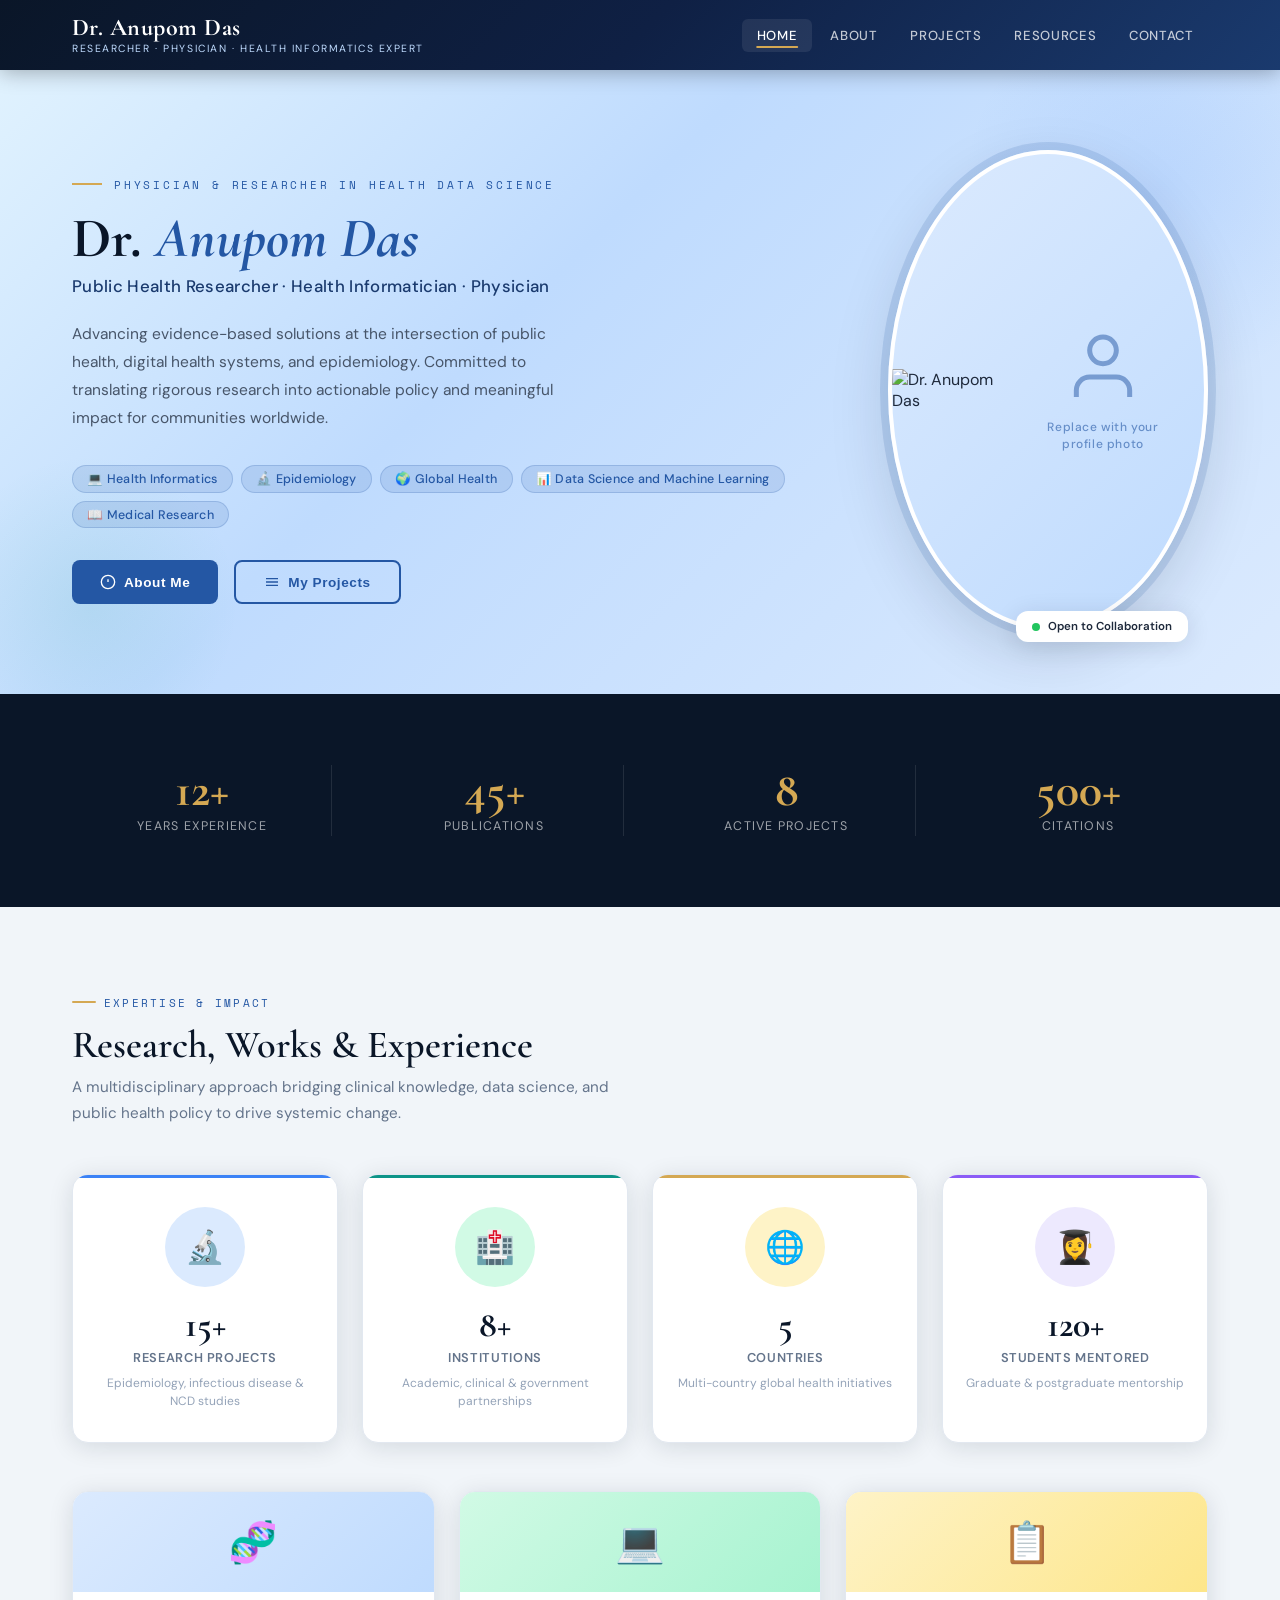
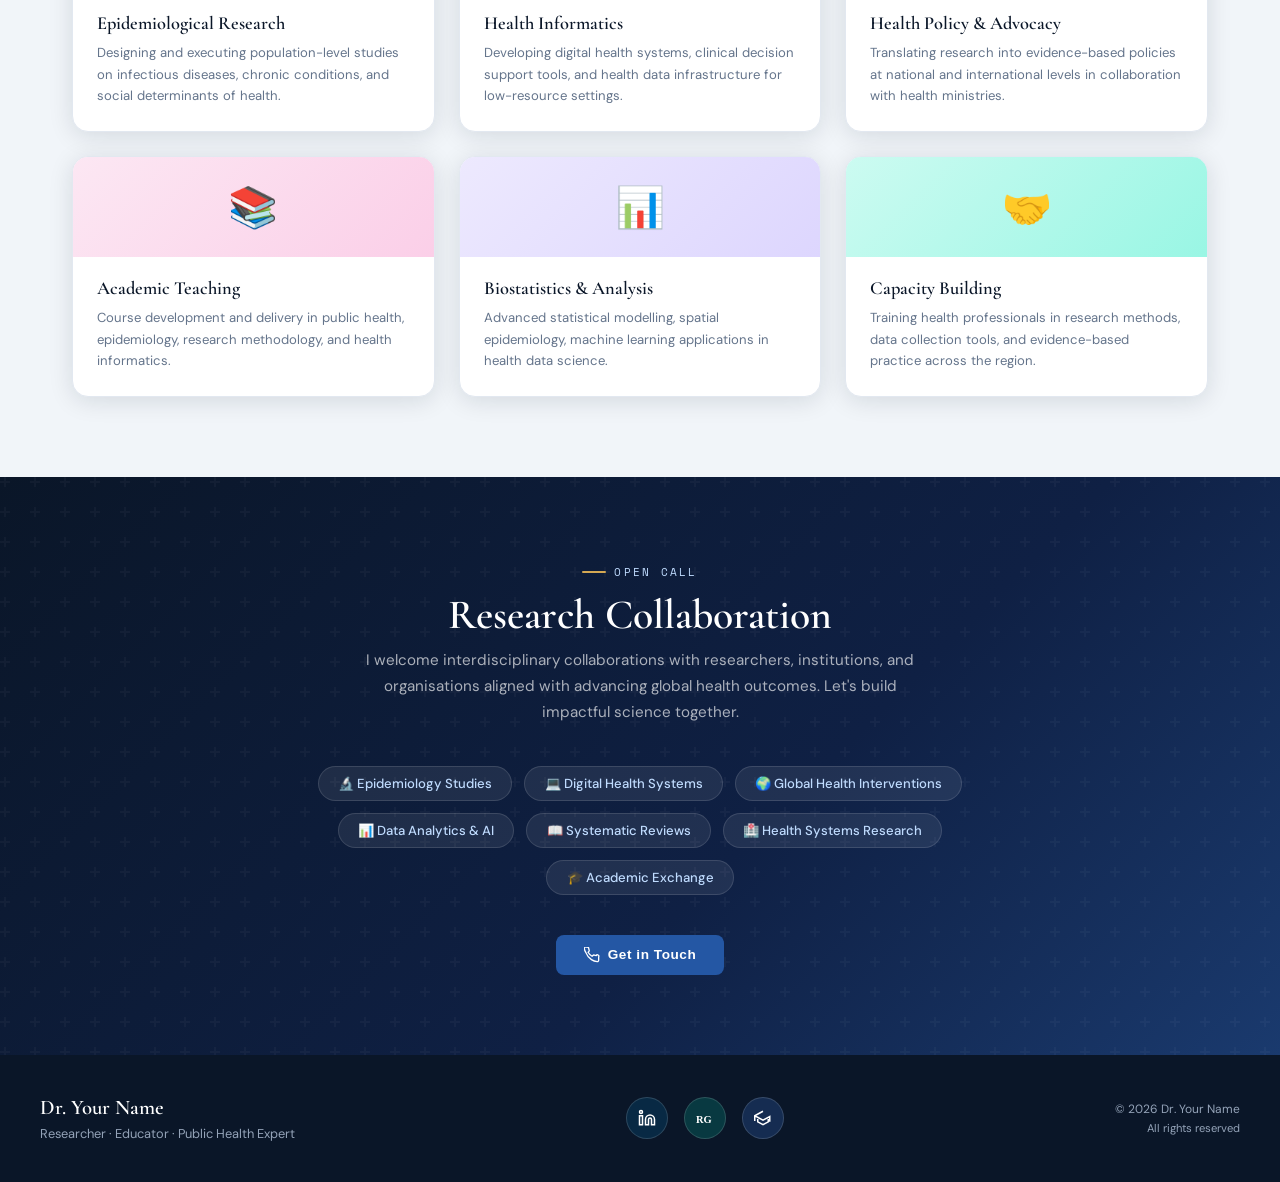
==== index.html @ ba46b5d4 "Update portfolio details for Dr. Anupom Das" ====
<!DOCTYPE html>
<html lang="en">
<head>
  <meta charset="UTF-8">
  <meta name="viewport" content="width=device-width, initial-scale=1.0">
  <title>Dr. Anupom Das | Portfolio</title>

  <!-- Google Fonts -->
  <link href="https://fonts.googleapis.com/css2?family=Cormorant+Garamond:ital,wght@0,300;0,400;0,600;0,700;1,300;1,400&family=DM+Sans:wght@300;400;500;600&family=Space+Mono:wght@400;700&display=swap" rel="stylesheet">

  <!-- Stylesheet -->
  <link rel="stylesheet" href="styles.css">
</head>
<body>

<!-- ══════════════════════════════════════════════════════
     HOME PAGE
══════════════════════════════════════════════════════ -->
<div id="page-home" class="page active">

  <header>
    <div class="header-inner">
      <div class="logo" onclick="showPage('home')">
        <span class="logo-name">Dr. Anupom Das </span>
        <span class="logo-title"> Researcher · Physician · Health Informatics Expert </span>
      </div>
      <nav>
        <a href="#" class="active"         onclick="showPage('home');      return false;">Home</a>
        <a href="#"                        onclick="showPage('about');     return false;">About</a>
        <a href="#"                        onclick="showPage('projects');  return false;">Projects</a>
        <a href="#"                        onclick="showPage('resources'); return false;">Resources</a>
        <a href="#"                        onclick="showPage('contact');   return false;">Contact</a>
      </nav>
    </div>
  </header>

  <!-- ── BANNER ── -->
  <section class="home-banner">
    <div class="banner-inner">
      <div class="banner-content">
        <p class="banner-kicker"> Physician &amp; Researcher in Health Data Science </p>
        <h1 class="banner-name">Dr. <span> Anupom Das </span></h1>
        <p class="banner-role"> Public Health Researcher · Health Informatician · Physician </p>
        <p class="banner-desc">
          Advancing evidence-based solutions at the intersection of public health, digital health systems, and epidemiology.
          Committed to translating rigorous research into actionable policy and meaningful impact for communities worldwide.
        </p>
        <div class="banner-tags">
          <span class="tag">💻 Health Informatics</span>
          <span class="tag">🔬 Epidemiology</span>
          <span class="tag">🌍 Global Health</span>
          <span class="tag">📊 Data Science and Machine Learning </span>
          <span class="tag">📖 Medical Research </span>
        </div>
        <div class="banner-ctas">
          <button class="btn-primary" onclick="showPage('about')">
            <svg width="16" height="16" viewBox="0 0 24 24" fill="none" stroke="currentColor" stroke-width="2">
              <circle cx="12" cy="12" r="10"/><path d="M12 8v4m0 4h.01"/>
            </svg>
            About Me
          </button>
          <button class="btn-outline" onclick="showPage('projects')">
            <svg width="16" height="16" viewBox="0 0 24 24" fill="none" stroke="currentColor" stroke-width="2">
              <path d="M3 7h18M3 12h18M3 17h18"/>
            </svg>
            My Projects
          </button>
        </div>
      </div>

      <!-- Profile Photo -->
      <div class="banner-photo-wrap">
        <div class="photo-ring">
          <img src="photo.jpg" alt="Dr. Anupom Das">
          <!-- REPLACE the div below with: <img src="your-photo.jpg" alt="Dr. Your Name"> -->
          <div class="photo-placeholder">
            <svg width="80" height="80" viewBox="0 0 24 24" fill="none" stroke="#2457a4" stroke-width="1.5">
              <path d="M20 21v-2a4 4 0 0 0-4-4H8a4 4 0 0 0-4 4v2"/>
              <circle cx="12" cy="7" r="4"/>
            </svg>
            <span>Replace with your profile photo</span>
          </div>
        </div>
        <div class="photo-badge">
          <div class="photo-badge-dot"></div>
          <span>Open to Collaboration</span>
        </div>
      </div>
    </div>
  </section>

  <!-- ── STATS STRIP ── -->
  <section class="stats-section">
    <div class="stats-grid">
      <div class="stat-item">
        <span class="stat-num">12+</span>
        <span class="stat-label">Years Experience</span>
      </div>
      <div class="stat-item">
        <span class="stat-num">45+</span>
        <span class="stat-label">Publications</span>
      </div>
      <div class="stat-item">
        <span class="stat-num">8</span>
        <span class="stat-label">Active Projects</span>
      </div>
      <div class="stat-item">
        <span class="stat-num">500+</span>
        <span class="stat-label">Citations</span>
      </div>
    </div>
  </section>

  <!-- ── WORKS & EXPERTISE ── -->
  <section class="section bg-white">
    <div class="container">
      <p class="section-label">Expertise &amp; Impact</p>
      <h2 class="section-title">Research, Works &amp; Experience</h2>
      <p class="section-sub">A multidisciplinary approach bridging clinical knowledge, data science, and public health policy to drive systemic change.</p>

      <!-- Infographics -->
      <div class="infographic-row">
        <div class="infographic-item">
          <div class="infographic-circle">🔬</div>
          <div class="infographic-num">15+</div>
          <div class="infographic-label">Research Projects</div>
          <div class="infographic-desc">Epidemiology, infectious disease &amp; NCD studies</div>
        </div>
        <div class="infographic-item">
          <div class="infographic-circle">🏥</div>
          <div class="infographic-num">8+</div>
          <div class="infographic-label">Institutions</div>
          <div class="infographic-desc">Academic, clinical &amp; government partnerships</div>
        </div>
        <div class="infographic-item">
          <div class="infographic-circle">🌐</div>
          <div class="infographic-num">5</div>
          <div class="infographic-label">Countries</div>
          <div class="infographic-desc">Multi-country global health initiatives</div>
        </div>
        <div class="infographic-item">
          <div class="infographic-circle">👩‍🎓</div>
          <div class="infographic-num">120+</div>
          <div class="infographic-label">Students Mentored</div>
          <div class="infographic-desc">Graduate &amp; postgraduate mentorship</div>
        </div>
      </div>

      <!-- Work Cards -->
      <div class="works-grid" style="margin-top:3rem;">
        <div class="work-card">
          <div class="work-card-icon">🧬</div>
          <div class="work-card-body">
            <h3 class="work-card-title">Epidemiological Research</h3>
            <p class="work-card-text">Designing and executing population-level studies on infectious diseases, chronic conditions, and social determinants of health.</p>
          </div>
        </div>
        <div class="work-card">
          <div class="work-card-icon">💻</div>
          <div class="work-card-body">
            <h3 class="work-card-title">Health Informatics</h3>
            <p class="work-card-text">Developing digital health systems, clinical decision support tools, and health data infrastructure for low-resource settings.</p>
          </div>
        </div>
        <div class="work-card">
          <div class="work-card-icon">📋</div>
          <div class="work-card-body">
            <h3 class="work-card-title">Health Policy &amp; Advocacy</h3>
            <p class="work-card-text">Translating research into evidence-based policies at national and international levels in collaboration with health ministries.</p>
          </div>
        </div>
        <div class="work-card">
          <div class="work-card-icon">📚</div>
          <div class="work-card-body">
            <h3 class="work-card-title">Academic Teaching</h3>
            <p class="work-card-text">Course development and delivery in public health, epidemiology, research methodology, and health informatics.</p>
          </div>
        </div>
        <div class="work-card">
          <div class="work-card-icon">📊</div>
          <div class="work-card-body">
            <h3 class="work-card-title">Biostatistics &amp; Analysis</h3>
            <p class="work-card-text">Advanced statistical modelling, spatial epidemiology, machine learning applications in health data science.</p>
          </div>
        </div>
        <div class="work-card">
          <div class="work-card-icon">🤝</div>
          <div class="work-card-body">
            <h3 class="work-card-title">Capacity Building</h3>
            <p class="work-card-text">Training health professionals in research methods, data collection tools, and evidence-based practice across the region.</p>
          </div>
        </div>
      </div>
    </div>
  </section>

  <!-- ── OPEN COLLABORATION CALL ── -->
  <section class="collab-section">
    <div class="collab-inner">
      <p class="section-label">Open Call</p>
      <h2 class="section-title" style="font-size:2.6rem;">Research Collaboration</h2>
      <p class="section-sub">I welcome interdisciplinary collaborations with researchers, institutions, and organisations aligned with advancing global health outcomes. Let's build impactful science together.</p>
      <div class="collab-areas">
        <span class="collab-tag">🔬 Epidemiology Studies</span>
        <span class="collab-tag">💻 Digital Health Systems</span>
        <span class="collab-tag">🌍 Global Health Interventions</span>
        <span class="collab-tag">📊 Data Analytics &amp; AI</span>
        <span class="collab-tag">📖 Systematic Reviews</span>
        <span class="collab-tag">🏥 Health Systems Research</span>
        <span class="collab-tag">🎓 Academic Exchange</span>
      </div>
      <button class="btn-primary" onclick="showPage('contact')" style="margin:0 auto;display:inline-flex;">
        <svg width="16" height="16" viewBox="0 0 24 24" fill="none" stroke="currentColor" stroke-width="2">
          <path d="M22 16.92v3a2 2 0 01-2.18 2 19.79 19.79 0 01-8.63-3.07A19.5 19.5 0 013.07 8.81a19.79 19.79 0 01-3.07-8.63A2 2 0 012 0h3a2 2 0 012 1.72c.127.96.361 1.903.7 2.81a2 2 0 01-.45 2.11L6.09 7.91a16 16 0 006 6l1.27-1.27a2 2 0 012.11-.45c.907.339 1.85.573 2.81.7A2 2 0 0122 14.92v2z"/>
        </svg>
        Get in Touch
      </button>
    </div>
  </section>

  <!-- FOOTER -->
  <footer>
    <div class="footer-inner">
      <div class="footer-left">
        <div class="footer-name">Dr. Your Name</div>
        <p>Researcher · Educator · Public Health Expert</p>
      </div>
      <div class="footer-social">
        <a href="https://linkedin.com" target="_blank" class="social-icon linkedin" title="LinkedIn">
          <svg viewBox="0 0 24 24" fill="none" stroke="white" stroke-width="2">
            <path d="M16 8a6 6 0 016 6v7h-4v-7a2 2 0 00-2-2 2 2 0 00-2 2v7h-4v-7a6 6 0 016-6z"/>
            <rect x="2" y="9" width="4" height="12"/><circle cx="4" cy="4" r="2"/>
          </svg>
        </a>
        <a href="https://researchgate.net" target="_blank" class="social-icon researchgate" title="ResearchGate">
          <svg viewBox="0 0 24 24" fill="white"><text y="18" font-size="14" font-weight="bold" font-family="serif">RG</text></svg>
        </a>
        <a href="https://scholar.google.com" target="_blank" class="social-icon scholar" title="Google Scholar">
          <svg viewBox="0 0 24 24" fill="none" stroke="white" stroke-width="2">
            <path d="M12 3L1 9l11 6 9-4.91V17M1 9v7"/>
            <path d="M5 13.18v4L12 21l7-3.82v-4"/>
          </svg>
        </a>
      </div>
      <div class="footer-right">
        <p>© 2026 Dr. Your Name</p>
        <p style="margin-top:0.25rem;font-size:0.7rem;">All rights reserved</p>
      </div>
    </div>
  </footer>
</div>


<!-- ══════════════════════════════════════════════════════
     ABOUT PAGE
══════════════════════════════════════════════════════ -->
<div id="page-about" class="page">

  <header>
    <div class="header-inner">
      <div class="logo" onclick="showPage('home')">
        <span class="logo-name">Dr. Your Name</span>
        <span class="logo-title">Researcher · Academic · Public Health Expert</span>
      </div>
      <nav>
        <a href="#"                        onclick="showPage('home');      return false;">Home</a>
        <a href="#" class="active"         onclick="showPage('about');     return false;">About</a>
        <a href="#"                        onclick="showPage('projects');  return false;">Projects</a>
        <a href="#"                        onclick="showPage('resources'); return false;">Resources</a>
        <a href="#"                        onclick="showPage('contact');   return false;">Contact</a>
      </nav>
    </div>
  </header>

  <!-- ABOUT HERO -->
  <section class="about-header-section">
    <div class="container">
      <p class="section-label">Professional Profile</p>
      <h1 class="section-title" style="font-size:3rem;">About Me</h1>
      <p class="section-sub">Academic researcher, educator and public health professional with over a decade of experience driving impactful health solutions.</p>
    </div>
  </section>

  <!-- CAREER OBJECTIVE & SUMMARY -->
  <section class="section bg-white">
    <div class="container">
      <div class="career-grid">
        <div class="objective-card">
          <p class="section-label">Direction</p>
          <h2 class="section-title" style="font-size:1.8rem;color:white;">Career Objective</h2>
          <p class="objective-text">To leverage extensive expertise in epidemiology, health informatics, and public health research to develop innovative, evidence-based solutions that address complex health challenges, improve health systems, and advance health equity in low- and middle-income countries.</p>
          <p class="objective-text" style="margin-top:1rem;">Committed to collaborative, interdisciplinary approaches that bridge the gap between research, policy, and practice for sustainable health improvements at scale.</p>
        </div>
        <div class="summary-card">
          <p class="section-label">Overview</p>
          <h2 class="section-title" style="font-size:1.8rem;">Career Summary</h2>
          <p class="summary-text">A highly accomplished public health researcher and academic with over 12 years of experience spanning clinical medicine, epidemiology, health informatics, and global health. Proven track record of leading high-impact research projects, securing competitive funding, and publishing in peer-reviewed journals.</p>
          <p class="summary-text" style="margin-top:0.75rem;">Expertise in designing mixed-methods studies, analysing complex health data, and translating findings into policy-relevant recommendations. Committed to mentoring emerging researchers and building institutional research capacity.</p>
          <div style="display:flex;gap:1rem;margin-top:1.5rem;flex-wrap:wrap;">
            <div style="text-align:center;padding:0.75rem 1.25rem;background:var(--pale);border-radius:10px;">
              <div style="font-family:'Cormorant Garamond',serif;font-size:1.8rem;font-weight:700;color:var(--navy);">MBBS</div>
              <div style="font-size:0.7rem;color:var(--text-light);text-transform:uppercase;letter-spacing:0.05em;">Medical Degree</div>
            </div>
            <div style="text-align:center;padding:0.75rem 1.25rem;background:var(--pale);border-radius:10px;">
              <div style="font-family:'Cormorant Garamond',serif;font-size:1.8rem;font-weight:700;color:var(--navy);">MPH</div>
              <div style="font-size:0.7rem;color:var(--text-light);text-transform:uppercase;letter-spacing:0.05em;">Public Health</div>
            </div>
            <div style="text-align:center;padding:0.75rem 1.25rem;background:var(--pale);border-radius:10px;">
              <div style="font-family:'Cormorant Garamond',serif;font-size:1.8rem;font-weight:700;color:var(--navy);">PhD</div>
              <div style="font-size:0.7rem;color:var(--text-light);text-transform:uppercase;letter-spacing:0.05em;">Epidemiology</div>
            </div>
          </div>
        </div>
      </div>
    </div>
  </section>

  <!-- WORK EXPERIENCE -->
  <section class="section bg-light">
    <div class="container">
      <p class="section-label">Career Journey</p>
      <h2 class="section-title">Work Experience</h2>
      <p class="section-sub">A progression of roles spanning academia, research institutions, and public health organisations.</p>
      <div class="timeline" style="margin-top:3rem;">
        <div class="timeline-item">
          <p class="timeline-date">2021 — Present</p>
          <h3 class="timeline-title">Associate Professor &amp; Principal Investigator</h3>
          <p class="timeline-org">Department of Epidemiology &amp; Public Health, University Name</p>
          <p class="timeline-desc">Leading a research group focused on digital epidemiology and health systems strengthening. Overseeing 5 PhD students and managing 3 active research grants.</p>
        </div>
        <div class="timeline-item">
          <p class="timeline-date">2018 — 2021</p>
          <h3 class="timeline-title">Research Fellow</h3>
          <p class="timeline-org">Global Health Institute, Institution Name</p>
          <p class="timeline-desc">Led cross-national research projects on infectious disease surveillance and health system resilience. Published 14 peer-reviewed papers. Developed a community-based health monitoring platform across 3 countries.</p>
        </div>
        <div class="timeline-item">
          <p class="timeline-date">2015 — 2018</p>
          <h3 class="timeline-title">Medical Officer &amp; Health Informatician</h3>
          <p class="timeline-org">Ministry of Health, Government Agency</p>
          <p class="timeline-desc">Spearheaded implementation of the national electronic health records system serving 200+ health facilities. Contributed to national disease surveillance protocols.</p>
        </div>
        <div class="timeline-item">
          <p class="timeline-date">2012 — 2015</p>
          <h3 class="timeline-title">Medical Officer</h3>
          <p class="timeline-org">Regional Hospital, Healthcare Organisation</p>
          <p class="timeline-desc">Provided clinical care in internal medicine and preventive health. Initiated data quality improvement initiatives and participated in public health outbreak responses.</p>
        </div>
      </div>
    </div>
  </section>

  <!-- EDUCATION -->
  <section class="section bg-white">
    <div class="container">
      <p class="section-label">Academic Formation</p>
      <h2 class="section-title">Education</h2>
      <div class="edu-grid">
        <div class="edu-card">
          <div class="edu-degree">PhD in Epidemiology</div>
          <div class="edu-institution">University Name, Country</div>
          <div class="edu-year">2015 – 2019</div>
          <p style="font-size:0.8rem;color:var(--text-light);margin-top:0.5rem;line-height:1.6;">Thesis: "Digital Surveillance Systems and Outbreak Response Capacity in Low-Income Settings"</p>
        </div>
        <div class="edu-card">
          <div class="edu-degree">Master of Public Health (MPH)</div>
          <div class="edu-institution">School of Public Health, University</div>
          <div class="edu-year">2013 – 2015</div>
          <p style="font-size:0.8rem;color:var(--text-light);margin-top:0.5rem;line-height:1.6;">Specialisation in Health Informatics and Epidemiology. Graduated with Distinction.</p>
        </div>
        <div class="edu-card">
          <div class="edu-degree">MBBS (Bachelor of Medicine, Bachelor of Surgery)</div>
          <div class="edu-institution">Medical College, University</div>
          <div class="edu-year">2006 – 2012</div>
          <p style="font-size:0.8rem;color:var(--text-light);margin-top:0.5rem;line-height:1.6;">Clinical medicine with rotations in internal medicine, surgery, paediatrics, and community health.</p>
        </div>
        <div class="edu-card" style="border-color:var(--teal);">
          <div class="edu-degree">Postdoctoral Fellowship</div>
          <div class="edu-institution">Global Health Research Institute</div>
          <div class="edu-year">2019 – 2021</div>
          <p style="font-size:0.8rem;color:var(--text-light);margin-top:0.5rem;line-height:1.6;">Research focus on AI applications in disease surveillance and predictive health analytics.</p>
        </div>
      </div>
    </div>
  </section>

  <!-- TRAININGS -->
  <section class="section bg-light">
    <div class="container">
      <p class="section-label">Professional Development</p>
      <h2 class="section-title">Trainings &amp; Certifications</h2>
      <div class="trainings-grid">
        <div class="training-card"><div class="training-icon">📊</div><div class="training-info"><h4>Advanced Biostatistics</h4><p>Johns Hopkins University · 2022</p></div></div>
        <div class="training-card"><div class="training-icon">🤖</div><div class="training-info"><h4>Machine Learning in Health</h4><p>Stanford Online · 2023</p></div></div>
        <div class="training-card"><div class="training-icon">📋</div><div class="training-info"><h4>Systematic Reviews &amp; Meta-Analysis</h4><p>Cochrane Collaboration · 2021</p></div></div>
        <div class="training-card"><div class="training-icon">🌐</div><div class="training-info"><h4>Global Health Leadership</h4><p>WHO Leadership Academy · 2020</p></div></div>
        <div class="training-card"><div class="training-icon">💻</div><div class="training-info"><h4>Health Informatics Implementation</h4><p>HIMSS Certification · 2019</p></div></div>
        <div class="training-card"><div class="training-icon">🔬</div><div class="training-info"><h4>Clinical Research Methodology</h4><p>NIH Training Program · 2018</p></div></div>
        <div class="training-card"><div class="training-icon">📖</div><div class="training-info"><h4>Scientific Writing &amp; Publication</h4><p>Nature Masterclasses · 2022</p></div></div>
        <div class="training-card"><div class="training-icon">🏛️</div><div class="training-info"><h4>Research Ethics &amp; Integrity</h4><p>CITI Program · 2021</p></div></div>
        <div class="training-card"><div class="training-icon">📡</div><div class="training-info"><h4>Geographic Information Systems</h4><p>ESRI Training · 2020</p></div></div>
      </div>
    </div>
  </section>

  <!-- PUBLICATIONS -->
  <section class="section bg-white">
    <div class="container">
      <p class="section-label">Scholarly Output</p>
      <h2 class="section-title">Selected Publications</h2>
      <p class="section-sub">A curated selection from 45+ peer-reviewed publications in international journals.</p>
      <div class="pub-list">
        <div class="pub-item">
          <div class="pub-num">01</div>
          <div class="pub-content">
            <h4>Digital Surveillance Systems and Epidemic Response Capacity in Sub-Saharan Africa: A Systematic Review</h4>
            <p class="pub-meta">Your Name, Co-Author A, Co-Author B · 2024</p>
            <p class="pub-journal">The Lancet Digital Health · DOI: 10.xxxx/xxxxx</p>
          </div>
        </div>
        <div class="pub-item">
          <div class="pub-num">02</div>
          <div class="pub-content">
            <h4>Artificial Intelligence in Low-Resource Health Settings: Opportunities, Challenges and Ethical Considerations</h4>
            <p class="pub-meta">Your Name, Co-Author C · 2023</p>
            <p class="pub-journal">PLOS Medicine · DOI: 10.xxxx/xxxxx</p>
          </div>
        </div>
        <div class="pub-item">
          <div class="pub-num">03</div>
          <div class="pub-content">
            <h4>Determinants of Health Information System Adoption in Public Hospitals: A Mixed-Methods Study</h4>
            <p class="pub-meta">Your Name, Co-Author D, Co-Author E · 2022</p>
            <p class="pub-journal">International Journal of Medical Informatics · DOI: 10.xxxx/xxxxx</p>
          </div>
        </div>
        <div class="pub-item">
          <div class="pub-num">04</div>
          <div class="pub-content">
            <h4>Community-Based Participatory Research for NCD Prevention: Evidence from a Multi-Site Trial</h4>
            <p class="pub-meta">Your Name et al. · 2021</p>
            <p class="pub-journal">Bulletin of the World Health Organization · DOI: 10.xxxx/xxxxx</p>
          </div>
        </div>
        <div class="pub-item">
          <div class="pub-num">05</div>
          <div class="pub-content">
            <h4>Epidemiology of Antimicrobial Resistance in Community Settings: A Population-Based Cohort Study</h4>
            <p class="pub-meta">Your Name, Co-Author F · 2020</p>
            <p class="pub-journal">Emerging Infectious Diseases · DOI: 10.xxxx/xxxxx</p>
          </div>
        </div>
      </div>
    </div>
  </section>

  <footer>
    <div class="footer-inner">
      <div class="footer-left">
        <div class="footer-name">Dr. Your Name</div>
        <p>Researcher · Educator · Public Health Expert</p>
      </div>
      <div class="footer-social">
        <a href="https://linkedin.com" target="_blank" class="social-icon linkedin" title="LinkedIn">
          <svg viewBox="0 0 24 24" fill="none" stroke="white" stroke-width="2"><path d="M16 8a6 6 0 016 6v7h-4v-7a2 2 0 00-2-2 2 2 0 00-2 2v7h-4v-7a6 6 0 016-6z"/><rect x="2" y="9" width="4" height="12"/><circle cx="4" cy="4" r="2"/></svg>
        </a>
        <a href="https://researchgate.net" target="_blank" class="social-icon researchgate" title="ResearchGate">
          <svg viewBox="0 0 24 24" fill="white"><text y="18" font-size="14" font-weight="bold" font-family="serif">RG</text></svg>
        </a>
        <a href="https://scholar.google.com" target="_blank" class="social-icon scholar" title="Google Scholar">
          <svg viewBox="0 0 24 24" fill="none" stroke="white" stroke-width="2"><path d="M12 3L1 9l11 6 9-4.91V17M1 9v7"/><path d="M5 13.18v4L12 21l7-3.82v-4"/></svg>
        </a>
      </div>
      <div class="footer-right"><p>© 2026 Dr. Your Name</p></div>
    </div>
  </footer>
</div>


<!-- ══════════════════════════════════════════════════════
     PROJECTS PAGE
══════════════════════════════════════════════════════ -->
<div id="page-projects" class="page">

  <header>
    <div class="header-inner">
      <div class="logo" onclick="showPage('home')">
        <span class="logo-name">Dr. Your Name</span>
        <span class="logo-title">Researcher · Academic · Public Health Expert</span>
      </div>
      <nav>
        <a href="#"                        onclick="showPage('home');      return false;">Home</a>
        <a href="#"                        onclick="showPage('about');     return false;">About</a>
        <a href="#" class="active"         onclick="showPage('projects');  return false;">Projects</a>
        <a href="#"                        onclick="showPage('resources'); return false;">Resources</a>
        <a href="#"                        onclick="showPage('contact');   return false;">Contact</a>
      </nav>
    </div>
  </header>

  <section class="projects-hero">
    <div class="container">
      <p class="section-label">Active Research</p>
      <h1 class="section-title" style="color:white;font-size:3rem;">Current Projects</h1>
      <p class="section-sub">Ongoing research initiatives spanning epidemiology, health systems, and digital health innovation.</p>
    </div>
  </section>

  <section class="section bg-white">
    <div class="container">
      <p class="section-label">Research Portfolio</p>
      <h2 class="section-title">My Current Projects</h2>
      <p class="section-sub">Each project addresses a critical gap in public health knowledge with robust methodology and multi-stakeholder partnerships.</p>

      <div style="margin-top:3rem;">

        <div class="project-card-full">
          <div class="project-card-header">
            <div class="project-num">01</div>
            <div class="project-header-info">
              <h3>AI-Powered Disease Surveillance System for Low-Resource Settings</h3>
              <span class="project-status status-active">● Active</span>
            </div>
          </div>
          <div class="project-body">
            <p>This project develops and validates a machine learning-driven disease surveillance platform for health facilities with limited digital infrastructure. The system integrates real-time data from community health workers, facility reports, and environmental sensors to enable early outbreak detection with a minimum 5-day advance warning.</p>
            <div class="project-meta-row">
              <div class="project-meta-item">📅 <strong>Duration:</strong> 2023 – 2026</div>
              <div class="project-meta-item">💰 <strong>Funder:</strong> Wellcome Trust / NIH</div>
              <div class="project-meta-item">🌍 <strong>Sites:</strong> 3 countries</div>
            </div>
            <a href="#" class="project-link">📄 Project Page</a>
            <a href="#" class="project-link">📊 Data Dashboard</a>
            <a href="#" class="project-link">📖 Publications</a>
          </div>
        </div>

        <div class="project-card-full">
          <div class="project-card-header">
            <div class="project-num">02</div>
            <div class="project-header-info">
              <h3>Non-Communicable Disease Prevention Through Community Engagement</h3>
              <span class="project-status status-ongoing">● Ongoing</span>
            </div>
          </div>
          <div class="project-body">
            <p>A community-based participatory research project evaluating culturally-adapted health promotion interventions on NCD risk factors including hypertension, diabetes, and obesity. Uses a cluster-randomised controlled trial design across 24 communities with a 3-year follow-up.</p>
            <div class="project-meta-row">
              <div class="project-meta-item">📅 <strong>Duration:</strong> 2022 – 2025</div>
              <div class="project-meta-item">💰 <strong>Funder:</strong> WHO / National Research Fund</div>
              <div class="project-meta-item">👥 <strong>Participants:</strong> 4,800</div>
            </div>
            <a href="#" class="project-link">📄 Protocol Paper</a>
            <a href="#" class="project-link">🗺️ Trial Registry</a>
          </div>
        </div>

        <div class="project-card-full">
          <div class="project-card-header">
            <div class="project-num">03</div>
            <div class="project-header-info">
              <h3>Electronic Health Records Implementation &amp; Quality Improvement</h3>
              <span class="project-status status-ongoing">● Ongoing</span>
            </div>
          </div>
          <div class="project-body">
            <p>This implementation science project evaluates barriers, facilitators, and health outcomes associated with EHR adoption in public district hospitals. Using a mixed-methods approach, the research develops a practical implementation framework for national scale-up with focus on interoperability and data quality.</p>
            <div class="project-meta-row">
              <div class="project-meta-item">📅 <strong>Duration:</strong> 2024 – 2027</div>
              <div class="project-meta-item">💰 <strong>Funder:</strong> Digital Health Initiative</div>
              <div class="project-meta-item">🏥 <strong>Sites:</strong> 18 hospitals</div>
            </div>
            <a href="#" class="project-link">📄 Study Overview</a>
            <a href="#" class="project-link">🔧 Open Toolkit</a>
          </div>
        </div>

        <div class="project-card-full">
          <div class="project-card-header">
            <div class="project-num">04</div>
            <div class="project-header-info">
              <h3>Antimicrobial Resistance Epidemiology in Community Settings</h3>
              <span class="project-status status-planning">⚙ Planning Phase</span>
            </div>
          </div>
          <div class="project-body">
            <p>A prospective cohort study investigating the emergence, spread, and determinants of antimicrobial resistance in community settings. Leverages genomic surveillance, spatial epidemiology, and social network analysis to map transmission pathways and identify high-risk population clusters.</p>
            <div class="project-meta-row">
              <div class="project-meta-item">📅 <strong>Duration:</strong> 2025 – 2029</div>
              <div class="project-meta-item">💰 <strong>Funder:</strong> Under review – UKRI</div>
              <div class="project-meta-item">🔬 <strong>Approach:</strong> Genomic + Spatial</div>
            </div>
            <a href="#" class="project-link">📋 Concept Note</a>
            <a href="#" class="project-link">🤝 Collaborate</a>
          </div>
        </div>

      </div>
    </div>
  </section>

  <footer>
    <div class="footer-inner">
      <div class="footer-left">
        <div class="footer-name">Dr. Your Name</div>
        <p>Researcher · Educator · Public Health Expert</p>
      </div>
      <div class="footer-social">
        <a href="https://linkedin.com" target="_blank" class="social-icon linkedin" title="LinkedIn">
          <svg viewBox="0 0 24 24" fill="none" stroke="white" stroke-width="2"><path d="M16 8a6 6 0 016 6v7h-4v-7a2 2 0 00-2-2 2 2 0 00-2 2v7h-4v-7a6 6 0 016-6z"/><rect x="2" y="9" width="4" height="12"/><circle cx="4" cy="4" r="2"/></svg>
        </a>
        <a href="https://researchgate.net" target="_blank" class="social-icon researchgate" title="ResearchGate">
          <svg viewBox="0 0 24 24" fill="white"><text y="18" font-size="14" font-weight="bold" font-family="serif">RG</text></svg>
        </a>
        <a href="https://scholar.google.com" target="_blank" class="social-icon scholar" title="Google Scholar">
          <svg viewBox="0 0 24 24" fill="none" stroke="white" stroke-width="2"><path d="M12 3L1 9l11 6 9-4.91V17M1 9v7"/><path d="M5 13.18v4L12 21l7-3.82v-4"/></svg>
        </a>
      </div>
      <div class="footer-right"><p>© 2026 Dr. Your Name</p></div>
    </div>
  </footer>
</div>


<!-- ══════════════════════════════════════════════════════
     RESOURCES PAGE
══════════════════════════════════════════════════════ -->
<div id="page-resources" class="page">

  <header>
    <div class="header-inner">
      <div class="logo" onclick="showPage('home')">
        <span class="logo-name">Dr. Your Name</span>
        <span class="logo-title">Researcher · Academic · Public Health Expert</span>
      </div>
      <nav>
        <a href="#"                        onclick="showPage('home');      return false;">Home</a>
        <a href="#"                        onclick="showPage('about');     return false;">About</a>
        <a href="#"                        onclick="showPage('projects');  return false;">Projects</a>
        <a href="#" class="active"         onclick="showPage('resources'); return false;">Resources</a>
        <a href="#"                        onclick="showPage('contact');   return false;">Contact</a>
      </nav>
    </div>
  </header>

  <section class="resources-hero">
    <div class="container">
      <p class="section-label">Knowledge Hub</p>
      <h1 class="section-title" style="color:white;font-size:3rem;">Resources</h1>
      <p class="section-sub">Curated reading lists, tools, and references across public health, informatics, philosophy, literature, and beyond.</p>
    </div>
  </section>

  <!-- PUBLIC HEALTH -->
  <div class="resource-category">
    <div class="container">
      <div class="resource-cat-header">
        <div class="resource-cat-icon" style="background:#dbeafe;">🏥</div>
        <div>
          <h2 class="resource-cat-title">Public Health</h2>
          <p class="resource-cat-sub">Epidemiology, global health, policy, and prevention science resources</p>
        </div>
      </div>
      <div class="resources-grid">
        <a href="#" class="resource-item"><h4>WHO Global Health Observatory Data Repository</h4><p>Comprehensive global health statistics and data visualisations for 194 member states.</p><span class="resource-type type-link">🔗 Web Tool</span></a>
        <a href="#" class="resource-item"><h4>Global Burden of Disease Study</h4><p>Annual systematic analysis measuring mortality, morbidity, and risk factors worldwide.</p><span class="resource-type type-link">🔗 Database</span></a>
        <a href="#" class="resource-item"><h4>Epidemiology: An Introduction – Kenneth Rothman</h4><p>Foundational epidemiology textbook covering study design, bias and confounding.</p><span class="resource-type type-book">📚 Textbook</span></a>
        <a href="#" class="resource-item"><h4>CDC MMWR Weekly Reports</h4><p>Morbidity and Mortality Weekly Report for current public health data and surveillance.</p><span class="resource-type type-link">🔗 Journal</span></a>
        <a href="#" class="resource-item"><h4>Health Systems Strengthening Toolkit</h4><p>WHO practical tools for health systems assessment and improvement planning.</p><span class="resource-type type-pdf">📄 PDF Guide</span></a>
        <a href="#" class="resource-item"><h4>Introduction to Public Health Practice</h4><p>Open-access course materials covering core public health competencies and methods.</p><span class="resource-type type-video">▶ Course</span></a>
      </div>
    </div>
  </div>

  <!-- HEALTH INFORMATICS -->
  <div class="resource-category" style="background:var(--gray-100);">
    <div class="container">
      <div class="resource-cat-header">
        <div class="resource-cat-icon" style="background:#d1fae5;">💻</div>
        <div>
          <h2 class="resource-cat-title">Health Informatics</h2>
          <p class="resource-cat-sub">Digital health, EHR systems, clinical decision support, and health data science</p>
        </div>
      </div>
      <div class="resources-grid">
        <a href="#" class="resource-item"><h4>FHIR Implementation Guide</h4><p>HL7 Fast Healthcare Interoperability Resources specification and implementation guides.</p><span class="resource-type type-link">🔗 Standard</span></a>
        <a href="#" class="resource-item"><h4>Biomedical Informatics – Shortliffe &amp; Cimino</h4><p>Comprehensive reference covering all aspects of biomedical and health informatics.</p><span class="resource-type type-book">📚 Textbook</span></a>
        <a href="#" class="resource-item"><h4>OpenMRS Developer Guide</h4><p>Documentation for the open-source medical records platform used in 40+ countries.</p><span class="resource-type type-link">🔗 Documentation</span></a>
        <a href="#" class="resource-item"><h4>Machine Learning for Healthcare</h4><p>MIT OpenCourseWare materials on clinical prediction models and healthcare AI.</p><span class="resource-type type-video">▶ Course</span></a>
        <a href="#" class="resource-item"><h4>Digital Health Implementation Playbook</h4><p>WHO guidance for national digital health strategies and implementation frameworks.</p><span class="resource-type type-pdf">📄 PDF</span></a>
        <a href="#" class="resource-item"><h4>Journal of the American Medical Informatics Association</h4><p>Leading peer-reviewed journal publishing health informatics research and methods.</p><span class="resource-type type-link">🔗 Journal</span></a>
      </div>
    </div>
  </div>

  <!-- HISTORY AND PHILOSOPHY -->
  <div class="resource-category">
    <div class="container">
      <div class="resource-cat-header">
        <div class="resource-cat-icon" style="background:#fef3c7;">📜</div>
        <div>
          <h2 class="resource-cat-title">History &amp; Philosophy</h2>
          <p class="resource-cat-sub">Philosophy of medicine, history of science, ethics, and intellectual foundations</p>
        </div>
      </div>
      <div class="resources-grid">
        <a href="#" class="resource-item"><h4>The Structure of Scientific Revolutions – T.S. Kuhn</h4><p>Landmark text on how scientific paradigms shift, with profound implications for medicine.</p><span class="resource-type type-book">📚 Classic</span></a>
        <a href="#" class="resource-item"><h4>The Birth of the Clinic – Michel Foucault</h4><p>Archaeological analysis of the emergence of clinical medicine and medical perception.</p><span class="resource-type type-book">📚 Classic</span></a>
        <a href="#" class="resource-item"><h4>History of Medicine – Roy Porter</h4><p>Accessible comprehensive survey from antiquity through the twentieth century.</p><span class="resource-type type-book">📚 History</span></a>
        <a href="#" class="resource-item"><h4>Principles of Biomedical Ethics – Beauchamp &amp; Childress</h4><p>Foundational bioethics text covering autonomy, beneficence, non-maleficence, and justice.</p><span class="resource-type type-book">📚 Ethics</span></a>
        <a href="#" class="resource-item"><h4>The Logic of Scientific Discovery – Karl Popper</h4><p>Philosophical foundations of scientific methodology and the principle of falsifiability.</p><span class="resource-type type-book">📚 Philosophy</span></a>
        <a href="#" class="resource-item"><h4>Journal of the History of Medicine</h4><p>Peer-reviewed journal on the historical development of medicine and health.</p><span class="resource-type type-link">🔗 Journal</span></a>
      </div>
    </div>
  </div>

  <!-- LITERATURE -->
  <div class="resource-category" style="background:var(--gray-100);">
    <div class="container">
      <div class="resource-cat-header">
        <div class="resource-cat-icon" style="background:#ede9fe;">📖</div>
        <div>
          <h2 class="resource-cat-title">Literature</h2>
          <p class="resource-cat-sub">Narrative medicine, health humanities, creative nonfiction, and recommended reading</p>
        </div>
      </div>
      <div class="resources-grid">
        <a href="#" class="resource-item"><h4>The Spirit Catches You and You Fall Down – A. Fadiman</h4><p>A profound exploration of cultural collision in medicine and the meaning of care.</p><span class="resource-type type-book">📚 Narrative</span></a>
        <a href="#" class="resource-item"><h4>Being Mortal – Atul Gawande</h4><p>A surgeon's reflection on medicine's limits and the importance of dying well.</p><span class="resource-type type-book">📚 Narrative</span></a>
        <a href="#" class="resource-item"><h4>When Breath Becomes Air – Paul Kalanithi</h4><p>A neurosurgeon's memoir on life, death, and what makes human existence meaningful.</p><span class="resource-type type-book">📚 Memoir</span></a>
        <a href="#" class="resource-item"><h4>The Plague – Albert Camus</h4><p>Allegorical novel exploring epidemic, human solidarity, and medical response.</p><span class="resource-type type-book">📚 Fiction</span></a>
        <a href="#" class="resource-item"><h4>Mountains Beyond Mountains – Tracy Kidder</h4><p>The story of Paul Farmer and Partners in Health bringing medicine to the poor.</p><span class="resource-type type-book">📚 Biography</span></a>
        <a href="#" class="resource-item"><h4>Literature and Medicine Journal</h4><p>Academic journal exploring the intersections of literary studies and medical practice.</p><span class="resource-type type-link">🔗 Journal</span></a>
      </div>
    </div>
  </div>

  <!-- MISCELLANEOUS -->
  <div class="resource-category">
    <div class="container">
      <div class="resource-cat-header">
        <div class="resource-cat-icon" style="background:#ccfbf1;">🌟</div>
        <div>
          <h2 class="resource-cat-title">Miscellaneous</h2>
          <p class="resource-cat-sub">Productivity tools, research software, podcasts, and other curated resources</p>
        </div>
      </div>
      <div class="resources-grid">
        <a href="#" class="resource-item"><h4>Zotero Reference Manager</h4><p>Free, open-source reference management software for collecting, organising and citing research.</p><span class="resource-type type-link">🔗 Tool</span></a>
        <a href="#" class="resource-item"><h4>R for Statistical Computing</h4><p>Free software environment for statistical computing and graphics used in epidemiology.</p><span class="resource-type type-link">🔗 Software</span></a>
        <a href="#" class="resource-item"><h4>The Lancet Podcast</h4><p>Weekly discussions of new research, perspectives, and public health issues from the editors.</p><span class="resource-type type-video">▶ Podcast</span></a>
        <a href="#" class="resource-item"><h4>Coursera Research Methods Specialisation</h4><p>Multi-course series covering qualitative, quantitative, and mixed-methods research design.</p><span class="resource-type type-video">▶ Course</span></a>
        <a href="#" class="resource-item"><h4>GRADE Evidence Assessment Framework</h4><p>Guidelines for grading evidence in systematic reviews and health guideline development.</p><span class="resource-type type-pdf">📄 Framework</span></a>
        <a href="#" class="resource-item"><h4>Mendeley Desktop</h4><p>Reference and PDF management tool with social networking features for researchers.</p><span class="resource-type type-link">🔗 Tool</span></a>
      </div>
    </div>
  </div>

  <footer>
    <div class="footer-inner">
      <div class="footer-left">
        <div class="footer-name">Dr. Your Name</div>
        <p>Researcher · Educator · Public Health Expert</p>
      </div>
      <div class="footer-social">
        <a href="https://linkedin.com" target="_blank" class="social-icon linkedin" title="LinkedIn">
          <svg viewBox="0 0 24 24" fill="none" stroke="white" stroke-width="2"><path d="M16 8a6 6 0 016 6v7h-4v-7a2 2 0 00-2-2 2 2 0 00-2 2v7h-4v-7a6 6 0 016-6z"/><rect x="2" y="9" width="4" height="12"/><circle cx="4" cy="4" r="2"/></svg>
        </a>
        <a href="https://researchgate.net" target="_blank" class="social-icon researchgate" title="ResearchGate">
          <svg viewBox="0 0 24 24" fill="white"><text y="18" font-size="14" font-weight="bold" font-family="serif">RG</text></svg>
        </a>
        <a href="https://scholar.google.com" target="_blank" class="social-icon scholar" title="Google Scholar">
          <svg viewBox="0 0 24 24" fill="none" stroke="white" stroke-width="2"><path d="M12 3L1 9l11 6 9-4.91V17M1 9v7"/><path d="M5 13.18v4L12 21l7-3.82v-4"/></svg>
        </a>
      </div>
      <div class="footer-right"><p>© 2026 Dr. Your Name</p></div>
    </div>
  </footer>
</div>


<!-- ══════════════════════════════════════════════════════
     CONTACT PAGE
══════════════════════════════════════════════════════ -->
<div id="page-contact" class="page">

  <header>
    <div class="header-inner">
      <div class="logo" onclick="showPage('home')">
        <span class="logo-name">Dr. Your Name</span>
        <span class="logo-title">Researcher · Academic · Public Health Expert</span>
      </div>
      <nav>
        <a href="#"                        onclick="showPage('home');      return false;">Home</a>
        <a href="#"                        onclick="showPage('about');     return false;">About</a>
        <a href="#"                        onclick="showPage('projects');  return false;">Projects</a>
        <a href="#"                        onclick="showPage('resources'); return false;">Resources</a>
        <a href="#" class="active"         onclick="showPage('contact');   return false;">Contact</a>
      </nav>
    </div>
  </header>

  <section class="contact-hero">
    <div class="container">
      <p class="section-label">Get In Touch</p>
      <h1 class="section-title" style="font-size:3rem;">Contact Me</h1>
      <p class="section-sub">Whether for research collaboration, academic enquiries, speaking engagements, or general correspondence — I'd love to hear from you.</p>
    </div>
  </section>

  <section class="section bg-white">
    <div class="container">
      <div class="contact-grid">

        <!-- CONTACT DETAILS -->
        <div class="contact-details-card">
          <p class="section-label">Contact Details</p>
          <h2 class="section-title" style="color:white;font-size:1.8rem;">Reach Out</h2>
          <div class="contact-list">
            <div class="contact-item">
              <div class="contact-icon-wrap">
                <svg width="18" height="18" viewBox="0 0 24 24" fill="none" stroke="white" stroke-width="2">
                  <path d="M4 4h16c1.1 0 2 .9 2 2v12c0 1.1-.9 2-2 2H4c-1.1 0-2-.9-2-2V6c0-1.1.9-2 2-2z"/>
                  <polyline points="22,6 12,13 2,6"/>
                </svg>
              </div>
              <div class="contact-item-info">
                <label>Email</label>
                <span>yourname@university.edu</span>
              </div>
            </div>
            <div class="contact-item">
              <div class="contact-icon-wrap">
                <svg width="18" height="18" viewBox="0 0 24 24" fill="none" stroke="white" stroke-width="2">
                  <path d="M22 16.92v3a2 2 0 01-2.18 2 19.79 19.79 0 01-8.63-3.07A19.5 19.5 0 013.07 8.81a19.79 19.79 0 01-3.07-8.63A2 2 0 012 2h3a2 2 0 012 1.72c.127.96.361 1.903.7 2.81a2 2 0 01-.45 2.11L6.09 7.91a16 16 0 006 6l1.27-1.27a2 2 0 012.11-.45c.907.339 1.85.573 2.81.7A2 2 0 0122 18v2z"/>
                </svg>
              </div>
              <div class="contact-item-info">
                <label>Phone</label>
                <span>+1 (000) 000-0000</span>
              </div>
            </div>
            <div class="contact-item">
              <div class="contact-icon-wrap">
                <svg width="18" height="18" viewBox="0 0 24 24" fill="none" stroke="white" stroke-width="2">
                  <path d="M21 10c0 7-9 13-9 13s-9-6-9-13a9 9 0 0118 0z"/>
                  <circle cx="12" cy="10" r="3"/>
                </svg>
              </div>
              <div class="contact-item-info">
                <label>Office</label>
                <span>Department of Public Health, Room 302<br>University Name, City, Country</span>
              </div>
            </div>
            <div class="contact-item">
              <div class="contact-icon-wrap">
                <svg width="18" height="18" viewBox="0 0 24 24" fill="none" stroke="white" stroke-width="2">
                  <rect x="3" y="4" width="18" height="18" rx="2" ry="2"/>
                  <line x1="16" y1="2" x2="16" y2="6"/><line x1="8" y1="2" x2="8" y2="6"/>
                  <line x1="3" y1="10" x2="21" y2="10"/>
                </svg>
              </div>
              <div class="contact-item-info">
                <label>Office Hours</label>
                <span>Tuesday &amp; Thursday, 2:00 – 4:00 PM</span>
              </div>
            </div>
          </div>
          <div class="contact-socials-row">
            <a href="https://linkedin.com" target="_blank" class="contact-social">
              <svg width="20" height="20" viewBox="0 0 24 24" fill="none" stroke="white" stroke-width="2"><path d="M16 8a6 6 0 016 6v7h-4v-7a2 2 0 00-2-2 2 2 0 00-2 2v7h-4v-7a6 6 0 016-6z"/><rect x="2" y="9" width="4" height="12"/><circle cx="4" cy="4" r="2"/></svg>
              LinkedIn
            </a>
            <a href="https://researchgate.net" target="_blank" class="contact-social">
              <svg width="20" height="20" viewBox="0 0 24 24" fill="white"><text y="17" font-size="13" font-weight="bold" font-family="serif">RG</text></svg>
              ResearchGate
            </a>
            <a href="https://scholar.google.com" target="_blank" class="contact-social">
              <svg width="20" height="20" viewBox="0 0 24 24" fill="none" stroke="white" stroke-width="2"><path d="M12 3L1 9l11 6 9-4.91V17M1 9v7"/><path d="M5 13.18v4L12 21l7-3.82v-4"/></svg>
              Scholar
            </a>
          </div>
        </div>

        <!-- CONTACT FORM -->
        <div class="contact-form-card">
          <p class="section-label">Send a Message</p>
          <h2 class="section-title" style="font-size:1.8rem;">Contact Form</h2>
          <div class="form-row">
            <div class="form-group">
              <label>First Name</label>
              <input type="text" placeholder="John">
            </div>
            <div class="form-group">
              <label>Last Name</label>
              <input type="text" placeholder="Doe">
            </div>
          </div>
          <div class="form-group" style="margin-top:1.25rem;">
            <label>Email Address</label>
            <input type="email" placeholder="john.doe@example.com">
          </div>
          <div class="form-group" style="margin-top:1.25rem;">
            <label>Affiliation / Organisation</label>
            <input type="text" placeholder="University / Organisation name">
          </div>
          <div class="form-group" style="margin-top:1.25rem;">
            <label>Subject</label>
            <select>
              <option value="">Select a subject…</option>
              <option>Research Collaboration</option>
              <option>Academic Enquiry</option>
              <option>Speaking Engagement</option>
              <option>Student / Mentorship</option>
              <option>Media / Press</option>
              <option>Other</option>
            </select>
          </div>
          <div class="form-group" style="margin-top:1.25rem;">
            <label>Message</label>
            <textarea placeholder="Please describe your enquiry, collaboration proposal, or message in detail…"></textarea>
          </div>
          <button class="form-submit" onclick="handleFormSubmit(this)">
            <svg width="16" height="16" viewBox="0 0 24 24" fill="none" stroke="currentColor" stroke-width="2">
              <line x1="22" y1="2" x2="11" y2="13"/>
              <polygon points="22 2 15 22 11 13 2 9 22 2"/>
            </svg>
            Send Message
          </button>
        </div>
      </div>

      <!-- Map placeholder -->
      <div class="map-placeholder">
        <svg width="40" height="40" viewBox="0 0 24 24" fill="none" stroke="#94a3b8" stroke-width="1.5">
          <path d="M21 10c0 7-9 13-9 13s-9-6-9-13a9 9 0 0118 0z"/>
          <circle cx="12" cy="10" r="3"/>
        </svg>
        <span style="font-size:0.85rem;">Department of Public Health, University Name — Replace with an embedded map</span>
      </div>
    </div>
  </section>

  <footer>
    <div class="footer-inner">
      <div class="footer-left">
        <div class="footer-name">Dr. Your Name</div>
        <p>Researcher · Educator · Public Health Expert</p>
      </div>
      <div class="footer-social">
        <a href="https://linkedin.com" target="_blank" class="social-icon linkedin" title="LinkedIn">
          <svg viewBox="0 0 24 24" fill="none" stroke="white" stroke-width="2"><path d="M16 8a6 6 0 016 6v7h-4v-7a2 2 0 00-2-2 2 2 0 00-2 2v7h-4v-7a6 6 0 016-6z"/><rect x="2" y="9" width="4" height="12"/><circle cx="4" cy="4" r="2"/></svg>
        </a>
        <a href="https://researchgate.net" target="_blank" class="social-icon researchgate" title="ResearchGate">
          <svg viewBox="0 0 24 24" fill="white"><text y="18" font-size="14" font-weight="bold" font-family="serif">RG</text></svg>
        </a>
        <a href="https://scholar.google.com" target="_blank" class="social-icon scholar" title="Google Scholar">
          <svg viewBox="0 0 24 24" fill="none" stroke="white" stroke-width="2"><path d="M12 3L1 9l11 6 9-4.91V17M1 9v7"/><path d="M5 13.18v4L12 21l7-3.82v-4"/></svg>
        </a>
      </div>
      <div class="footer-right"><p>© 2026 Dr. Your Name</p></div>
    </div>
  </footer>
</div>


<!-- ── JavaScript ── -->
<script src="script.js"></script>
</body>
</html>
---- styles.css ----
/* ═══════════════════════════════════════════════
   PORTFOLIO STYLESHEET — Dr. Your Name
   ═══════════════════════════════════════════════ */

/* ── CSS CUSTOM PROPERTIES ── */
:root {
  --navy: #0a1628;
  --deep: #0f2044;
  --blue: #1a3a6e;
  --mid-blue: #2457a4;
  --accent: #3b82f6;
  --sky: #bfdbfe;
  --pale: #dbeafe;
  --light-bg: #e8f4fd;
  --teal: #0d9488;
  --gold: #d4a853;
  --white: #ffffff;
  --off-white: #f8fafc;
  --gray-100: #f1f5f9;
  --gray-200: #e2e8f0;
  --gray-400: #94a3b8;
  --gray-600: #475569;
  --gray-800: #1e293b;
  --text: #1e293b;
  --text-light: #64748b;
  --shadow: 0 4px 24px rgba(10, 22, 40, 0.12);
  --shadow-lg: 0 12px 48px rgba(10, 22, 40, 0.18);
  --radius: 16px;
  --radius-sm: 8px;
}

/* ── RESET & BASE ── */
* {
  margin: 0;
  padding: 0;
  box-sizing: border-box;
}

html {
  scroll-behavior: smooth;
}

body {
  font-family: 'DM Sans', sans-serif;
  background: var(--off-white);
  color: var(--text);
  overflow-x: hidden;
}

/* ══════════════════════════════════════
   PAGE SYSTEM
══════════════════════════════════════ */
.page {
  display: none;
  min-height: 100vh;
  animation: fadeIn 0.35s ease;
}

.page.active {
  display: block;
}

@keyframes fadeIn {
  from { opacity: 0; transform: translateY(8px); }
  to   { opacity: 1; transform: translateY(0); }
}

/* ══════════════════════════════════════
   HEADER
══════════════════════════════════════ */
header {
  background: linear-gradient(135deg, var(--navy) 0%, var(--deep) 50%, var(--blue) 100%);
  padding: 0;
  position: sticky;
  top: 0;
  z-index: 1000;
  box-shadow: 0 2px 20px rgba(0, 0, 0, 0.3);
}

.header-inner {
  max-width: 1200px;
  margin: 0 auto;
  display: flex;
  align-items: center;
  justify-content: space-between;
  padding: 0 2rem;
  height: 70px;
}

.logo {
  display: flex;
  flex-direction: column;
  cursor: pointer;
}

.logo-name {
  font-family: 'Cormorant Garamond', serif;
  font-size: 1.5rem;
  font-weight: 700;
  color: var(--white);
  letter-spacing: 0.02em;
  line-height: 1;
}

.logo-title {
  font-family: 'DM Sans', sans-serif;
  font-size: 0.65rem;
  font-weight: 400;
  color: var(--sky);
  letter-spacing: 0.15em;
  text-transform: uppercase;
  margin-top: 2px;
}

nav {
  display: flex;
  gap: 0.25rem;
}

nav a {
  color: rgba(255, 255, 255, 0.75);
  text-decoration: none;
  font-size: 0.82rem;
  font-weight: 500;
  letter-spacing: 0.05em;
  text-transform: uppercase;
  padding: 0.5rem 0.9rem;
  border-radius: 6px;
  transition: all 0.25s;
  position: relative;
}

nav a::after {
  content: '';
  position: absolute;
  bottom: 4px;
  left: 50%;
  transform: translateX(-50%);
  width: 0;
  height: 2px;
  background: var(--gold);
  transition: width 0.25s;
  border-radius: 2px;
}

nav a:hover,
nav a.active {
  color: var(--white);
  background: rgba(255, 255, 255, 0.08);
}

nav a:hover::after,
nav a.active::after {
  width: 60%;
}

/* ══════════════════════════════════════
   FOOTER
══════════════════════════════════════ */
footer {
  background: var(--navy);
  padding: 2.5rem 2rem;
}

.footer-inner {
  max-width: 1200px;
  margin: 0 auto;
  display: flex;
  align-items: center;
  justify-content: space-between;
  flex-wrap: wrap;
  gap: 1.5rem;
}

.footer-left .footer-name {
  font-family: 'Cormorant Garamond', serif;
  font-size: 1.3rem;
  font-weight: 600;
  color: var(--white);
}

.footer-left p {
  color: var(--gray-400);
  font-size: 0.8rem;
  margin-top: 0.3rem;
}

.footer-social {
  display: flex;
  gap: 1rem;
  align-items: center;
}

.social-icon {
  width: 42px;
  height: 42px;
  border-radius: 50%;
  display: flex;
  align-items: center;
  justify-content: center;
  text-decoration: none;
  transition: all 0.25s;
  border: 1px solid rgba(255, 255, 255, 0.15);
}

.social-icon:hover {
  transform: translateY(-3px);
  border-color: var(--accent);
  box-shadow: 0 6px 20px rgba(59, 130, 246, 0.3);
}

.social-icon svg {
  width: 18px;
  height: 18px;
}

.social-icon.linkedin             { background: rgba(0, 119, 181, 0.2); }
.social-icon.linkedin:hover       { background: rgba(0, 119, 181, 0.5); }
.social-icon.researchgate         { background: rgba(0, 201, 167, 0.2); }
.social-icon.researchgate:hover   { background: rgba(0, 201, 167, 0.4); }
.social-icon.scholar              { background: rgba(66, 133, 244, 0.2); }
.social-icon.scholar:hover        { background: rgba(66, 133, 244, 0.4); }

.footer-right {
  color: var(--gray-400);
  font-size: 0.75rem;
  text-align: right;
}

/* ══════════════════════════════════════
   SHARED SECTION COMPONENTS
══════════════════════════════════════ */
.container {
  max-width: 1200px;
  margin: 0 auto;
  padding: 0 2rem;
}

.section {
  padding: 5rem 0;
}

.section:nth-child(even) {
  background: var(--gray-100);
}

.section-label {
  display: inline-flex;
  align-items: center;
  gap: 0.5rem;
  font-family: 'Space Mono', monospace;
  font-size: 0.7rem;
  letter-spacing: 0.2em;
  text-transform: uppercase;
  color: var(--mid-blue);
  margin-bottom: 0.75rem;
}

.section-label::before {
  content: '';
  display: block;
  width: 24px;
  height: 2px;
  background: var(--gold);
  border-radius: 2px;
}

.section-title {
  font-family: 'Cormorant Garamond', serif;
  font-size: 2.4rem;
  font-weight: 600;
  color: var(--navy);
  line-height: 1.15;
  margin-bottom: 0.5rem;
}

.section-sub {
  color: var(--text-light);
  font-size: 0.95rem;
  max-width: 560px;
  line-height: 1.7;
}

/* CARD BASE */
.card {
  background: var(--white);
  border-radius: var(--radius);
  padding: 1.75rem;
  box-shadow: var(--shadow);
  border: 1px solid var(--gray-200);
  transition: all 0.3s;
}

.card:hover {
  transform: translateY(-4px);
  box-shadow: var(--shadow-lg);
  border-color: var(--accent);
}

/* BACKGROUND HELPERS */
.bg-white       { background: var(--white); }
.bg-light       { background: var(--gray-100); }
.bg-navy        { background: var(--navy); }
.bg-blue-light  { background: linear-gradient(135deg, #f0f9ff 0%, #e0f2fe 100%); }

/* BUTTONS */
.btn-primary {
  background: var(--mid-blue);
  color: var(--white);
  padding: 0.75rem 1.75rem;
  border-radius: 8px;
  font-size: 0.85rem;
  font-weight: 600;
  letter-spacing: 0.04em;
  cursor: pointer;
  border: none;
  transition: all 0.25s;
  text-decoration: none;
  display: inline-flex;
  align-items: center;
  gap: 0.5rem;
}

.btn-primary:hover {
  background: var(--navy);
  transform: translateY(-2px);
  box-shadow: 0 8px 24px rgba(36, 87, 164, 0.3);
}

.btn-outline {
  background: transparent;
  color: var(--mid-blue);
  padding: 0.75rem 1.75rem;
  border-radius: 8px;
  font-size: 0.85rem;
  font-weight: 600;
  letter-spacing: 0.04em;
  cursor: pointer;
  border: 2px solid var(--mid-blue);
  transition: all 0.25s;
  text-decoration: none;
  display: inline-flex;
  align-items: center;
  gap: 0.5rem;
}

.btn-outline:hover {
  background: var(--mid-blue);
  color: var(--white);
  transform: translateY(-2px);
}

/* TAGS */
.tag {
  background: rgba(36, 87, 164, 0.12);
  color: var(--mid-blue);
  padding: 0.3rem 0.9rem;
  border-radius: 100px;
  font-size: 0.78rem;
  font-weight: 500;
  letter-spacing: 0.02em;
  border: 1px solid rgba(36, 87, 164, 0.2);
}

/* ══════════════════════════════════════
   HOME PAGE — BANNER
══════════════════════════════════════ */
.home-banner {
  background: linear-gradient(135deg, #e0f2fe 0%, #bfdbfe 40%, #dbeafe 100%);
  padding: 5rem 0 4rem;
  position: relative;
  overflow: hidden;
}

.home-banner::before {
  content: '';
  position: absolute;
  top: -80px;
  right: -80px;
  width: 400px;
  height: 400px;
  background: radial-gradient(circle, rgba(59, 130, 246, 0.12) 0%, transparent 70%);
  border-radius: 50%;
}

.home-banner::after {
  content: '';
  position: absolute;
  bottom: -60px;
  left: -60px;
  width: 300px;
  height: 300px;
  background: radial-gradient(circle, rgba(13, 148, 136, 0.1) 0%, transparent 70%);
  border-radius: 50%;
}

.banner-inner {
  max-width: 1200px;
  margin: 0 auto;
  padding: 0 2rem;
  display: grid;
  grid-template-columns: 1fr 320px;
  gap: 4rem;
  align-items: center;
  position: relative;
  z-index: 1;
}

.banner-kicker {
  font-family: 'Space Mono', monospace;
  font-size: 0.7rem;
  letter-spacing: 0.25em;
  text-transform: uppercase;
  color: var(--mid-blue);
  margin-bottom: 1rem;
  display: flex;
  align-items: center;
  gap: 0.75rem;
}

.banner-kicker::before {
  content: '';
  display: block;
  width: 30px;
  height: 2px;
  background: var(--gold);
}

.banner-name {
  font-family: 'Cormorant Garamond', serif;
  font-size: 3.5rem;
  font-weight: 700;
  color: var(--navy);
  line-height: 1.05;
  margin-bottom: 0.5rem;
}

.banner-name span {
  color: var(--mid-blue);
  font-style: italic;
}

.banner-role {
  font-size: 1.05rem;
  font-weight: 500;
  color: var(--blue);
  margin-bottom: 1.5rem;
  letter-spacing: 0.02em;
}

.banner-desc {
  color: var(--gray-600);
  font-size: 0.97rem;
  line-height: 1.8;
  max-width: 520px;
  margin-bottom: 2rem;
}

.banner-tags {
  display: flex;
  flex-wrap: wrap;
  gap: 0.5rem;
  margin-bottom: 2rem;
}

.banner-ctas {
  display: flex;
  gap: 1rem;
  flex-wrap: wrap;
}

/* PROFILE PHOTO */
.banner-photo-wrap {
  display: flex;
  justify-content: center;
  align-items: center;
  position: relative;
}

.photo-ring {
  width: 480px;
  height: 480px;
  border-radius: 80%;
  border: 4px solid var(--white);
  box-shadow: 0 0 0 8px rgba(36, 87, 164, 0.15), 0 20px 60px rgba(10, 22, 40, 0.15);
  overflow: hidden;
  position: relative;
  background: linear-gradient(135deg, var(--pale) 0%, var(--sky) 100%);
  display: flex;
  align-items: center;
  justify-content: center;
}

.photo-placeholder {
  display: flex;
  flex-direction: column;
  align-items: center;
  gap: 0.75rem;
  color: var(--mid-blue);
}

.photo-placeholder svg { opacity: 0.5; }

.photo-placeholder span {
  font-size: 0.75rem;
  font-weight: 500;
  letter-spacing: 0.05em;
  opacity: 0.6;
  text-align: center;
  padding: 0 1.5rem;
  line-height: 1.4;
}

.photo-badge {
  position: absolute;
  bottom: -12px;
  right: 20px;
  background: var(--white);
  border-radius: 12px;
  padding: 0.5rem 1rem;
  box-shadow: var(--shadow);
  display: flex;
  align-items: center;
  gap: 0.5rem;
}

.photo-badge-dot {
  width: 8px;
  height: 8px;
  background: #22c55e;
  border-radius: 50%;
  animation: pulse-green 2s infinite;
}

@keyframes pulse-green {
  0%, 100% { opacity: 1; }
  50%       { opacity: 0.4; }
}

.photo-badge span {
  font-size: 0.72rem;
  font-weight: 600;
  color: var(--text);
}

/* STATS STRIP */
.stats-section {
  background: var(--navy);
  padding: 3rem 0;
}

.stats-grid {
  max-width: 1200px;
  margin: 0 auto;
  padding: 0 2rem;
  display: grid;
  grid-template-columns: repeat(4, 1fr);
  gap: 2rem;
  text-align: center;
}

.stat-item {
  position: relative;
  padding: 1.5rem;
}

.stat-item::after {
  content: '';
  position: absolute;
  right: 0;
  top: 20%;
  height: 60%;
  width: 1px;
  background: rgba(255, 255, 255, 0.1);
}

.stat-item:last-child::after { display: none; }

.stat-num {
  font-family: 'Cormorant Garamond', serif;
  font-size: 3rem;
  font-weight: 700;
  color: var(--gold);
  line-height: 1;
  display: block;
}

.stat-label {
  color: rgba(255, 255, 255, 0.6);
  font-size: 0.78rem;
  letter-spacing: 0.1em;
  text-transform: uppercase;
  margin-top: 0.5rem;
}

/* WORKS GRID */
.works-grid {
  display: grid;
  grid-template-columns: repeat(3, 1fr);
  gap: 1.5rem;
  margin-top: 3rem;
}

.work-card {
  background: var(--white);
  border-radius: var(--radius);
  overflow: hidden;
  box-shadow: var(--shadow);
  border: 1px solid var(--gray-200);
  transition: all 0.3s;
}

.work-card:hover {
  transform: translateY(-6px);
  box-shadow: var(--shadow-lg);
}

.work-card-icon {
  height: 100px;
  display: flex;
  align-items: center;
  justify-content: center;
  font-size: 2.5rem;
}

.work-card:nth-child(1) .work-card-icon { background: linear-gradient(135deg, #dbeafe, #bfdbfe); }
.work-card:nth-child(2) .work-card-icon { background: linear-gradient(135deg, #d1fae5, #a7f3d0); }
.work-card:nth-child(3) .work-card-icon { background: linear-gradient(135deg, #fef3c7, #fde68a); }
.work-card:nth-child(4) .work-card-icon { background: linear-gradient(135deg, #fce7f3, #fbcfe8); }
.work-card:nth-child(5) .work-card-icon { background: linear-gradient(135deg, #ede9fe, #ddd6fe); }
.work-card:nth-child(6) .work-card-icon { background: linear-gradient(135deg, #ccfbf1, #99f6e4); }

.work-card-body { padding: 1.25rem 1.5rem 1.5rem; }

.work-card-title {
  font-family: 'Cormorant Garamond', serif;
  font-size: 1.15rem;
  font-weight: 600;
  color: var(--navy);
  margin-bottom: 0.5rem;
}

.work-card-text {
  color: var(--text-light);
  font-size: 0.82rem;
  line-height: 1.65;
}

/* INFOGRAPHIC ROW */
.infographic-row {
  display: grid;
  grid-template-columns: repeat(4, 1fr);
  gap: 1.5rem;
  margin-top: 3rem;
}

.infographic-item {
  text-align: center;
  padding: 2rem 1.25rem;
  background: var(--white);
  border-radius: var(--radius);
  box-shadow: var(--shadow);
  border: 1px solid var(--gray-200);
  position: relative;
  overflow: hidden;
  transition: all 0.3s;
}

.infographic-item:hover {
  transform: translateY(-5px);
  box-shadow: var(--shadow-lg);
}

.infographic-item::before {
  content: '';
  position: absolute;
  top: 0;
  left: 0;
  right: 0;
  height: 3px;
}

.infographic-item:nth-child(1)::before { background: var(--accent); }
.infographic-item:nth-child(2)::before { background: var(--teal); }
.infographic-item:nth-child(3)::before { background: var(--gold); }
.infographic-item:nth-child(4)::before { background: #8b5cf6; }

.infographic-circle {
  width: 80px;
  height: 80px;
  border-radius: 50%;
  margin: 0 auto 1.25rem;
  display: flex;
  align-items: center;
  justify-content: center;
  font-size: 2rem;
}

.infographic-item:nth-child(1) .infographic-circle { background: #dbeafe; }
.infographic-item:nth-child(2) .infographic-circle { background: #d1fae5; }
.infographic-item:nth-child(3) .infographic-circle { background: #fef3c7; }
.infographic-item:nth-child(4) .infographic-circle { background: #ede9fe; }

.infographic-num {
  font-family: 'Cormorant Garamond', serif;
  font-size: 2.25rem;
  font-weight: 700;
  color: var(--navy);
  line-height: 1;
}

.infographic-label {
  font-size: 0.8rem;
  font-weight: 600;
  color: var(--text-light);
  margin-top: 0.35rem;
  text-transform: uppercase;
  letter-spacing: 0.05em;
}

.infographic-desc {
  font-size: 0.75rem;
  color: var(--gray-400);
  margin-top: 0.5rem;
  line-height: 1.5;
}

/* COLLABORATION SECTION */
.collab-section {
  background: linear-gradient(135deg, var(--navy) 0%, var(--deep) 60%, #1a3a6e 100%);
  padding: 5rem 0;
  position: relative;
  overflow: hidden;
}

.collab-section::before {
  content: '';
  position: absolute;
  inset: 0;
  background: url("data:image/svg+xml,%3Csvg width='60' height='60' viewBox='0 0 60 60' xmlns='http://www.w3.org/2000/svg'%3E%3Cg fill='none' fill-rule='evenodd'%3E%3Cg fill='%23ffffff' fill-opacity='0.03'%3E%3Cpath d='M36 34v-4h-2v4h-4v2h4v4h2v-4h4v-2h-4zm0-30V0h-2v4h-4v2h4v4h2V6h4V4h-4zM6 34v-4H4v4H0v2h4v4h2v-4h4v-2H6zM6 4V0H4v4H0v2h4v4h2V6h4V4H6z'/%3E%3C/g%3E%3C/g%3E%3C/svg%3E");
}

.collab-inner {
  max-width: 800px;
  margin: 0 auto;
  padding: 0 2rem;
  text-align: center;
  position: relative;
  z-index: 1;
}

.collab-inner .section-label  { justify-content: center; color: var(--sky); }
.collab-inner .section-title  { color: var(--white); }
.collab-inner .section-sub    { color: rgba(255, 255, 255, 0.65); margin: 0 auto 2.5rem; }

.collab-areas {
  display: flex;
  flex-wrap: wrap;
  gap: 0.75rem;
  justify-content: center;
  margin-bottom: 2.5rem;
}

.collab-tag {
  background: rgba(255, 255, 255, 0.08);
  color: var(--sky);
  padding: 0.5rem 1.2rem;
  border-radius: 100px;
  font-size: 0.82rem;
  font-weight: 500;
  border: 1px solid rgba(255, 255, 255, 0.12);
  transition: all 0.25s;
}

.collab-tag:hover {
  background: rgba(255, 255, 255, 0.15);
  border-color: rgba(255, 255, 255, 0.3);
}

/* ══════════════════════════════════════
   ABOUT PAGE
══════════════════════════════════════ */
.about-header-section {
  background: linear-gradient(135deg, #e0f2fe 0%, #f0f9ff 100%);
  padding: 4rem 0 3rem;
}

.career-grid {
  display: grid;
  grid-template-columns: 1fr 1fr;
  gap: 3rem;
  align-items: start;
}

.objective-card {
  background: linear-gradient(135deg, var(--navy), var(--deep));
  color: var(--white);
  border-radius: var(--radius);
  padding: 2.5rem;
  position: relative;
  overflow: hidden;
}

.objective-card::before {
  content: '"';
  position: absolute;
  top: -20px;
  right: 20px;
  font-family: 'Cormorant Garamond', serif;
  font-size: 10rem;
  color: rgba(255, 255, 255, 0.05);
  line-height: 1;
}

.objective-card .section-label { color: var(--sky); }
.objective-card .section-title { color: var(--white); font-size: 1.8rem; }

.objective-text {
  color: rgba(255, 255, 255, 0.8);
  font-size: 0.92rem;
  line-height: 1.8;
  margin-top: 1rem;
}

.summary-card {
  background: var(--white);
  border-radius: var(--radius);
  padding: 2.5rem;
  box-shadow: var(--shadow);
}

.summary-card .section-title { font-size: 1.8rem; }

.summary-text {
  color: var(--text-light);
  font-size: 0.92rem;
  line-height: 1.8;
  margin-top: 1rem;
}

/* TIMELINE */
.timeline {
  position: relative;
  padding-left: 2rem;
}

.timeline::before {
  content: '';
  position: absolute;
  left: 0;
  top: 0;
  bottom: 0;
  width: 2px;
  background: linear-gradient(to bottom, var(--accent), var(--teal));
}

.timeline-item {
  position: relative;
  padding: 0 0 2.5rem 2rem;
}

.timeline-item::before {
  content: '';
  position: absolute;
  left: -2rem;
  top: 6px;
  width: 12px;
  height: 12px;
  background: var(--accent);
  border-radius: 50%;
  border: 3px solid var(--white);
  box-shadow: 0 0 0 3px rgba(59, 130, 246, 0.2);
  transform: translateX(calc(-50% + 1px));
  z-index: 1;
}

.timeline-date {
  font-family: 'Space Mono', monospace;
  font-size: 0.7rem;
  color: var(--accent);
  letter-spacing: 0.1em;
  margin-bottom: 0.4rem;
}

.timeline-title {
  font-family: 'Cormorant Garamond', serif;
  font-size: 1.2rem;
  font-weight: 600;
  color: var(--navy);
  margin-bottom: 0.25rem;
}

.timeline-org {
  font-size: 0.82rem;
  font-weight: 600;
  color: var(--mid-blue);
  margin-bottom: 0.5rem;
}

.timeline-desc {
  color: var(--text-light);
  font-size: 0.85rem;
  line-height: 1.7;
}

/* EDUCATION GRID */
.edu-grid {
  display: grid;
  grid-template-columns: repeat(2, 1fr);
  gap: 1.5rem;
  margin-top: 2.5rem;
}

.edu-card {
  background: var(--white);
  border-radius: var(--radius);
  padding: 1.75rem;
  box-shadow: var(--shadow);
  border-left: 4px solid var(--accent);
  transition: all 0.3s;
}

.edu-card:hover {
  transform: translateY(-3px);
  box-shadow: var(--shadow-lg);
}

.edu-degree {
  font-family: 'Cormorant Garamond', serif;
  font-size: 1.2rem;
  font-weight: 600;
  color: var(--navy);
  margin-bottom: 0.3rem;
}

.edu-institution {
  font-size: 0.85rem;
  font-weight: 600;
  color: var(--mid-blue);
  margin-bottom: 0.25rem;
}

.edu-year {
  font-family: 'Space Mono', monospace;
  font-size: 0.7rem;
  color: var(--text-light);
  letter-spacing: 0.1em;
}

/* TRAININGS */
.trainings-grid {
  display: grid;
  grid-template-columns: repeat(3, 1fr);
  gap: 1.25rem;
  margin-top: 2.5rem;
}

.training-card {
  background: var(--white);
  border-radius: var(--radius-sm);
  padding: 1.25rem;
  box-shadow: 0 2px 12px rgba(0, 0, 0, 0.06);
  display: flex;
  gap: 0.75rem;
  align-items: flex-start;
  border: 1px solid var(--gray-200);
  transition: all 0.25s;
}

.training-card:hover {
  border-color: var(--accent);
  box-shadow: var(--shadow);
}

.training-icon {
  width: 36px;
  height: 36px;
  border-radius: 8px;
  display: flex;
  align-items: center;
  justify-content: center;
  font-size: 1.1rem;
  flex-shrink: 0;
  background: var(--pale);
}

.training-info h4 {
  font-size: 0.85rem;
  font-weight: 600;
  color: var(--navy);
  margin-bottom: 0.2rem;
}

.training-info p {
  font-size: 0.75rem;
  color: var(--text-light);
}

/* PUBLICATIONS */
.pub-list {
  display: flex;
  flex-direction: column;
  gap: 1.25rem;
  margin-top: 2.5rem;
}

.pub-item {
  background: var(--white);
  border-radius: var(--radius);
  padding: 1.5rem;
  box-shadow: var(--shadow);
  border: 1px solid var(--gray-200);
  display: flex;
  gap: 1.5rem;
  align-items: flex-start;
  transition: all 0.25s;
}

.pub-item:hover {
  border-color: var(--accent);
  transform: translateX(4px);
}

.pub-num {
  font-family: 'Cormorant Garamond', serif;
  font-size: 2rem;
  font-weight: 700;
  color: var(--gray-200);
  line-height: 1;
  min-width: 40px;
  padding-top: 2px;
}

.pub-content h4 {
  font-family: 'Cormorant Garamond', serif;
  font-size: 1.1rem;
  font-weight: 600;
  color: var(--navy);
  margin-bottom: 0.4rem;
  line-height: 1.4;
}

.pub-meta {
  font-size: 0.8rem;
  color: var(--text-light);
  margin-bottom: 0.4rem;
}

.pub-journal {
  font-size: 0.8rem;
  font-style: italic;
  color: var(--mid-blue);
  font-weight: 500;
}

/* ══════════════════════════════════════
   PROJECTS PAGE
══════════════════════════════════════ */
.projects-hero {
  background: linear-gradient(135deg, var(--navy) 0%, var(--blue) 100%);
  padding: 4rem 0 3rem;
  text-align: center;
}

.projects-hero .section-label { justify-content: center; color: var(--sky); }
.projects-hero .section-title { color: var(--white); }
.projects-hero .section-sub   { color: rgba(255, 255, 255, 0.65); margin: 0 auto; }

.project-card-full {
  background: var(--white);
  border-radius: var(--radius);
  overflow: hidden;
  box-shadow: var(--shadow);
  border: 1px solid var(--gray-200);
  margin-bottom: 2rem;
  transition: all 0.3s;
}

.project-card-full:hover {
  box-shadow: var(--shadow-lg);
  transform: translateY(-3px);
}

.project-card-header {
  padding: 1.5rem 2rem;
  display: flex;
  align-items: center;
  gap: 1.25rem;
}

.project-card-full:nth-child(1) .project-card-header { background: linear-gradient(135deg, #dbeafe, #e0f2fe); }
.project-card-full:nth-child(2) .project-card-header { background: linear-gradient(135deg, #d1fae5, #ccfbf1); }
.project-card-full:nth-child(3) .project-card-header { background: linear-gradient(135deg, #fef3c7, #fde68a); }
.project-card-full:nth-child(4) .project-card-header { background: linear-gradient(135deg, #ede9fe, #ddd6fe); }

.project-num {
  font-family: 'Cormorant Garamond', serif;
  font-size: 2.5rem;
  font-weight: 700;
  color: rgba(10, 22, 40, 0.15);
  line-height: 1;
}

.project-header-info h3 {
  font-family: 'Cormorant Garamond', serif;
  font-size: 1.4rem;
  font-weight: 600;
  color: var(--navy);
  margin-bottom: 0.25rem;
}

.project-status {
  display: inline-block;
  font-size: 0.7rem;
  font-weight: 700;
  letter-spacing: 0.1em;
  text-transform: uppercase;
  padding: 0.25rem 0.75rem;
  border-radius: 100px;
}

.status-active   { background: #d1fae5; color: #065f46; }
.status-ongoing  { background: #dbeafe; color: #1e40af; }
.status-planning { background: #fef3c7; color: #92400e; }

.project-body { padding: 1.75rem 2rem; }

.project-body p {
  color: var(--text-light);
  font-size: 0.9rem;
  line-height: 1.75;
  margin-bottom: 1.25rem;
}

.project-meta-row {
  display: flex;
  gap: 1.5rem;
  flex-wrap: wrap;
  margin-bottom: 1.25rem;
}

.project-meta-item {
  display: flex;
  align-items: center;
  gap: 0.4rem;
  font-size: 0.8rem;
  color: var(--text-light);
}

.project-meta-item strong { color: var(--text); }

.project-link {
  display: inline-flex;
  align-items: center;
  gap: 0.4rem;
  color: var(--mid-blue);
  font-size: 0.82rem;
  font-weight: 600;
  text-decoration: none;
  padding: 0.5rem 1.1rem;
  border-radius: 6px;
  border: 2px solid var(--mid-blue);
  transition: all 0.25s;
  margin-right: 0.75rem;
}

.project-link:hover {
  background: var(--mid-blue);
  color: var(--white);
}

/* ══════════════════════════════════════
   RESOURCES PAGE
══════════════════════════════════════ */
.resources-hero {
  background: linear-gradient(135deg, #0f2044 0%, #1a3a6e 100%);
  padding: 4rem 0 3rem;
  text-align: center;
}

.resources-hero .section-label { justify-content: center; color: var(--sky); }
.resources-hero .section-title  { color: var(--white); }
.resources-hero .section-sub    { color: rgba(255, 255, 255, 0.65); margin: 0 auto; }

.resource-category { padding: 4rem 0; }
.resource-category:nth-child(even) { background: var(--gray-100); }

.resource-cat-header {
  display: flex;
  align-items: center;
  gap: 1rem;
  margin-bottom: 2rem;
}

.resource-cat-icon {
  width: 52px;
  height: 52px;
  border-radius: 14px;
  display: flex;
  align-items: center;
  justify-content: center;
  font-size: 1.6rem;
  flex-shrink: 0;
}

.resource-cat-title {
  font-family: 'Cormorant Garamond', serif;
  font-size: 1.8rem;
  font-weight: 600;
  color: var(--navy);
}

.resource-cat-sub {
  font-size: 0.82rem;
  color: var(--text-light);
  margin-top: 0.2rem;
}

.resources-grid {
  display: grid;
  grid-template-columns: repeat(3, 1fr);
  gap: 1.25rem;
}

.resource-item {
  background: var(--white);
  border-radius: var(--radius-sm);
  padding: 1.25rem;
  box-shadow: 0 2px 10px rgba(0, 0, 0, 0.06);
  border: 1px solid var(--gray-200);
  transition: all 0.25s;
  text-decoration: none;
  display: block;
}

.resource-item:hover {
  border-color: var(--accent);
  transform: translateY(-3px);
  box-shadow: var(--shadow);
}

.resource-item h4 {
  font-size: 0.88rem;
  font-weight: 600;
  color: var(--navy);
  margin-bottom: 0.3rem;
  line-height: 1.4;
}

.resource-item p {
  font-size: 0.78rem;
  color: var(--text-light);
  line-height: 1.5;
  margin-bottom: 0.75rem;
}

.resource-type {
  display: inline-flex;
  align-items: center;
  gap: 0.3rem;
  font-size: 0.68rem;
  font-weight: 600;
  letter-spacing: 0.05em;
  text-transform: uppercase;
  padding: 0.2rem 0.6rem;
  border-radius: 4px;
}

.type-pdf   { background: #fee2e2; color: #991b1b; }
.type-link  { background: #dbeafe; color: #1e40af; }
.type-video { background: #d1fae5; color: #065f46; }
.type-book  { background: #fef3c7; color: #92400e; }

/* ══════════════════════════════════════
   CONTACT PAGE
══════════════════════════════════════ */
.contact-hero {
  background: linear-gradient(135deg, #e0f2fe 0%, #bfdbfe 100%);
  padding: 4rem 0 3rem;
  text-align: center;
}

.contact-grid {
  display: grid;
  grid-template-columns: 1fr 1.2fr;
  gap: 3rem;
  margin-top: 3rem;
}

.contact-details-card {
  background: var(--navy);
  border-radius: var(--radius);
  padding: 2.5rem;
  color: var(--white);
}

.contact-details-card .section-title { color: var(--white); font-size: 1.8rem; }
.contact-details-card .section-label { color: var(--sky); }

.contact-list {
  display: flex;
  flex-direction: column;
  gap: 1.25rem;
  margin-top: 1.75rem;
}

.contact-item {
  display: flex;
  align-items: flex-start;
  gap: 1rem;
}

.contact-icon-wrap {
  width: 40px;
  height: 40px;
  border-radius: 10px;
  background: rgba(255, 255, 255, 0.1);
  display: flex;
  align-items: center;
  justify-content: center;
  flex-shrink: 0;
}

.contact-item-info label {
  display: block;
  font-size: 0.68rem;
  letter-spacing: 0.1em;
  text-transform: uppercase;
  color: rgba(255, 255, 255, 0.5);
  margin-bottom: 0.2rem;
}

.contact-item-info span {
  font-size: 0.9rem;
  color: rgba(255, 255, 255, 0.9);
  font-weight: 500;
}

.contact-socials-row {
  display: flex;
  gap: 0.75rem;
  margin-top: 2rem;
  padding-top: 2rem;
  border-top: 1px solid rgba(255, 255, 255, 0.1);
}

.contact-social {
  flex: 1;
  background: rgba(255, 255, 255, 0.08);
  border: 1px solid rgba(255, 255, 255, 0.12);
  border-radius: 10px;
  padding: 0.75rem;
  text-align: center;
  text-decoration: none;
  color: var(--white);
  font-size: 0.72rem;
  transition: all 0.25s;
  display: flex;
  flex-direction: column;
  align-items: center;
  gap: 0.4rem;
}

.contact-social:hover {
  background: rgba(255, 255, 255, 0.15);
  transform: translateY(-2px);
}

/* CONTACT FORM */
.contact-form-card {
  background: var(--white);
  border-radius: var(--radius);
  padding: 2.5rem;
  box-shadow: var(--shadow);
}

.contact-form-card .section-title { font-size: 1.8rem; }

.form-group { margin-top: 1.5rem; }

.form-row {
  display: grid;
  grid-template-columns: 1fr 1fr;
  gap: 1.25rem;
  margin-top: 1.5rem;
}

.form-group label {
  display: block;
  font-size: 0.78rem;
  font-weight: 600;
  color: var(--gray-600);
  letter-spacing: 0.05em;
  text-transform: uppercase;
  margin-bottom: 0.5rem;
}

.form-group input,
.form-group textarea,
.form-group select {
  width: 100%;
  padding: 0.75rem 1rem;
  border: 2px solid var(--gray-200);
  border-radius: 8px;
  font-family: 'DM Sans', sans-serif;
  font-size: 0.9rem;
  color: var(--text);
  background: var(--off-white);
  transition: all 0.25s;
  outline: none;
}

.form-group input:focus,
.form-group textarea:focus,
.form-group select:focus {
  border-color: var(--accent);
  background: var(--white);
  box-shadow: 0 0 0 4px rgba(59, 130, 246, 0.1);
}

.form-group textarea {
  min-height: 120px;
  resize: vertical;
}

.form-submit {
  background: var(--mid-blue);
  color: var(--white);
  padding: 0.875rem 2.5rem;
  border-radius: 8px;
  font-family: 'DM Sans', sans-serif;
  font-size: 0.9rem;
  font-weight: 600;
  letter-spacing: 0.05em;
  cursor: pointer;
  border: none;
  transition: all 0.25s;
  margin-top: 1.75rem;
  display: flex;
  align-items: center;
  gap: 0.5rem;
}

.form-submit:hover {
  background: var(--navy);
  transform: translateY(-2px);
  box-shadow: 0 8px 24px rgba(36, 87, 164, 0.3);
}

/* MAP PLACEHOLDER */
.map-placeholder {
  background: var(--gray-100);
  border-radius: var(--radius);
  height: 200px;
  display: flex;
  align-items: center;
  justify-content: center;
  margin-top: 2rem;
  border: 2px dashed var(--gray-200);
  flex-direction: column;
  gap: 0.5rem;
  color: var(--gray-400);
}

/* ══════════════════════════════════════
   RESPONSIVE
══════════════════════════════════════ */
@media (max-width: 900px) {
  .banner-inner        { grid-template-columns: 1fr; }
  .banner-photo-wrap   { display: none; }
  .works-grid          { grid-template-columns: repeat(2, 1fr); }
  .stats-grid          { grid-template-columns: repeat(2, 1fr); }
  .infographic-row     { grid-template-columns: repeat(2, 1fr); }
  .career-grid         { grid-template-columns: 1fr; }
  .edu-grid            { grid-template-columns: 1fr; }
  .trainings-grid      { grid-template-columns: 1fr 1fr; }
  .contact-grid        { grid-template-columns: 1fr; }
  .resources-grid      { grid-template-columns: repeat(2, 1fr); }
}

@media (max-width: 600px) {
  .works-grid      { grid-template-columns: 1fr; }
  .infographic-row { grid-template-columns: 1fr 1fr; }
  .resources-grid  { grid-template-columns: 1fr; }
  .form-row        { grid-template-columns: 1fr; }
  nav a            { font-size: 0.72rem; padding: 0.4rem 0.6rem; }
}


.profile-photo {
  width: 150px;
  height: 150px;
  object-fit: cover;
  border-radius: 50%;
}
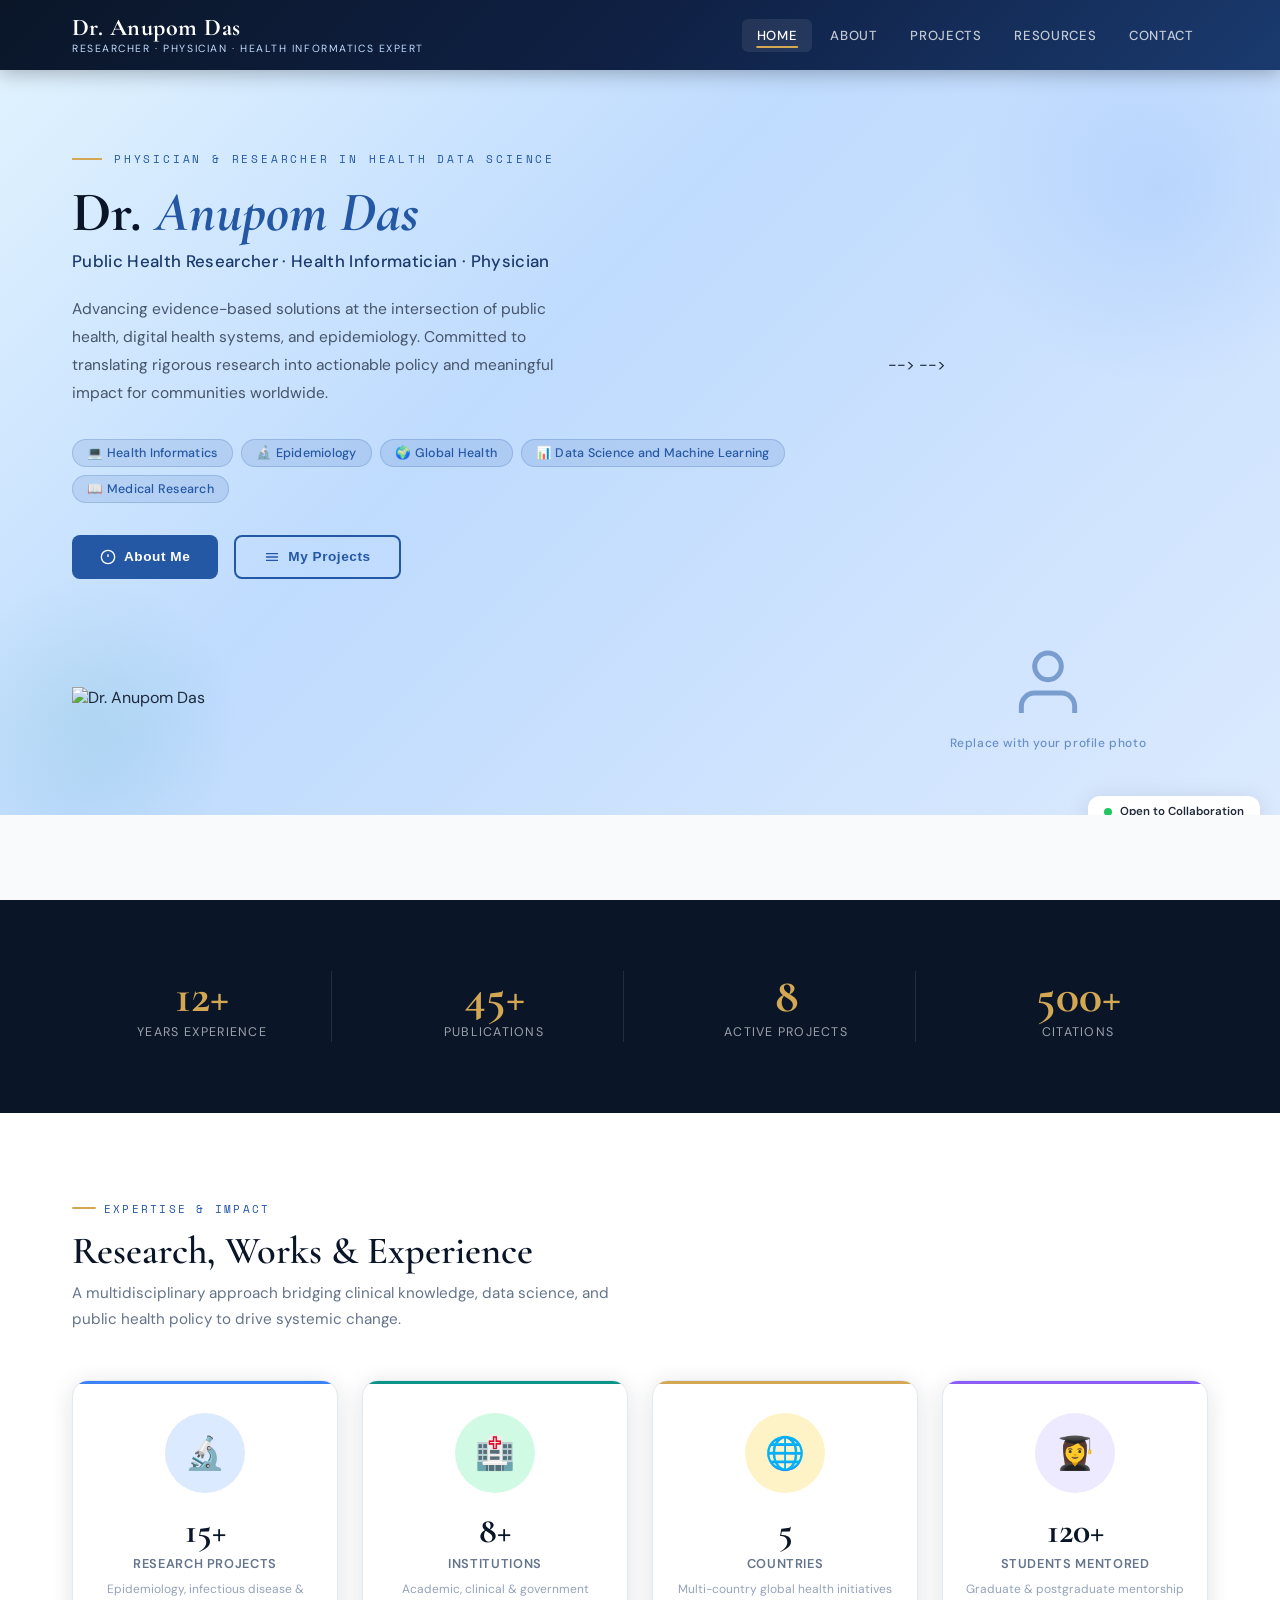
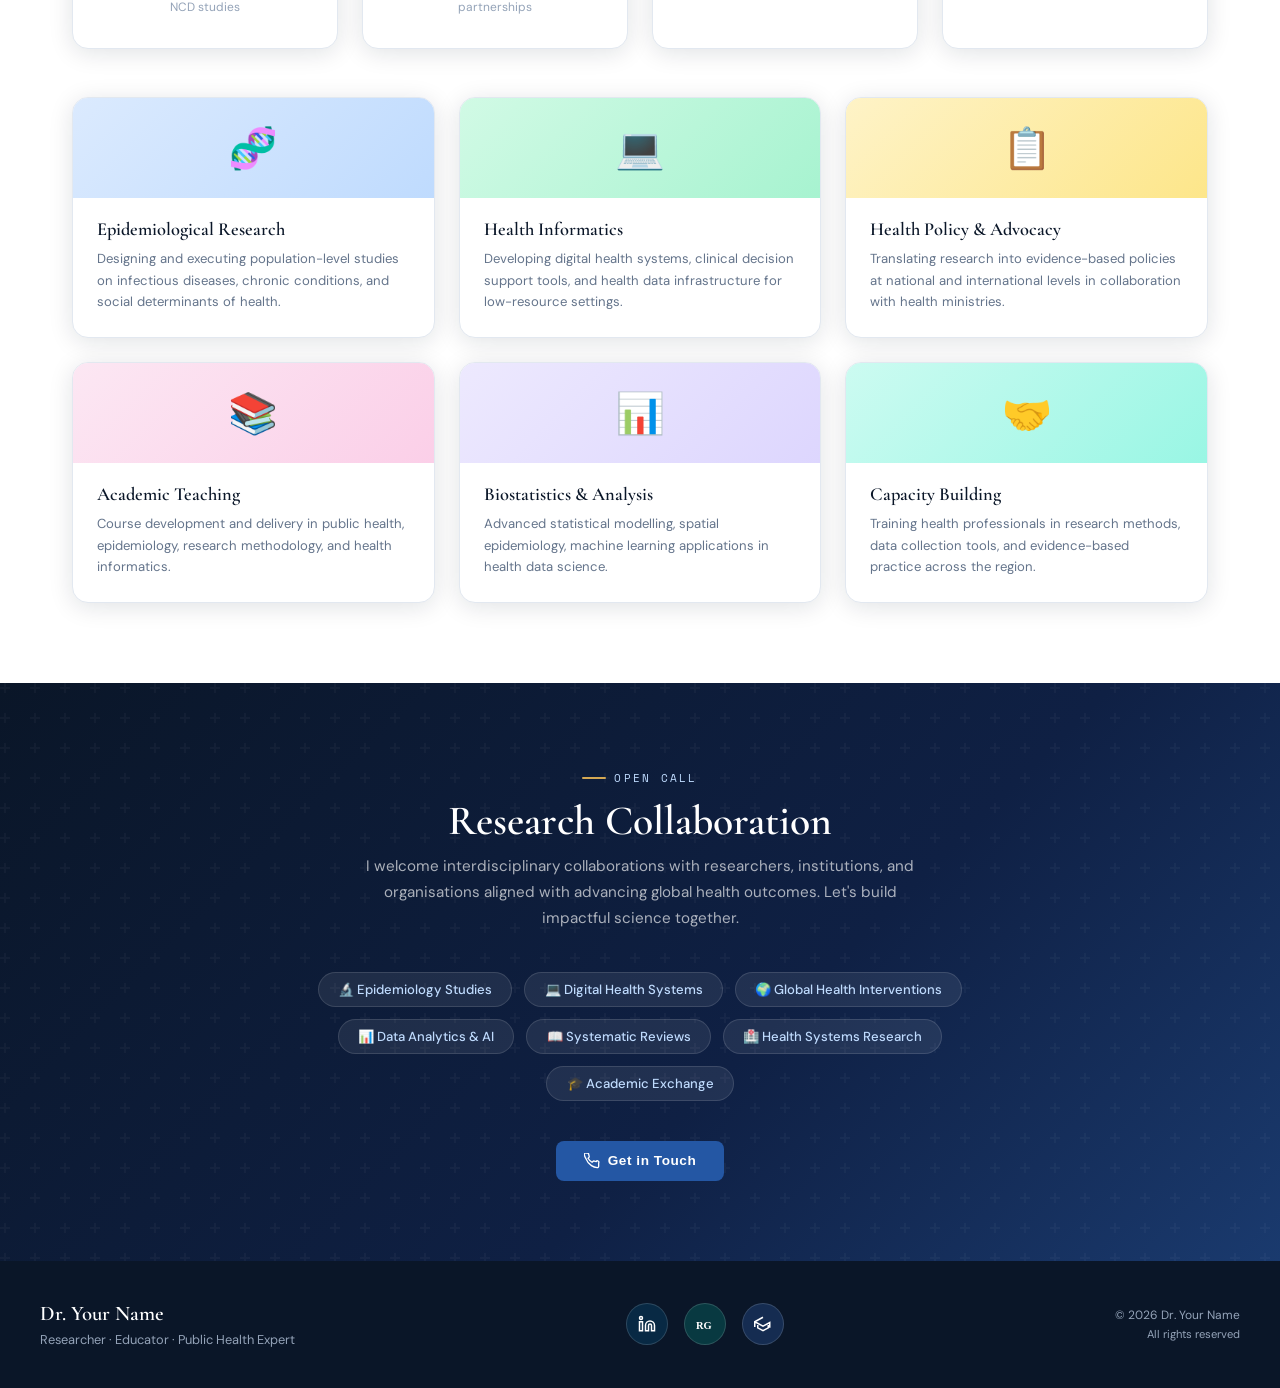
==== commit 976b634b: "Comment out photo wrap and ring divs in index.html Commented out the banner photo wrap and photo rin" ====
--- a/index.html
+++ b/index.html
@@ -69,8 +69,9 @@
       </div>
 
       <!-- Profile Photo -->
-      <div class="banner-photo-wrap">
-        <div class="photo-ring">
+      <! <div class="banner-photo-wrap">  -->
+      <!   <div class="photo-ring"> -->
+        
           <img src="photo.jpg" alt="Dr. Anupom Das">
           <!-- REPLACE the div below with: <img src="your-photo.jpg" alt="Dr. Your Name"> -->
           <div class="photo-placeholder">
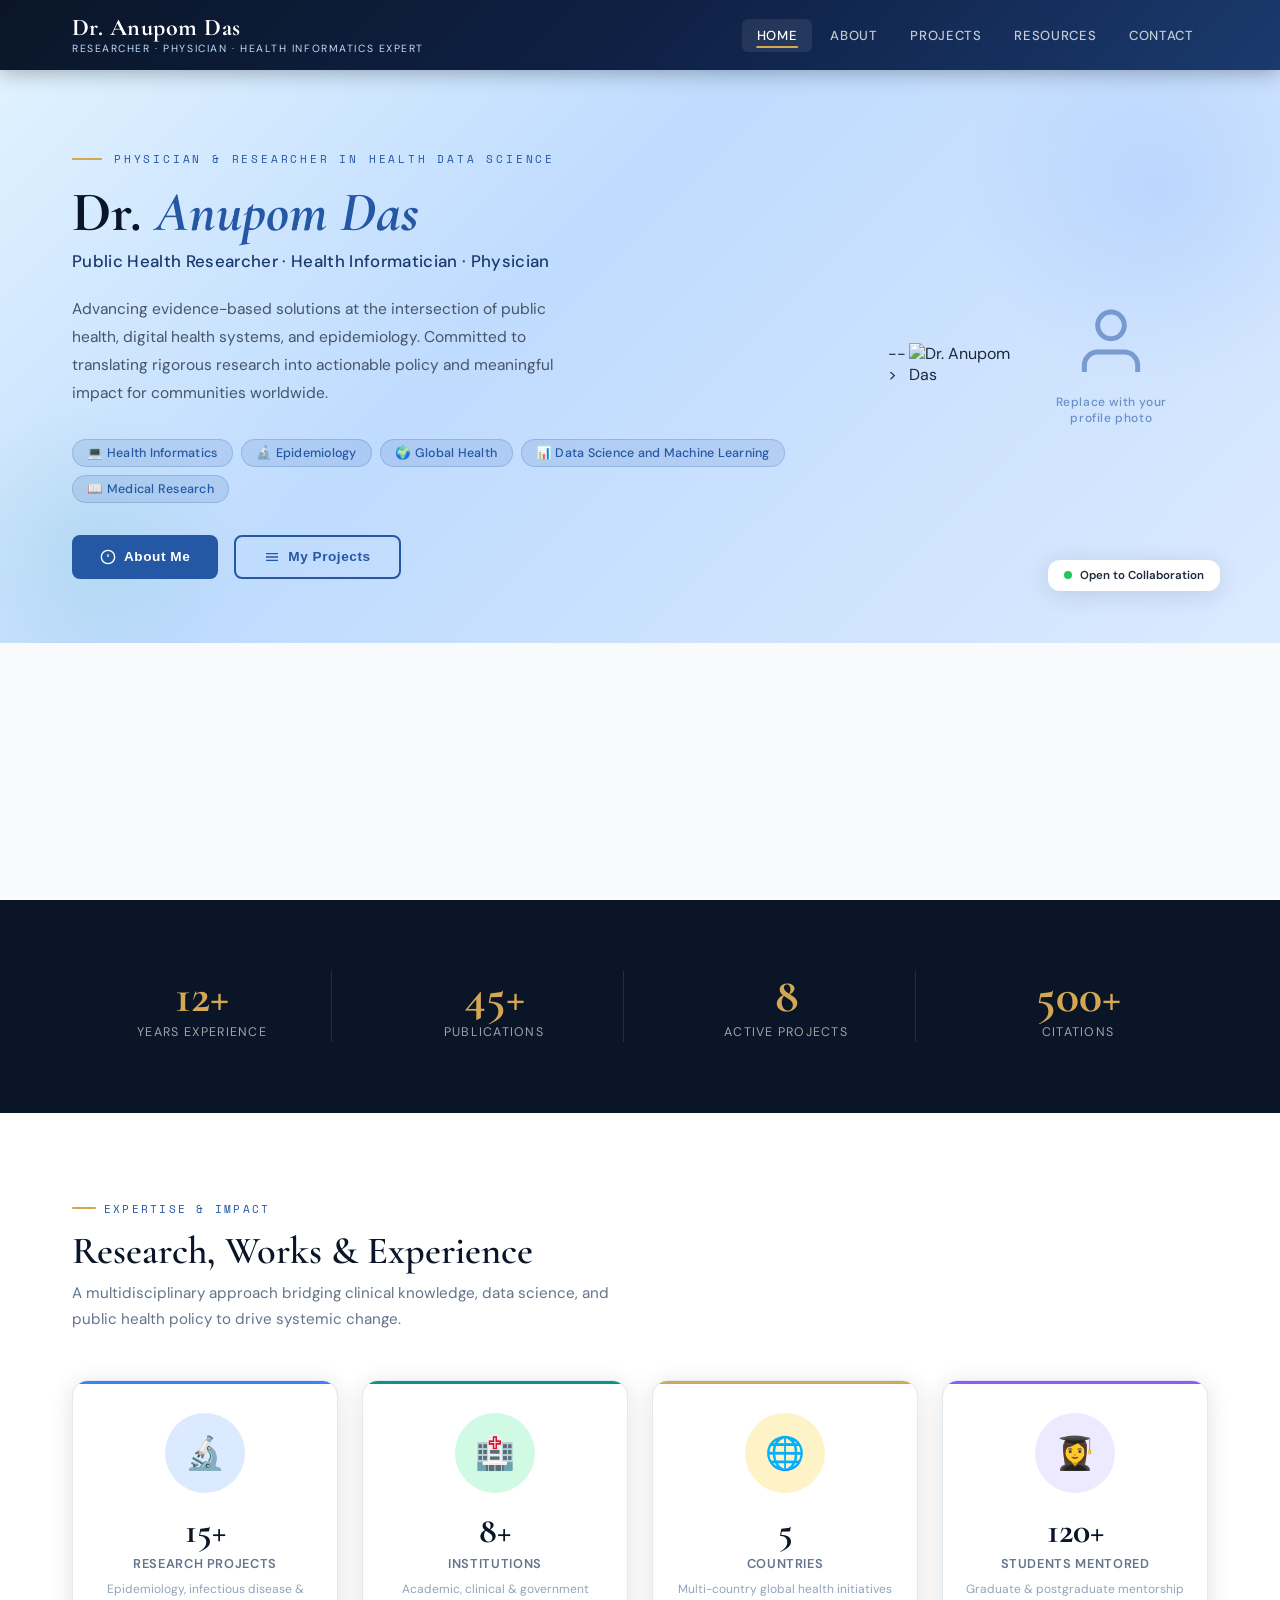
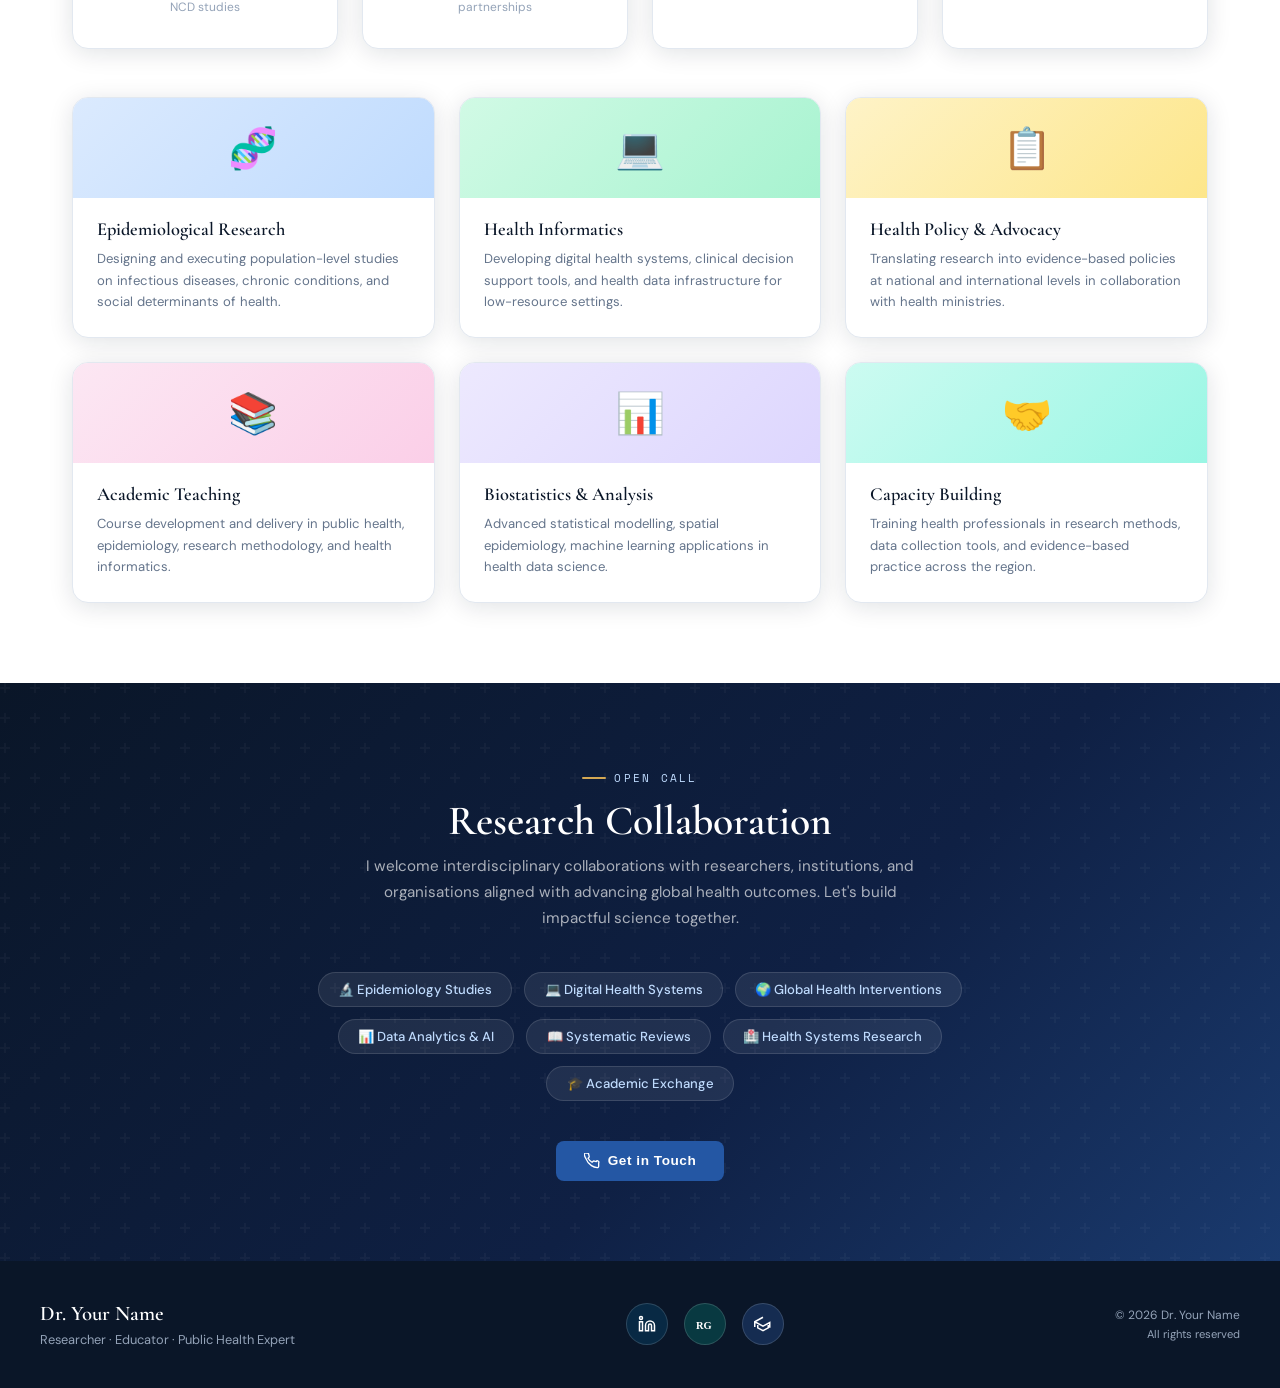
==== commit 0909eb1d: "Fix commented-out div for profile photo section" ====
--- a/index.html
+++ b/index.html
@@ -69,7 +69,7 @@
       </div>
 
       <!-- Profile Photo -->
-      <! <div class="banner-photo-wrap">  -->
+    <div class="banner-photo-wrap">
       <!   <div class="photo-ring"> -->
         
           <img src="photo.jpg" alt="Dr. Anupom Das">
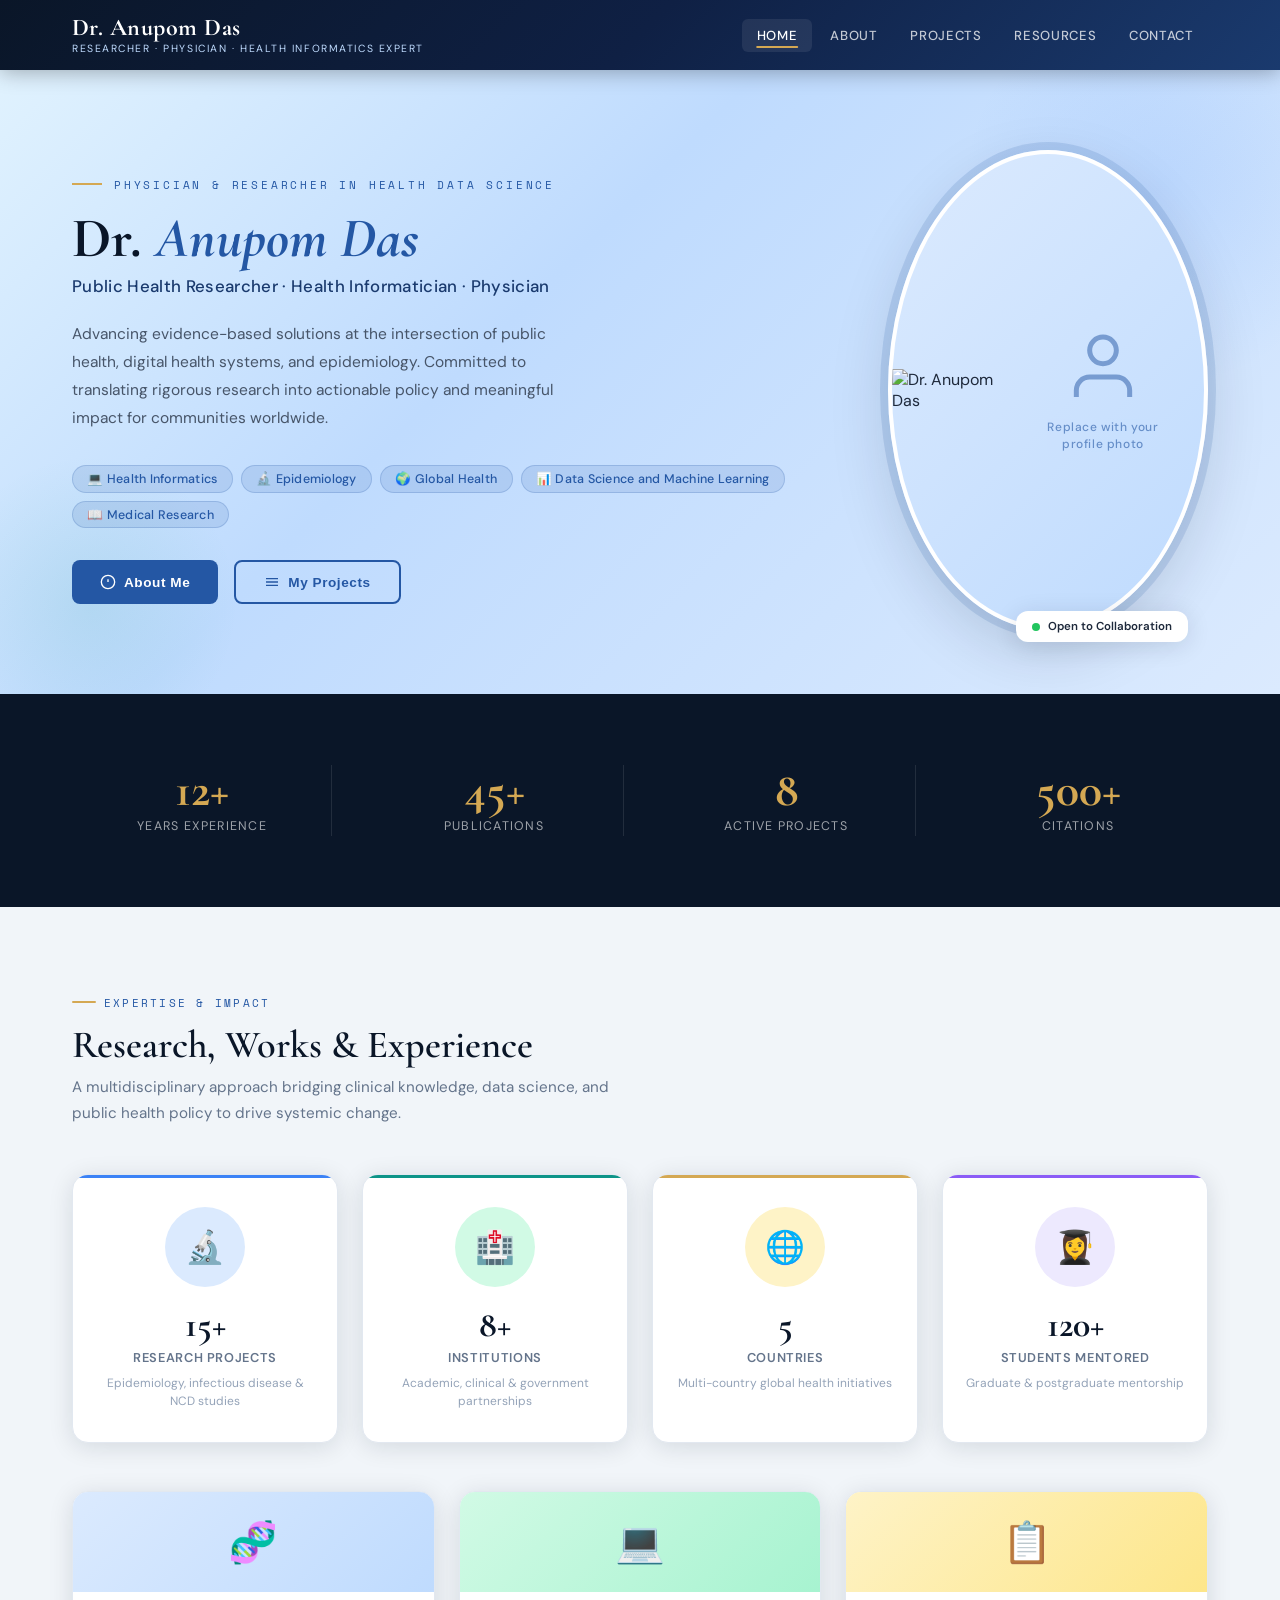
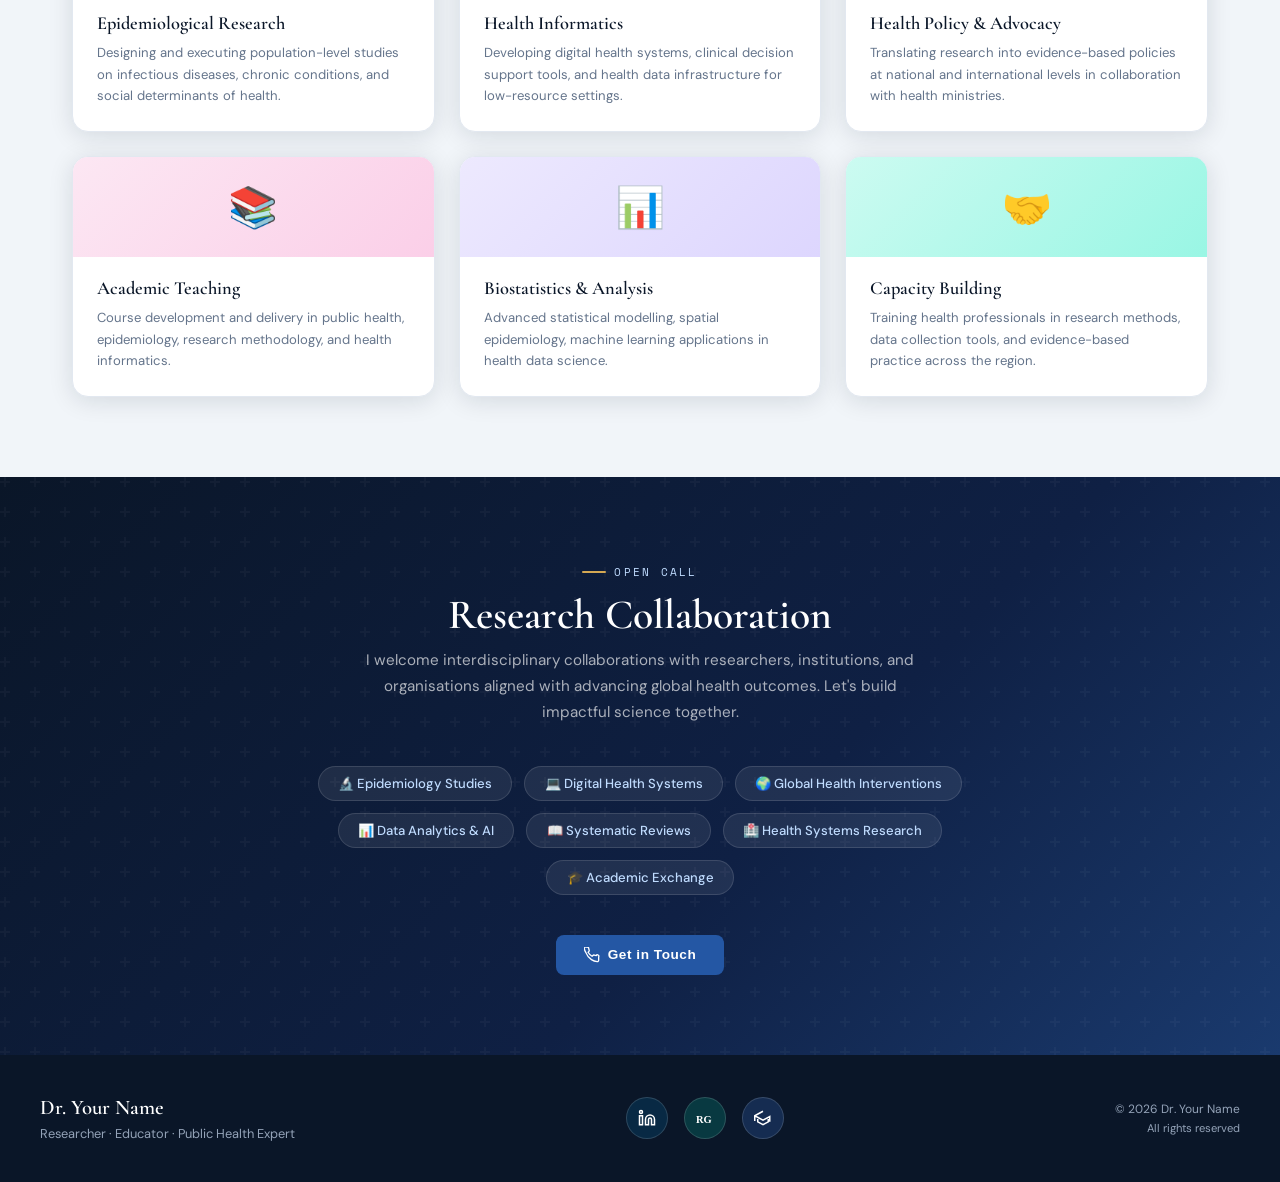
==== commit ab4c791b: "Fix commented out div for profile photo section" ====
--- a/index.html
+++ b/index.html
@@ -70,7 +70,7 @@
 
       <!-- Profile Photo -->
     <div class="banner-photo-wrap">
-      <!   <div class="photo-ring"> -->
+    <div class="photo-ring">
         
           <img src="photo.jpg" alt="Dr. Anupom Das">
           <!-- REPLACE the div below with: <img src="your-photo.jpg" alt="Dr. Your Name"> -->
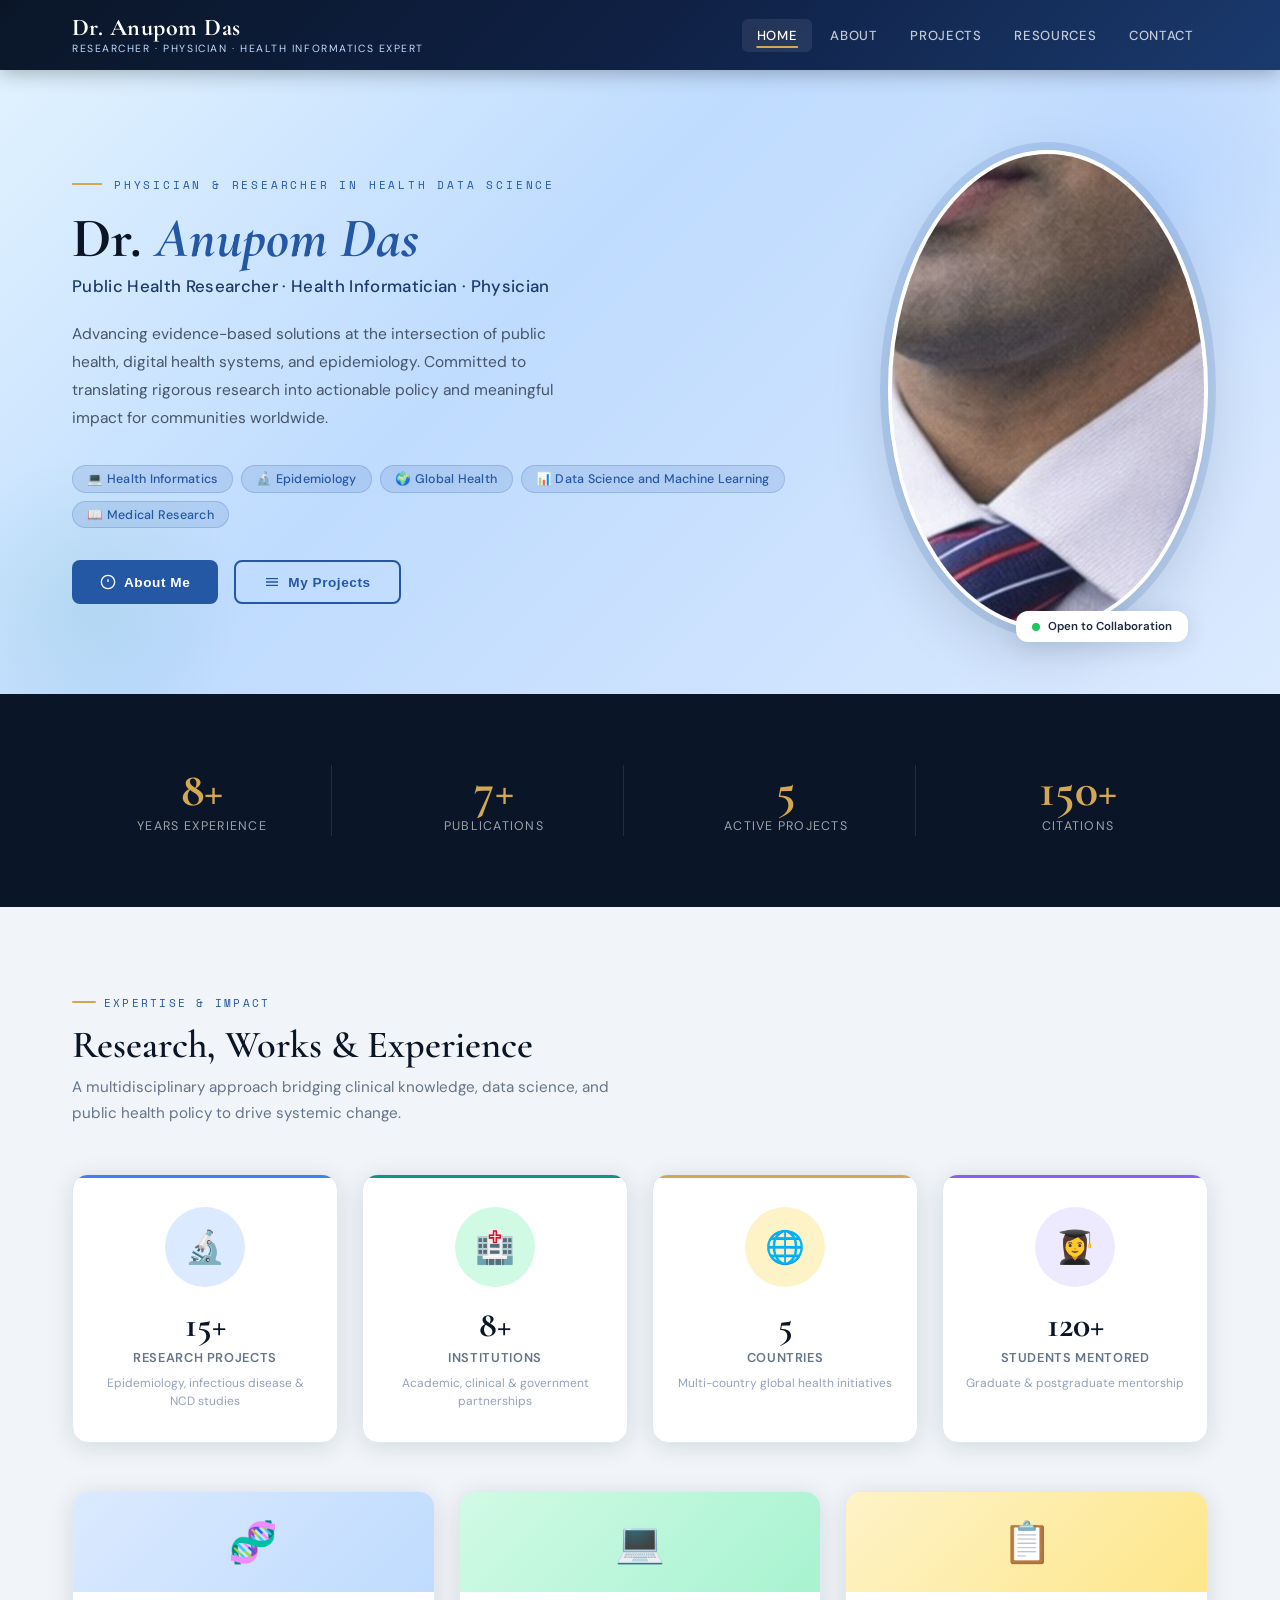
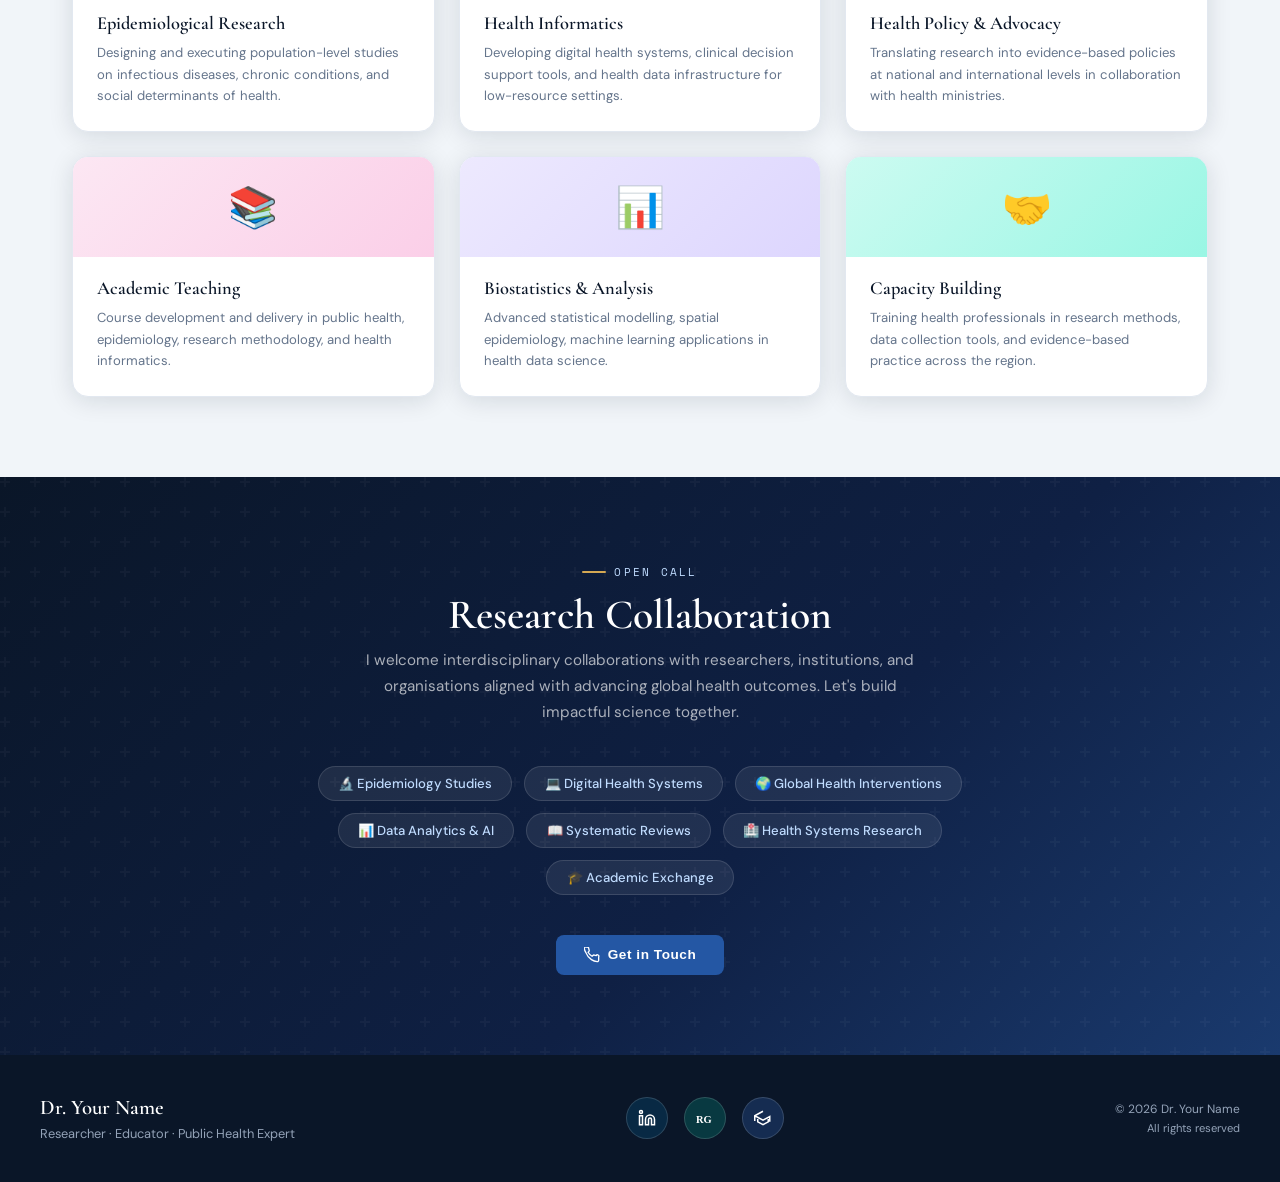
==== commit d65066bc: "Update statistics in index.html" ====
--- a/index.html
+++ b/index.html
@@ -94,19 +94,19 @@
   <section class="stats-section">
     <div class="stats-grid">
       <div class="stat-item">
-        <span class="stat-num">12+</span>
+        <span class="stat-num">8+</span>
         <span class="stat-label">Years Experience</span>
       </div>
       <div class="stat-item">
-        <span class="stat-num">45+</span>
+        <span class="stat-num">7+</span>
         <span class="stat-label">Publications</span>
       </div>
       <div class="stat-item">
-        <span class="stat-num">8</span>
+        <span class="stat-num">5</span>
         <span class="stat-label">Active Projects</span>
       </div>
       <div class="stat-item">
-        <span class="stat-num">500+</span>
+        <span class="stat-num">150+</span>
         <span class="stat-label">Citations</span>
       </div>
     </div>
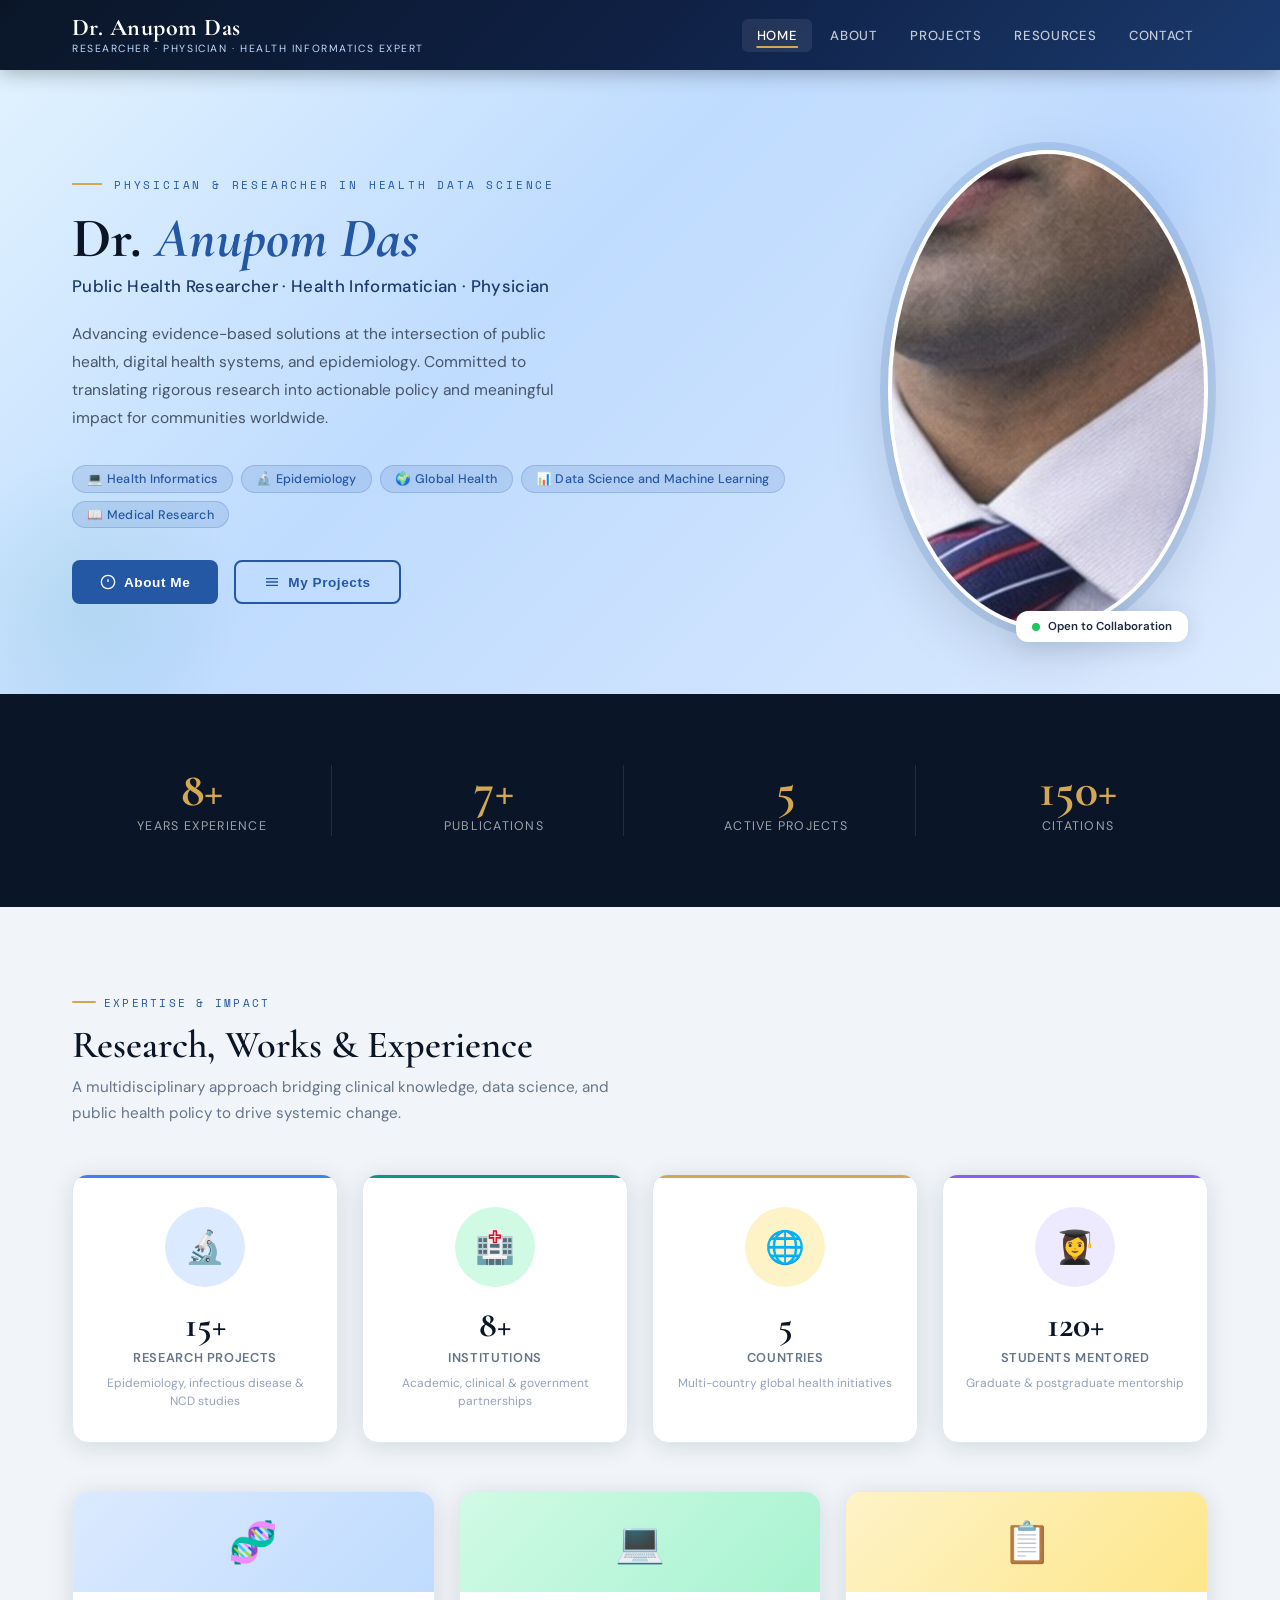
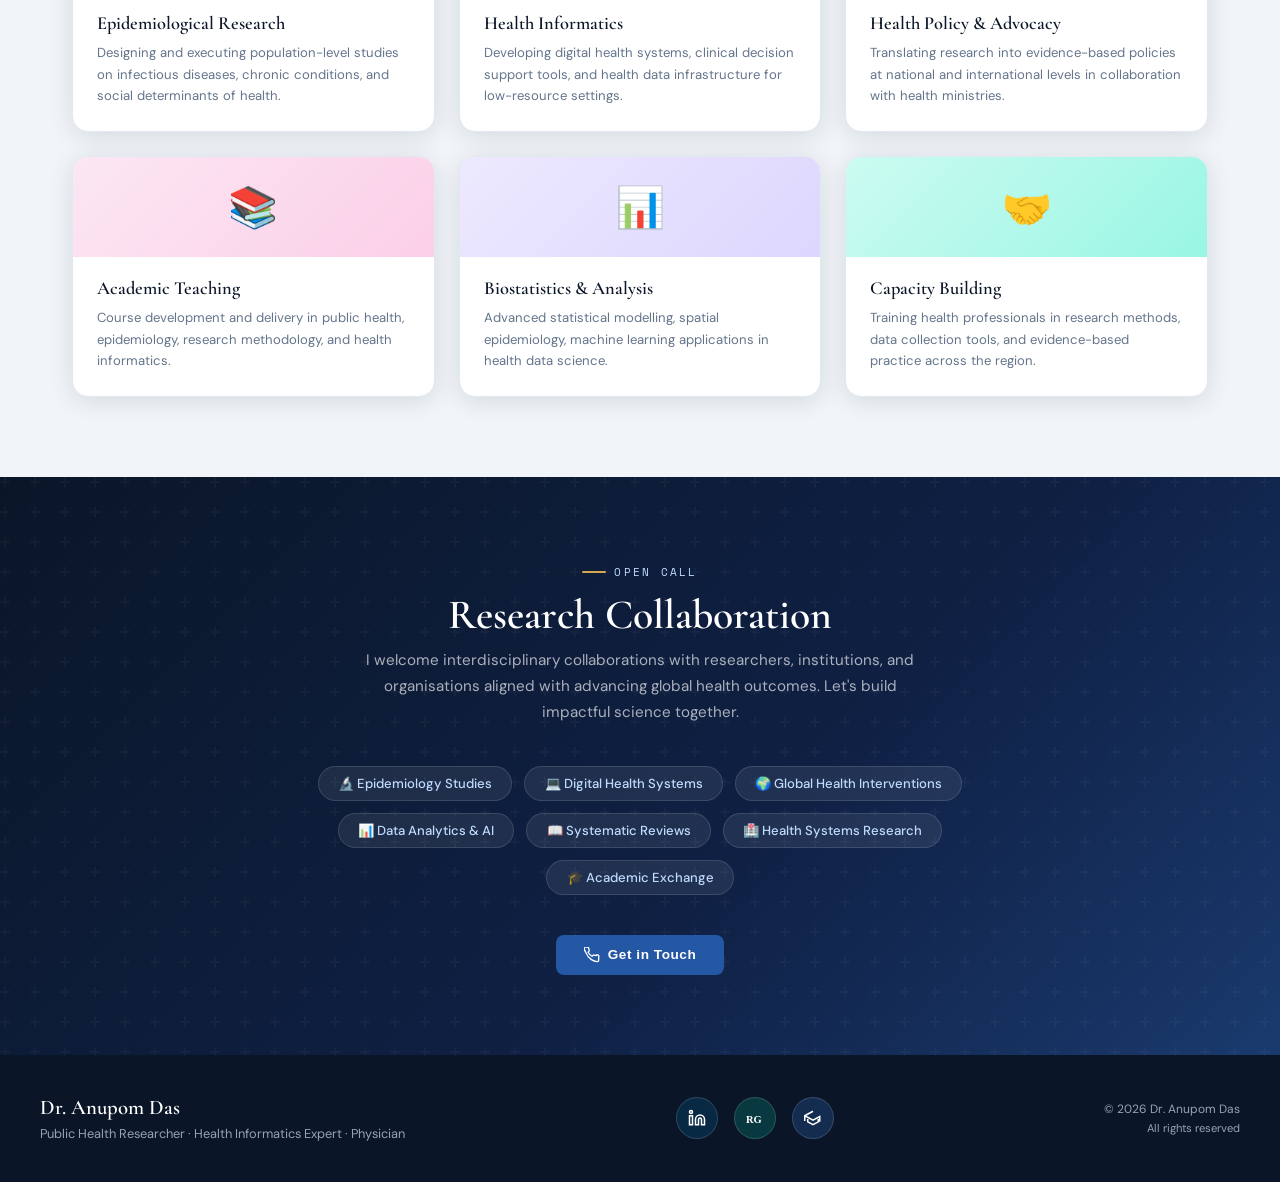
==== commit 21cde15f: "Update footer with new name and links" ====
--- a/index.html
+++ b/index.html
@@ -223,20 +223,20 @@
   <footer>
     <div class="footer-inner">
       <div class="footer-left">
-        <div class="footer-name">Dr. Your Name</div>
-        <p>Researcher · Educator · Public Health Expert</p>
+        <div class="footer-name">Dr. Anupom Das </div>
+        <p> Public Health Researcher · Health Informatics Expert · Physician </p>
       </div>
       <div class="footer-social">
-        <a href="https://linkedin.com" target="_blank" class="social-icon linkedin" title="LinkedIn">
+        <a href="https://www.linkedin.com/in/anupom-das/" target="_blank" class="social-icon linkedin" title="LinkedIn">
           <svg viewBox="0 0 24 24" fill="none" stroke="white" stroke-width="2">
             <path d="M16 8a6 6 0 016 6v7h-4v-7a2 2 0 00-2-2 2 2 0 00-2 2v7h-4v-7a6 6 0 016-6z"/>
             <rect x="2" y="9" width="4" height="12"/><circle cx="4" cy="4" r="2"/>
           </svg>
         </a>
-        <a href="https://researchgate.net" target="_blank" class="social-icon researchgate" title="ResearchGate">
+        <a href="https://www.researchgate.net/profile/Anupom-Das?ev=hdr_xprf" target="_blank" class="social-icon researchgate" title="ResearchGate">
           <svg viewBox="0 0 24 24" fill="white"><text y="18" font-size="14" font-weight="bold" font-family="serif">RG</text></svg>
         </a>
-        <a href="https://scholar.google.com" target="_blank" class="social-icon scholar" title="Google Scholar">
+        <a href="https://scholar-google-com.proxy.kib.ki.se/citations?hl=en&pli=1&user=1zPcBJ0AAAAJ" target="_blank" class="social-icon scholar" title="Google Scholar">
           <svg viewBox="0 0 24 24" fill="none" stroke="white" stroke-width="2">
             <path d="M12 3L1 9l11 6 9-4.91V17M1 9v7"/>
             <path d="M5 13.18v4L12 21l7-3.82v-4"/>
@@ -244,7 +244,7 @@
         </a>
       </div>
       <div class="footer-right">
-        <p>© 2026 Dr. Your Name</p>
+        <p>© 2026 Dr. Anupom Das </p>
         <p style="margin-top:0.25rem;font-size:0.7rem;">All rights reserved</p>
       </div>
     </div>
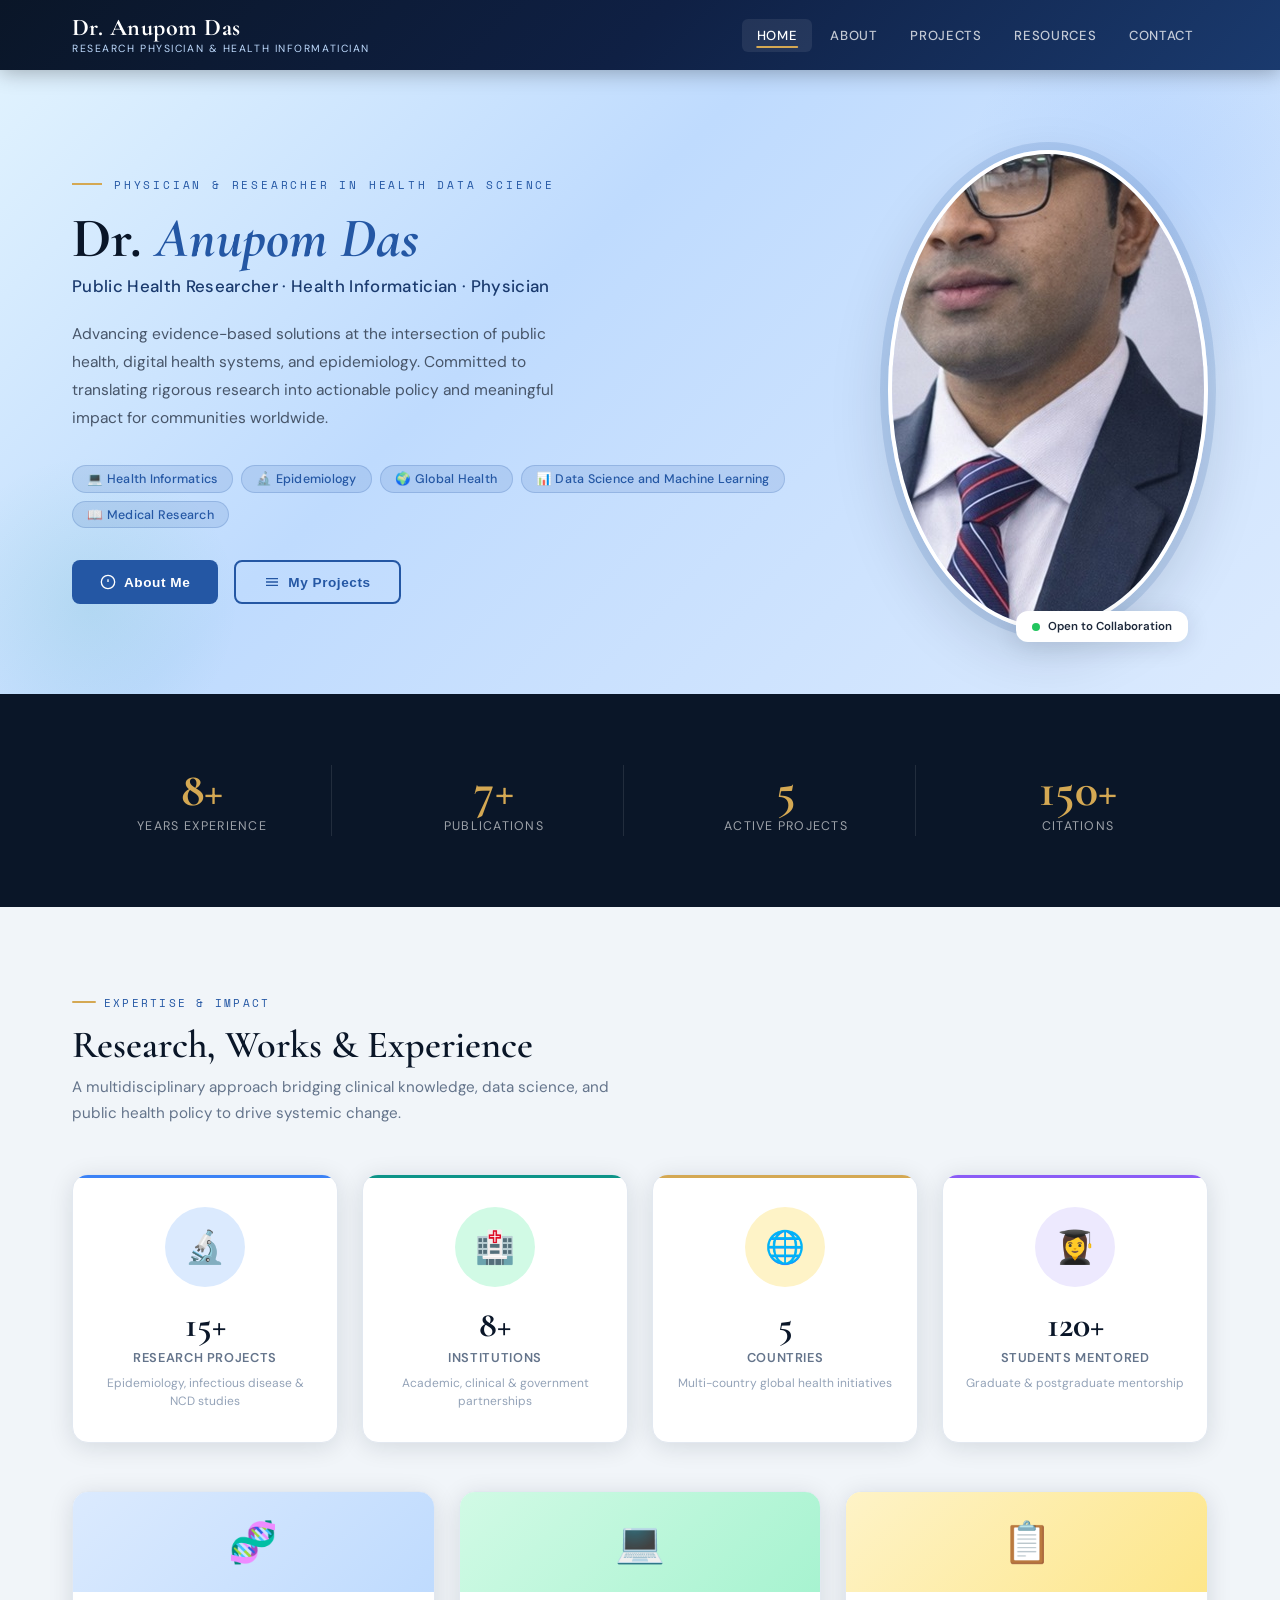
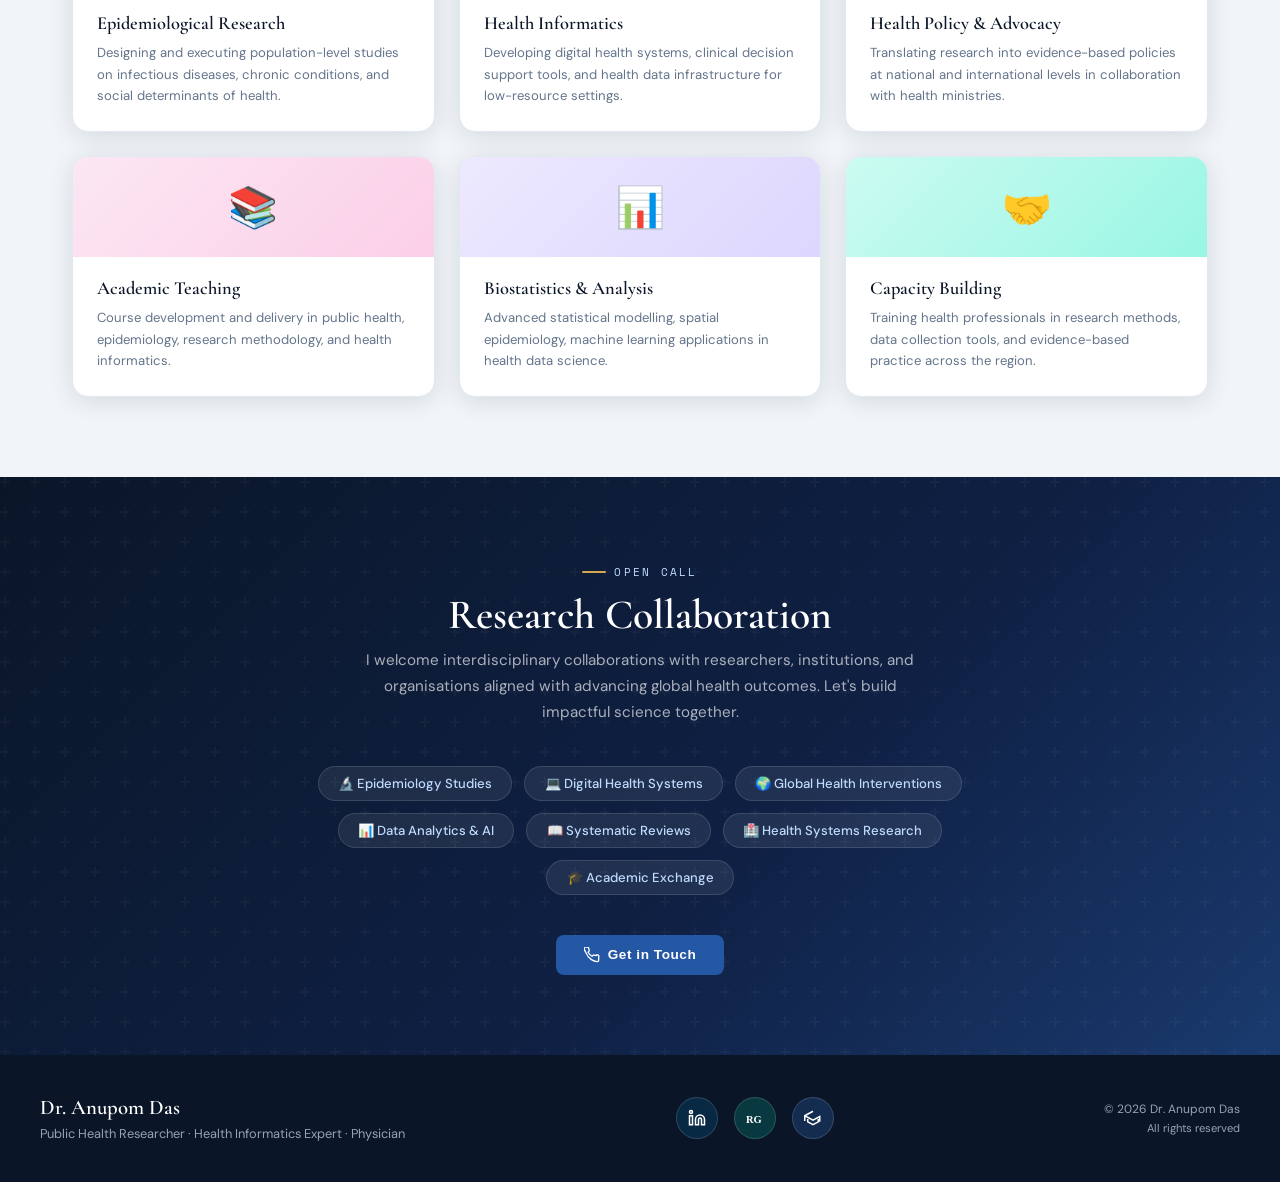
==== commit f7804d31: "Update logo title to 'Research Physician & Health Informatician'" ====
--- a/index.html
+++ b/index.html
@@ -22,7 +22,7 @@
     <div class="header-inner">
       <div class="logo" onclick="showPage('home')">
         <span class="logo-name">Dr. Anupom Das </span>
-        <span class="logo-title"> Researcher · Physician · Health Informatics Expert </span>
+        <span class="logo-title"> Research Physician & Health Informatician </span>
       </div>
       <nav>
         <a href="#" class="active"         onclick="showPage('home');      return false;">Home</a>
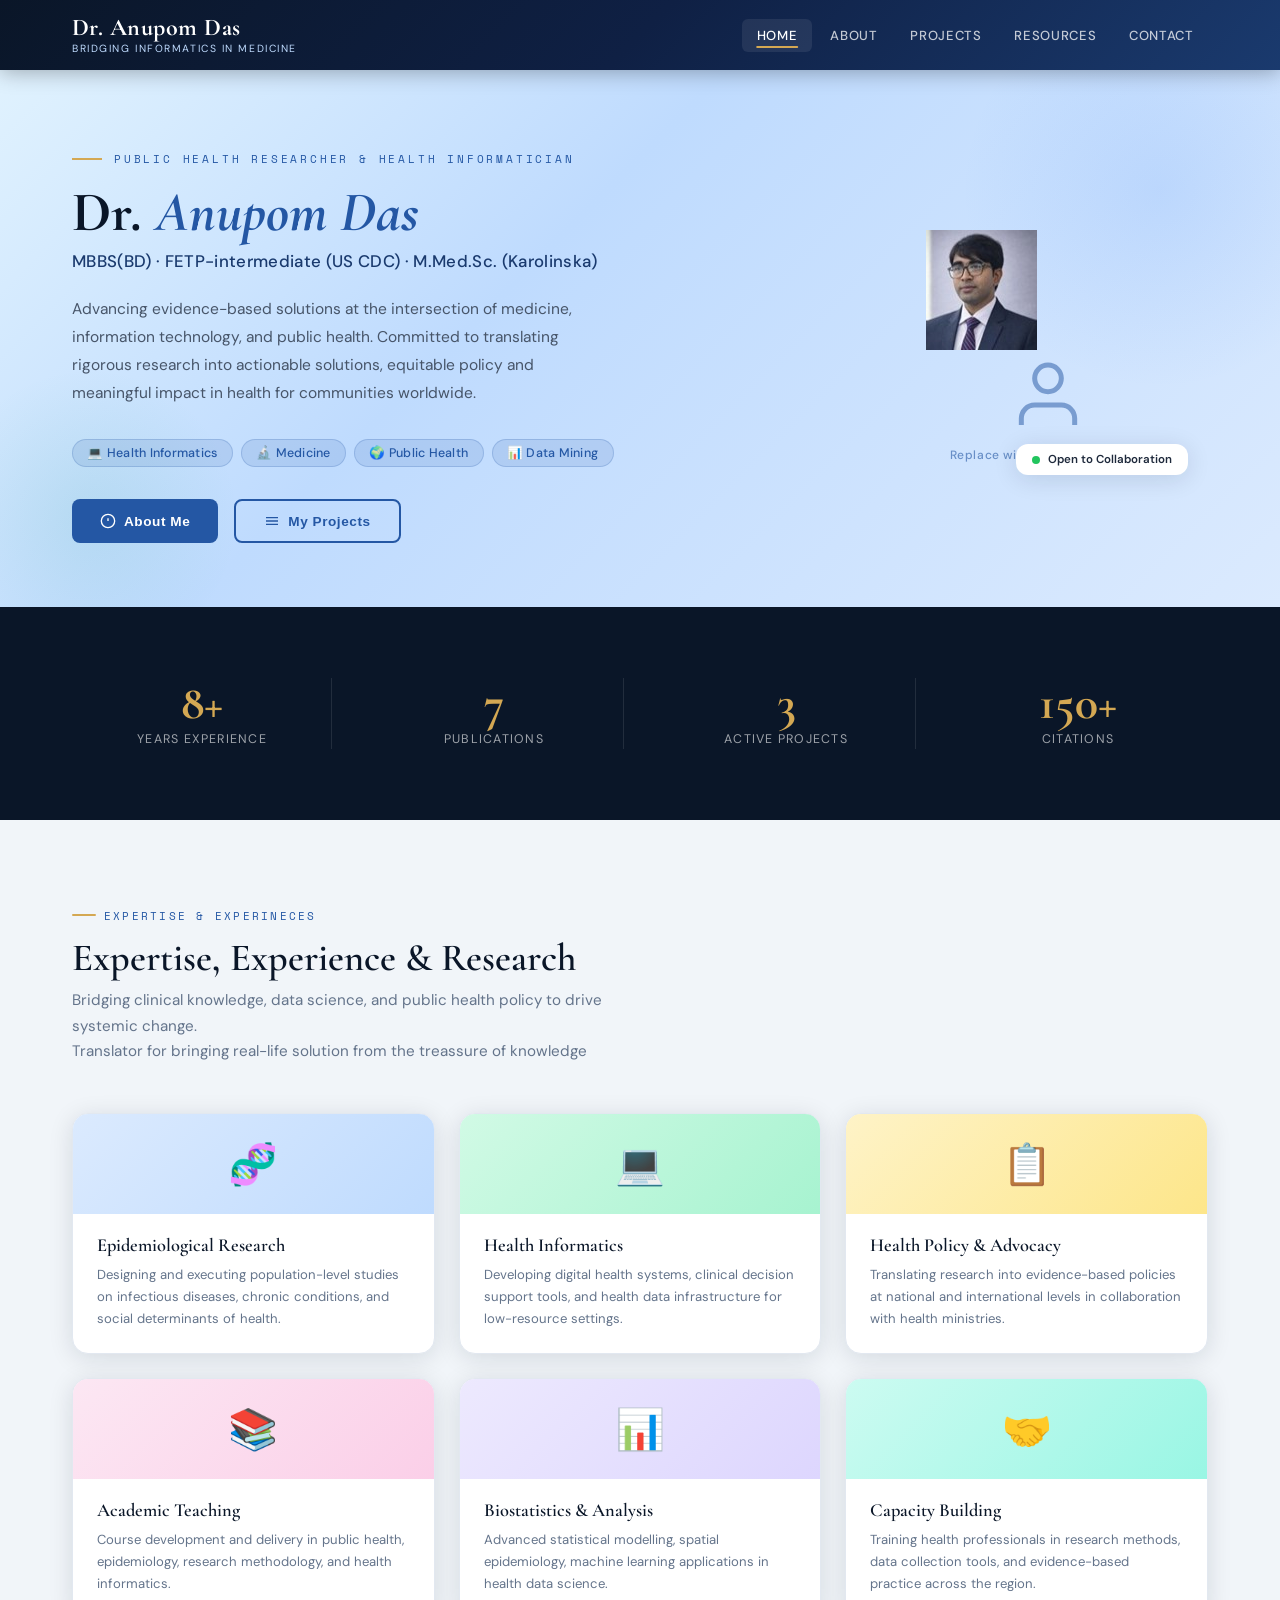
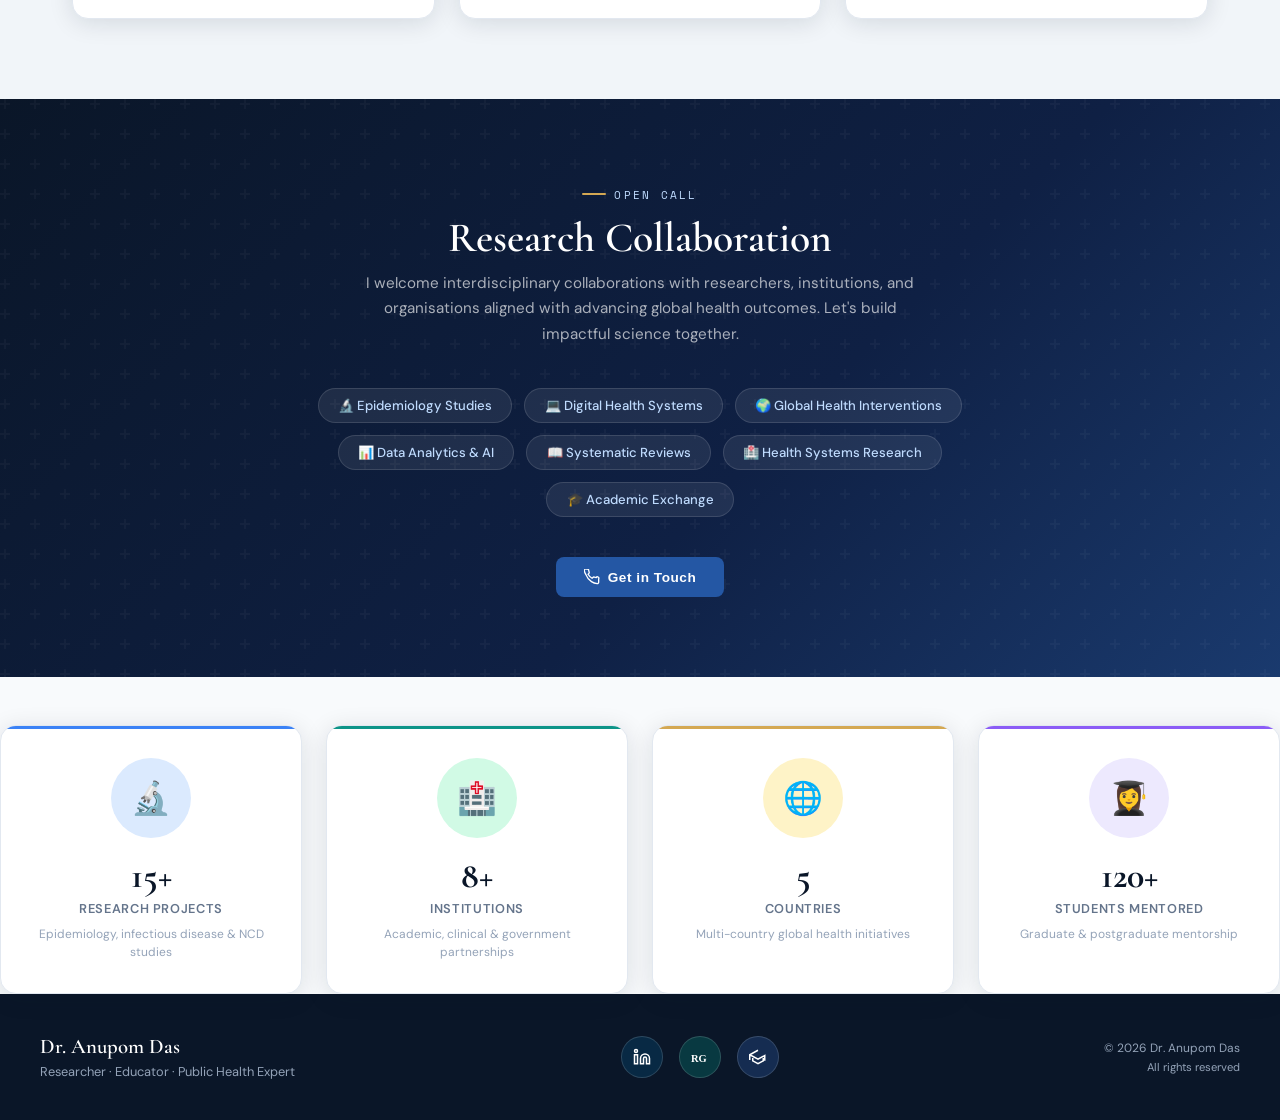
==== commit bf53515d: "Add files via upload" ====
--- a/index.html
+++ b/index.html
@@ -21,8 +21,8 @@
   <header>
     <div class="header-inner">
       <div class="logo" onclick="showPage('home')">
-        <span class="logo-name">Dr. Anupom Das </span>
-        <span class="logo-title"> Research Physician & Health Informatician </span>
+        <span class="logo-name">Dr. Anupom Das</span>
+        <span class="logo-title"> Bridging Informatics in Medicine </span>
       </div>
       <nav>
         <a href="#" class="active"         onclick="showPage('home');      return false;">Home</a>
@@ -38,25 +38,25 @@
   <section class="home-banner">
     <div class="banner-inner">
       <div class="banner-content">
-        <p class="banner-kicker"> Physician &amp; Researcher in Health Data Science </p>
+        <p class="banner-kicker"> Public Health Researcher &amp; Health Informatician </p>
         <h1 class="banner-name">Dr. <span> Anupom Das </span></h1>
-        <p class="banner-role"> Public Health Researcher · Health Informatician · Physician </p>
+        <p class="banner-role"> MBBS(BD) · FETP-intermediate (US CDC) · M.Med.Sc. (Karolinska) </p>
         <p class="banner-desc">
-          Advancing evidence-based solutions at the intersection of public health, digital health systems, and epidemiology.
-          Committed to translating rigorous research into actionable policy and meaningful impact for communities worldwide.
+          Advancing evidence-based solutions at the intersection of medicine, information technology, and public health.
+          Committed to translating rigorous research into actionable solutions, equitable policy and meaningful impact  in health for communities worldwide.
         </p>
         <div class="banner-tags">
           <span class="tag">💻 Health Informatics</span>
-          <span class="tag">🔬 Epidemiology</span>
-          <span class="tag">🌍 Global Health</span>
-          <span class="tag">📊 Data Science and Machine Learning </span>
-          <span class="tag">📖 Medical Research </span>
+          <span class="tag">🔬 Medicine</span>
+          <span class="tag">🌍 Public Health</span>
+          <span class="tag">📊 Data Mining </span>
         </div>
         <div class="banner-ctas">
           <button class="btn-primary" onclick="showPage('about')">
             <svg width="16" height="16" viewBox="0 0 24 24" fill="none" stroke="currentColor" stroke-width="2">
               <circle cx="12" cy="12" r="10"/><path d="M12 8v4m0 4h.01"/>
             </svg>
+
             About Me
           </button>
           <button class="btn-outline" onclick="showPage('projects')">
@@ -69,10 +69,9 @@
       </div>
 
       <!-- Profile Photo -->
-    <div class="banner-photo-wrap">
-    <div class="photo-ring">
-        
-          <img src="photo.jpg" alt="Dr. Anupom Das">
+      <div class="banner-photo-wrap">
+        <div class=" ">
+         <img src="photo.jpg" alt="Dr. Anupom Das">
           <!-- REPLACE the div below with: <img src="your-photo.jpg" alt="Dr. Your Name"> -->
           <div class="photo-placeholder">
             <svg width="80" height="80" viewBox="0 0 24 24" fill="none" stroke="#2457a4" stroke-width="1.5">
@@ -98,11 +97,11 @@
         <span class="stat-label">Years Experience</span>
       </div>
       <div class="stat-item">
-        <span class="stat-num">7+</span>
+        <span class="stat-num">7 </span>
         <span class="stat-label">Publications</span>
       </div>
       <div class="stat-item">
-        <span class="stat-num">5</span>
+        <span class="stat-num">3 </span>
         <span class="stat-label">Active Projects</span>
       </div>
       <div class="stat-item">
@@ -115,38 +114,12 @@
   <!-- ── WORKS & EXPERTISE ── -->
   <section class="section bg-white">
     <div class="container">
-      <p class="section-label">Expertise &amp; Impact</p>
-      <h2 class="section-title">Research, Works &amp; Experience</h2>
-      <p class="section-sub">A multidisciplinary approach bridging clinical knowledge, data science, and public health policy to drive systemic change.</p>
-
-      <!-- Infographics -->
-      <div class="infographic-row">
-        <div class="infographic-item">
-          <div class="infographic-circle">🔬</div>
-          <div class="infographic-num">15+</div>
-          <div class="infographic-label">Research Projects</div>
-          <div class="infographic-desc">Epidemiology, infectious disease &amp; NCD studies</div>
-        </div>
-        <div class="infographic-item">
-          <div class="infographic-circle">🏥</div>
-          <div class="infographic-num">8+</div>
-          <div class="infographic-label">Institutions</div>
-          <div class="infographic-desc">Academic, clinical &amp; government partnerships</div>
-        </div>
-        <div class="infographic-item">
-          <div class="infographic-circle">🌐</div>
-          <div class="infographic-num">5</div>
-          <div class="infographic-label">Countries</div>
-          <div class="infographic-desc">Multi-country global health initiatives</div>
-        </div>
-        <div class="infographic-item">
-          <div class="infographic-circle">👩‍🎓</div>
-          <div class="infographic-num">120+</div>
-          <div class="infographic-label">Students Mentored</div>
-          <div class="infographic-desc">Graduate &amp; postgraduate mentorship</div>
-        </div>
-      </div>
-
+      <p class="section-label"> Expertise &amp; Experineces </p>
+      <h2 class="section-title"> Expertise, Experience &amp; Research </h2>
+      <p class="section-sub"> Bridging clinical knowledge, data science, and public health policy to drive systemic change.</p>
+      <p class="section-sub"> Translator for bringing real-life solution from the treassure of knowledge</p>
+
+      
       <!-- Work Cards -->
       <div class="works-grid" style="margin-top:3rem;">
         <div class="work-card">
@@ -156,6 +129,7 @@
             <p class="work-card-text">Designing and executing population-level studies on infectious diseases, chronic conditions, and social determinants of health.</p>
           </div>
         </div>
+
         <div class="work-card">
           <div class="work-card-icon">💻</div>
           <div class="work-card-body">
@@ -163,6 +137,7 @@
             <p class="work-card-text">Developing digital health systems, clinical decision support tools, and health data infrastructure for low-resource settings.</p>
           </div>
         </div>
+
         <div class="work-card">
           <div class="work-card-icon">📋</div>
           <div class="work-card-body">
@@ -219,24 +194,52 @@
     </div>
   </section>
 
+  <!-- Infographics -->
+      <div class="infographic-row">
+        <div class="infographic-item">
+          <div class="infographic-circle">🔬</div>
+          <div class="infographic-num">15+</div>
+          <div class="infographic-label">Research Projects</div>
+          <div class="infographic-desc">Epidemiology, infectious disease &amp; NCD studies</div>
+        </div>
+        <div class="infographic-item">
+          <div class="infographic-circle">🏥</div>
+          <div class="infographic-num">8+</div>
+          <div class="infographic-label">Institutions</div>
+          <div class="infographic-desc">Academic, clinical &amp; government partnerships</div>
+        </div>
+        <div class="infographic-item">
+          <div class="infographic-circle">🌐</div>
+          <div class="infographic-num">5</div>
+          <div class="infographic-label">Countries</div>
+          <div class="infographic-desc">Multi-country global health initiatives</div>
+        </div>
+        <div class="infographic-item">
+          <div class="infographic-circle">👩‍🎓</div>
+          <div class="infographic-num">120+</div>
+          <div class="infographic-label">Students Mentored</div>
+          <div class="infographic-desc">Graduate &amp; postgraduate mentorship</div>
+        </div>
+      </div>
+
   <!-- FOOTER -->
   <footer>
     <div class="footer-inner">
       <div class="footer-left">
-        <div class="footer-name">Dr. Anupom Das </div>
-        <p> Public Health Researcher · Health Informatics Expert · Physician </p>
+        <div class="footer-name">Dr. Anupom Das</div>
+        <p>Researcher · Educator · Public Health Expert</p>
       </div>
       <div class="footer-social">
-        <a href="https://www.linkedin.com/in/anupom-das/" target="_blank" class="social-icon linkedin" title="LinkedIn">
+        <a href="https://linkedin.com" target="_blank" class="social-icon linkedin" title="LinkedIn">
           <svg viewBox="0 0 24 24" fill="none" stroke="white" stroke-width="2">
             <path d="M16 8a6 6 0 016 6v7h-4v-7a2 2 0 00-2-2 2 2 0 00-2 2v7h-4v-7a6 6 0 016-6z"/>
             <rect x="2" y="9" width="4" height="12"/><circle cx="4" cy="4" r="2"/>
           </svg>
         </a>
-        <a href="https://www.researchgate.net/profile/Anupom-Das?ev=hdr_xprf" target="_blank" class="social-icon researchgate" title="ResearchGate">
+        <a href="https://researchgate.net" target="_blank" class="social-icon researchgate" title="ResearchGate">
           <svg viewBox="0 0 24 24" fill="white"><text y="18" font-size="14" font-weight="bold" font-family="serif">RG</text></svg>
         </a>
-        <a href="https://scholar-google-com.proxy.kib.ki.se/citations?hl=en&pli=1&user=1zPcBJ0AAAAJ" target="_blank" class="social-icon scholar" title="Google Scholar">
+        <a href="https://scholar.google.com" target="_blank" class="social-icon scholar" title="Google Scholar">
           <svg viewBox="0 0 24 24" fill="none" stroke="white" stroke-width="2">
             <path d="M12 3L1 9l11 6 9-4.91V17M1 9v7"/>
             <path d="M5 13.18v4L12 21l7-3.82v-4"/>
@@ -244,7 +247,7 @@
         </a>
       </div>
       <div class="footer-right">
-        <p>© 2026 Dr. Anupom Das </p>
+        <p>© 2026 Dr. Anupom Das</p>
         <p style="margin-top:0.25rem;font-size:0.7rem;">All rights reserved</p>
       </div>
     </div>
@@ -260,8 +263,8 @@
   <header>
     <div class="header-inner">
       <div class="logo" onclick="showPage('home')">
-        <span class="logo-name">Dr. Your Name</span>
-        <span class="logo-title">Researcher · Academic · Public Health Expert</span>
+        <span class="logo-name"> Dr. Anupom Das</span>
+        <span class="logo-title"> Researcher enthusiast in Public Health </span>
       </div>
       <nav>
         <a href="#"                        onclick="showPage('home');      return false;">Home</a>
@@ -303,12 +306,12 @@
               <div style="font-size:0.7rem;color:var(--text-light);text-transform:uppercase;letter-spacing:0.05em;">Medical Degree</div>
             </div>
             <div style="text-align:center;padding:0.75rem 1.25rem;background:var(--pale);border-radius:10px;">
-              <div style="font-family:'Cormorant Garamond',serif;font-size:1.8rem;font-weight:700;color:var(--navy);">MPH</div>
-              <div style="font-size:0.7rem;color:var(--text-light);text-transform:uppercase;letter-spacing:0.05em;">Public Health</div>
+              <div style="font-family:'Cormorant Garamond',serif;font-size:1.8rem;font-weight:700;color:var(--navy);">FETP-intermediate</div>
+              <div style="font-size:0.7rem;color:var(--text-light);text-transform:uppercase;letter-spacing:0.05em;">Fellowship Training in Field Epidemiology</div>
             </div>
             <div style="text-align:center;padding:0.75rem 1.25rem;background:var(--pale);border-radius:10px;">
-              <div style="font-family:'Cormorant Garamond',serif;font-size:1.8rem;font-weight:700;color:var(--navy);">PhD</div>
-              <div style="font-size:0.7rem;color:var(--text-light);text-transform:uppercase;letter-spacing:0.05em;">Epidemiology</div>
+              <div style="font-family:'Cormorant Garamond',serif;font-size:1.8rem;font-weight:700;color:var(--navy);">M.Med.Sc </div>
+              <div style="font-size:0.7rem;color:var(--text-light);text-transform:uppercase;letter-spacing:0.05em;">Health Informatics- Karolinska Institutet </div>
             </div>
           </div>
         </div>
@@ -324,27 +327,39 @@
       <p class="section-sub">A progression of roles spanning academia, research institutions, and public health organisations.</p>
       <div class="timeline" style="margin-top:3rem;">
         <div class="timeline-item">
-          <p class="timeline-date">2021 — Present</p>
-          <h3 class="timeline-title">Associate Professor &amp; Principal Investigator</h3>
-          <p class="timeline-org">Department of Epidemiology &amp; Public Health, University Name</p>
+          <p class="timeline-date">2022 — 2025</p>
+          <h3 class="timeline-title">Medical Officer &amp; Field Epidemiologist </h3>
+          <p class="timeline-org"> Ministry of the Health and Family Welfare, Government of Bangladesh </p>
           <p class="timeline-desc">Leading a research group focused on digital epidemiology and health systems strengthening. Overseeing 5 PhD students and managing 3 active research grants.</p>
         </div>
         <div class="timeline-item">
-          <p class="timeline-date">2018 — 2021</p>
-          <h3 class="timeline-title">Research Fellow</h3>
-          <p class="timeline-org">Global Health Institute, Institution Name</p>
+          <p class="timeline-date">2021 — 2022</p>
+          <h3 class="timeline-title">Medical Office (Management Information System) </h3>
+          <p class="timeline-org"> Ministry of the Health and Family Welfare, Government of Bangladesh </p>
           <p class="timeline-desc">Led cross-national research projects on infectious disease surveillance and health system resilience. Published 14 peer-reviewed papers. Developed a community-based health monitoring platform across 3 countries.</p>
         </div>
         <div class="timeline-item">
-          <p class="timeline-date">2015 — 2018</p>
-          <h3 class="timeline-title">Medical Officer &amp; Health Informatician</h3>
-          <p class="timeline-org">Ministry of Health, Government Agency</p>
+          <p class="timeline-date"> 2020 — 2021 </p>
+          <h3 class="timeline-title">Medical Officer (COVID-19) </h3>
+          <p class="timeline-org"> Ministry of the Health and Family Welfare, Government of Bangladesh </p>
           <p class="timeline-desc">Spearheaded implementation of the national electronic health records system serving 200+ health facilities. Contributed to national disease surveillance protocols.</p>
         </div>
         <div class="timeline-item">
-          <p class="timeline-date">2012 — 2015</p>
-          <h3 class="timeline-title">Medical Officer</h3>
-          <p class="timeline-org">Regional Hospital, Healthcare Organisation</p>
+          <p class="timeline-date">2018 — 2020</p>
+          <h3 class="timeline-title"> Research Medical Officer (NCD Surveillance) </h3>
+          <p class="timeline-org"> James P Grant School of Public Health, BRAC University </p>
+          <p class="timeline-desc">Provided clinical care in internal medicine and preventive health. Initiated data quality improvement initiatives and participated in public health outbreak responses.</p>
+        </div>
+        <div class="timeline-item">
+          <p class="timeline-date">2018 — 2019</p>
+          <h3 class="timeline-title"> Research Associate (Iron-fortified Lentil Clinical Trial) </h3>
+          <p class="timeline-org"> BRAC Research </p>
+          <p class="timeline-desc">Provided clinical care in internal medicine and preventive health. Initiated data quality improvement initiatives and participated in public health outbreak responses.</p>
+        </div>
+        <div class="timeline-item">
+          <p class="timeline-date">2017 — 2018</p>
+          <h3 class="timeline-title"> Research Physician (JiVitA Micronutrient Supplementation Project) </h3>
+          <p class="timeline-org"> JiVitA Project, Johns Hopkins University </p>
           <p class="timeline-desc">Provided clinical care in internal medicine and preventive health. Initiated data quality improvement initiatives and participated in public health outbreak responses.</p>
         </div>
       </div>
@@ -358,28 +373,22 @@
       <h2 class="section-title">Education</h2>
       <div class="edu-grid">
         <div class="edu-card">
-          <div class="edu-degree">PhD in Epidemiology</div>
-          <div class="edu-institution">University Name, Country</div>
-          <div class="edu-year">2015 – 2019</div>
+          <div class="edu-degree"> M.Med.Sc in Health Informatics</div>
+          <div class="edu-institution"> Karolinska Instutet, Sweden & Stockholm Universitiet, Sweden </div>
+          <div class="edu-year">2025 – 2027</div>
           <p style="font-size:0.8rem;color:var(--text-light);margin-top:0.5rem;line-height:1.6;">Thesis: "Digital Surveillance Systems and Outbreak Response Capacity in Low-Income Settings"</p>
         </div>
         <div class="edu-card">
-          <div class="edu-degree">Master of Public Health (MPH)</div>
-          <div class="edu-institution">School of Public Health, University</div>
-          <div class="edu-year">2013 – 2015</div>
+          <div class="edu-degree"> Field Epidemiology Training Program (FETP)- Intermediate </div>
+          <div class="edu-institution"> Institute of Epidemiology, Disese Control and Research (IEDCR), Bangladesh </div>
+          <div class="edu-year">2022 – 2023</div>
           <p style="font-size:0.8rem;color:var(--text-light);margin-top:0.5rem;line-height:1.6;">Specialisation in Health Informatics and Epidemiology. Graduated with Distinction.</p>
         </div>
         <div class="edu-card">
-          <div class="edu-degree">MBBS (Bachelor of Medicine, Bachelor of Surgery)</div>
-          <div class="edu-institution">Medical College, University</div>
-          <div class="edu-year">2006 – 2012</div>
+          <div class="edu-degree"> MBBS (Bachelor of Medicine, Bachelor of Surgery)</div>
+          <div class="edu-institution"> Rangpur Medical College, University of Rajshahi, Bangladesh </div>
+          <div class="edu-year">2010 – 2015</div>
           <p style="font-size:0.8rem;color:var(--text-light);margin-top:0.5rem;line-height:1.6;">Clinical medicine with rotations in internal medicine, surgery, paediatrics, and community health.</p>
-        </div>
-        <div class="edu-card" style="border-color:var(--teal);">
-          <div class="edu-degree">Postdoctoral Fellowship</div>
-          <div class="edu-institution">Global Health Research Institute</div>
-          <div class="edu-year">2019 – 2021</div>
-          <p style="font-size:0.8rem;color:var(--text-light);margin-top:0.5rem;line-height:1.6;">Research focus on AI applications in disease surveillance and predictive health analytics.</p>
         </div>
       </div>
     </div>
@@ -409,7 +418,7 @@
     <div class="container">
       <p class="section-label">Scholarly Output</p>
       <h2 class="section-title">Selected Publications</h2>
-      <p class="section-sub">A curated selection from 45+ peer-reviewed publications in international journals.</p>
+      <p class="section-sub">A curated selection from 7+ peer-reviewed publications in international journals.</p>
       <div class="pub-list">
         <div class="pub-item">
           <div class="pub-num">01</div>
@@ -458,7 +467,7 @@
   <footer>
     <div class="footer-inner">
       <div class="footer-left">
-        <div class="footer-name">Dr. Your Name</div>
+        <div class="footer-name">Dr. Anupom Das </div>
         <p>Researcher · Educator · Public Health Expert</p>
       </div>
       <div class="footer-social">
@@ -472,7 +481,7 @@
           <svg viewBox="0 0 24 24" fill="none" stroke="white" stroke-width="2"><path d="M12 3L1 9l11 6 9-4.91V17M1 9v7"/><path d="M5 13.18v4L12 21l7-3.82v-4"/></svg>
         </a>
       </div>
-      <div class="footer-right"><p>© 2026 Dr. Your Name</p></div>
+      <div class="footer-right"><p>© 2026 Dr. Anupom Das </p></div>
     </div>
   </footer>
 </div>
@@ -486,8 +495,8 @@
   <header>
     <div class="header-inner">
       <div class="logo" onclick="showPage('home')">
-        <span class="logo-name">Dr. Your Name</span>
-        <span class="logo-title">Researcher · Academic · Public Health Expert</span>
+        <span class="logo-name">Dr. Anupom Das </span>
+        <span class="logo-title"> Bridging technical solution in healthcare, medicine and reserach </span>
       </div>
       <nav>
         <a href="#"                        onclick="showPage('home');      return false;">Home</a>
@@ -603,7 +612,7 @@
   <footer>
     <div class="footer-inner">
       <div class="footer-left">
-        <div class="footer-name">Dr. Your Name</div>
+        <div class="footer-name">Dr. Anupom Das </div>
         <p>Researcher · Educator · Public Health Expert</p>
       </div>
       <div class="footer-social">
@@ -617,7 +626,7 @@
           <svg viewBox="0 0 24 24" fill="none" stroke="white" stroke-width="2"><path d="M12 3L1 9l11 6 9-4.91V17M1 9v7"/><path d="M5 13.18v4L12 21l7-3.82v-4"/></svg>
         </a>
       </div>
-      <div class="footer-right"><p>© 2026 Dr. Your Name</p></div>
+      <div class="footer-right"><p>© 2026 Dr. Anupom Das </p></div>
     </div>
   </footer>
 </div>
@@ -631,8 +640,8 @@
   <header>
     <div class="header-inner">
       <div class="logo" onclick="showPage('home')">
-        <span class="logo-name">Dr. Your Name</span>
-        <span class="logo-title">Researcher · Academic · Public Health Expert</span>
+        <span class="logo-name">Dr. Anupom Das </span>
+        <span class="logo-title"> Diversity- Unity- Universality </span>
       </div>
       <nav>
         <a href="#"                        onclick="showPage('home');      return false;">Home</a>
@@ -663,12 +672,9 @@
         </div>
       </div>
       <div class="resources-grid">
-        <a href="#" class="resource-item"><h4>WHO Global Health Observatory Data Repository</h4><p>Comprehensive global health statistics and data visualisations for 194 member states.</p><span class="resource-type type-link">🔗 Web Tool</span></a>
-        <a href="#" class="resource-item"><h4>Global Burden of Disease Study</h4><p>Annual systematic analysis measuring mortality, morbidity, and risk factors worldwide.</p><span class="resource-type type-link">🔗 Database</span></a>
-        <a href="#" class="resource-item"><h4>Epidemiology: An Introduction – Kenneth Rothman</h4><p>Foundational epidemiology textbook covering study design, bias and confounding.</p><span class="resource-type type-book">📚 Textbook</span></a>
-        <a href="#" class="resource-item"><h4>CDC MMWR Weekly Reports</h4><p>Morbidity and Mortality Weekly Report for current public health data and surveillance.</p><span class="resource-type type-link">🔗 Journal</span></a>
-        <a href="#" class="resource-item"><h4>Health Systems Strengthening Toolkit</h4><p>WHO practical tools for health systems assessment and improvement planning.</p><span class="resource-type type-pdf">📄 PDF Guide</span></a>
-        <a href="#" class="resource-item"><h4>Introduction to Public Health Practice</h4><p>Open-access course materials covering core public health competencies and methods.</p><span class="resource-type type-video">▶ Course</span></a>
+        <a href="#" class="resource-item"><h4> Public Health Resource-1 </h4><p> Research Methods in Public Health (Updated Later).</p><span class="resource-type type-link">🔗 Resource-1 Link </span></a>
+        <a href="#" class="resource-item"><h4> Public Health Resource-2 </h4><p> You will find Project 2 resources here .</p><span class="resource-type type-link">🔗 Resource-2 Link </span></a>
+        <a href="#" class="resource-item"><h4> Public Health Resource-2 –  Project </h4><p> Project 3 Resources.</p><span class="resource-type type-book">📚 Resources-2 Link </span></a>
       </div>
     </div>
   </div>
@@ -684,9 +690,9 @@
         </div>
       </div>
       <div class="resources-grid">
-        <a href="#" class="resource-item"><h4>FHIR Implementation Guide</h4><p>HL7 Fast Healthcare Interoperability Resources specification and implementation guides.</p><span class="resource-type type-link">🔗 Standard</span></a>
-        <a href="#" class="resource-item"><h4>Biomedical Informatics – Shortliffe &amp; Cimino</h4><p>Comprehensive reference covering all aspects of biomedical and health informatics.</p><span class="resource-type type-book">📚 Textbook</span></a>
-        <a href="#" class="resource-item"><h4>OpenMRS Developer Guide</h4><p>Documentation for the open-source medical records platform used in 40+ countries.</p><span class="resource-type type-link">🔗 Documentation</span></a>
+        <a href="#" class="resource-item"><h4> CDS Tools </h4><p> My CDS Tools here.</p><span class="resource-type type-link">🔗 DM CDS </span></a>
+        <a href="#" class="resource-item"><h4> EHR  – Project &amp; Product </h4><p> EHR Related works.</p><span class="resource-type type-book">📚 EHR Project</a>
+        <a href="#" class="resource-item"><h4> Portfolio Site </h4><p> My developed Portfolios .</p><span class="resource-type type-link">🔗 Documentation</span></a>
         <a href="#" class="resource-item"><h4>Machine Learning for Healthcare</h4><p>MIT OpenCourseWare materials on clinical prediction models and healthcare AI.</p><span class="resource-type type-video">▶ Course</span></a>
         <a href="#" class="resource-item"><h4>Digital Health Implementation Playbook</h4><p>WHO guidance for national digital health strategies and implementation frameworks.</p><span class="resource-type type-pdf">📄 PDF</span></a>
         <a href="#" class="resource-item"><h4>Journal of the American Medical Informatics Association</h4><p>Leading peer-reviewed journal publishing health informatics research and methods.</p><span class="resource-type type-link">🔗 Journal</span></a>
@@ -760,7 +766,7 @@
   <footer>
     <div class="footer-inner">
       <div class="footer-left">
-        <div class="footer-name">Dr. Your Name</div>
+        <div class="footer-name">Dr. Anupom Das </div>
         <p>Researcher · Educator · Public Health Expert</p>
       </div>
       <div class="footer-social">
@@ -774,7 +780,7 @@
           <svg viewBox="0 0 24 24" fill="none" stroke="white" stroke-width="2"><path d="M12 3L1 9l11 6 9-4.91V17M1 9v7"/><path d="M5 13.18v4L12 21l7-3.82v-4"/></svg>
         </a>
       </div>
-      <div class="footer-right"><p>© 2026 Dr. Your Name</p></div>
+      <div class="footer-right"><p>© 2026 Dr. Anupom Das </p></div>
     </div>
   </footer>
 </div>
@@ -788,8 +794,8 @@
   <header>
     <div class="header-inner">
       <div class="logo" onclick="showPage('home')">
-        <span class="logo-name">Dr. Your Name</span>
-        <span class="logo-title">Researcher · Academic · Public Health Expert</span>
+        <span class="logo-name">Dr. Anupom Das </span>
+        <span class="logo-title"> Commited to bring change for positivity </span>
       </div>
       <nav>
         <a href="#"                        onclick="showPage('home');      return false;">Home</a>
@@ -827,7 +833,7 @@
               </div>
               <div class="contact-item-info">
                 <label>Email</label>
-                <span>yourname@university.edu</span>
+                <span>anupom.das@stud.ki.se</span>
               </div>
             </div>
             <div class="contact-item">
@@ -838,7 +844,7 @@
               </div>
               <div class="contact-item-info">
                 <label>Phone</label>
-                <span>+1 (000) 000-0000</span>
+                <span>+46 767417088 (SE), +8801745937644 (BD) </span>
               </div>
             </div>
             <div class="contact-item">
@@ -850,7 +856,7 @@
               </div>
               <div class="contact-item-info">
                 <label>Office</label>
-                <span>Department of Public Health, Room 302<br>University Name, City, Country</span>
+                <span>Department of Health Informatics, Widerstomoska Huset <br> Karolinska Institutet, Stockholm, Sweden</span>
               </div>
             </div>
             <div class="contact-item">
@@ -863,20 +869,21 @@
               </div>
               <div class="contact-item-info">
                 <label>Office Hours</label>
-                <span>Tuesday &amp; Thursday, 2:00 – 4:00 PM</span>
+                <span>Monday – Friday, 9:00 AM – 4:00 PM</span>
+                <span> Prior contact is appreciated. </span>
               </div>
             </div>
           </div>
           <div class="contact-socials-row">
-            <a href="https://linkedin.com" target="_blank" class="contact-social">
+            <a href="https://www.linkedin.com/in/anupom-das/" target="_blank" class="contact-social">
               <svg width="20" height="20" viewBox="0 0 24 24" fill="none" stroke="white" stroke-width="2"><path d="M16 8a6 6 0 016 6v7h-4v-7a2 2 0 00-2-2 2 2 0 00-2 2v7h-4v-7a6 6 0 016-6z"/><rect x="2" y="9" width="4" height="12"/><circle cx="4" cy="4" r="2"/></svg>
               LinkedIn
             </a>
-            <a href="https://researchgate.net" target="_blank" class="contact-social">
+            <a href="https://www.researchgate.net/profile/Anupom-Das?ev=hdr_xprf" target="_blank" class="contact-social">
               <svg width="20" height="20" viewBox="0 0 24 24" fill="white"><text y="17" font-size="13" font-weight="bold" font-family="serif">RG</text></svg>
               ResearchGate
             </a>
-            <a href="https://scholar.google.com" target="_blank" class="contact-social">
+            <a href="https://www.researchgate.net/profile/Anupom-Das?ev=hdr_xprf" target="_blank" class="contact-social">
               <svg width="20" height="20" viewBox="0 0 24 24" fill="none" stroke="white" stroke-width="2"><path d="M12 3L1 9l11 6 9-4.91V17M1 9v7"/><path d="M5 13.18v4L12 21l7-3.82v-4"/></svg>
               Scholar
             </a>
@@ -945,7 +952,7 @@
   <footer>
     <div class="footer-inner">
       <div class="footer-left">
-        <div class="footer-name">Dr. Your Name</div>
+        <div class="footer-name">Dr. Anupom Das </div>
         <p>Researcher · Educator · Public Health Expert</p>
       </div>
       <div class="footer-social">
@@ -959,7 +966,7 @@
           <svg viewBox="0 0 24 24" fill="none" stroke="white" stroke-width="2"><path d="M12 3L1 9l11 6 9-4.91V17M1 9v7"/><path d="M5 13.18v4L12 21l7-3.82v-4"/></svg>
         </a>
       </div>
-      <div class="footer-right"><p>© 2026 Dr. Your Name</p></div>
+      <div class="footer-right"><p>© 2026 Dr. Anupom Das </p></div>
     </div>
   </footer>
 </div>
